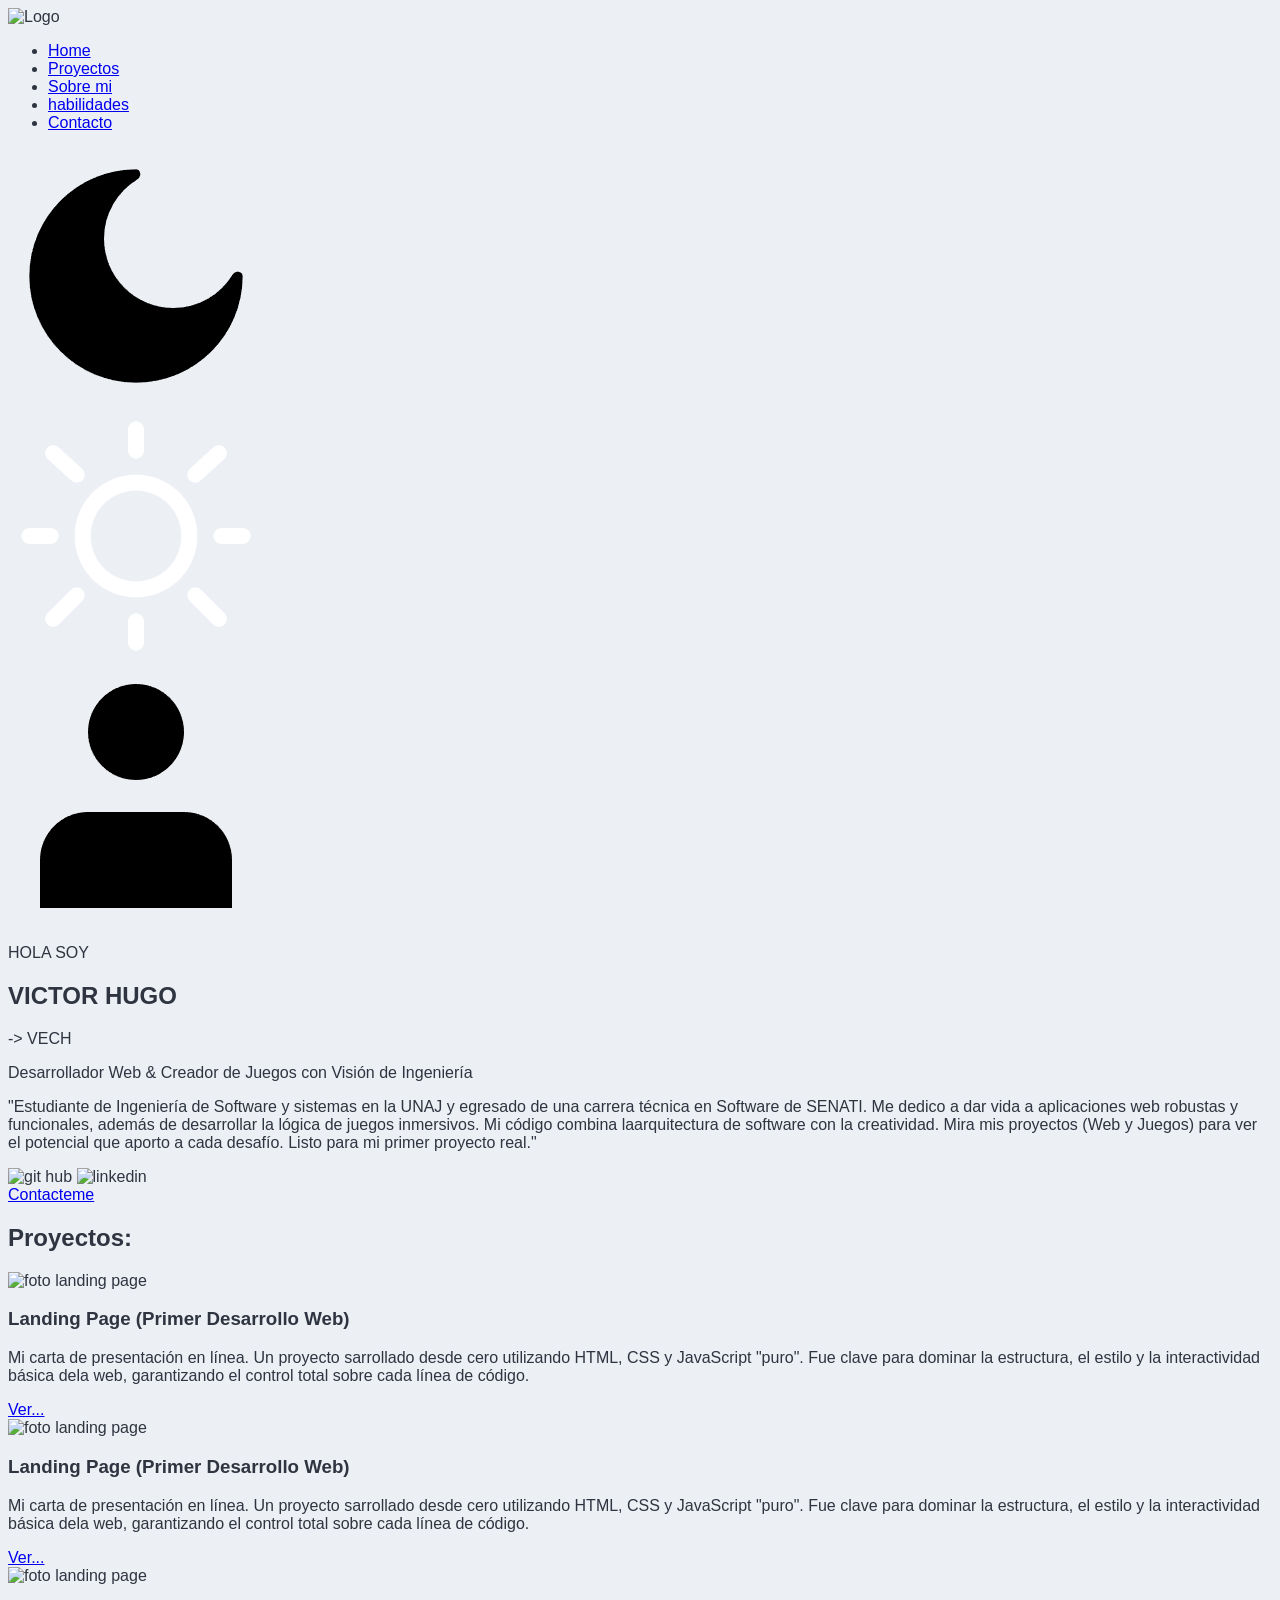
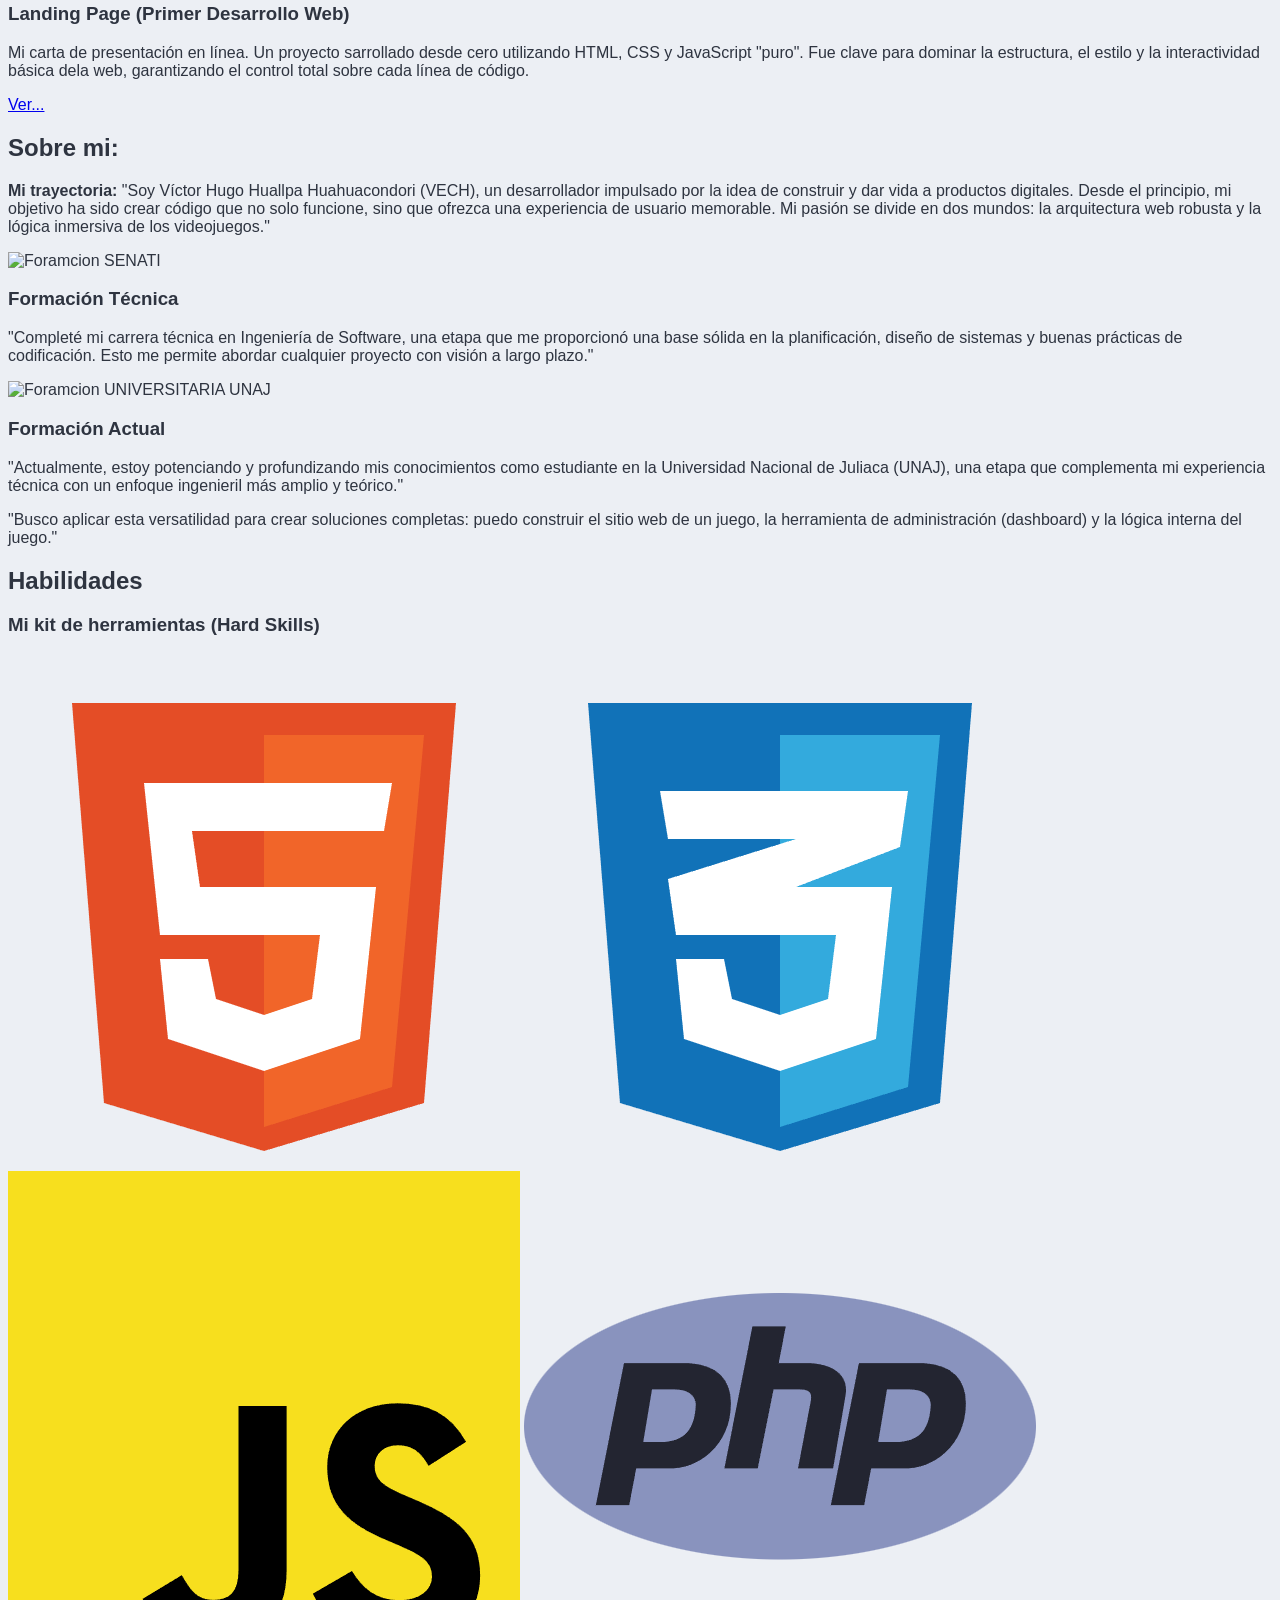
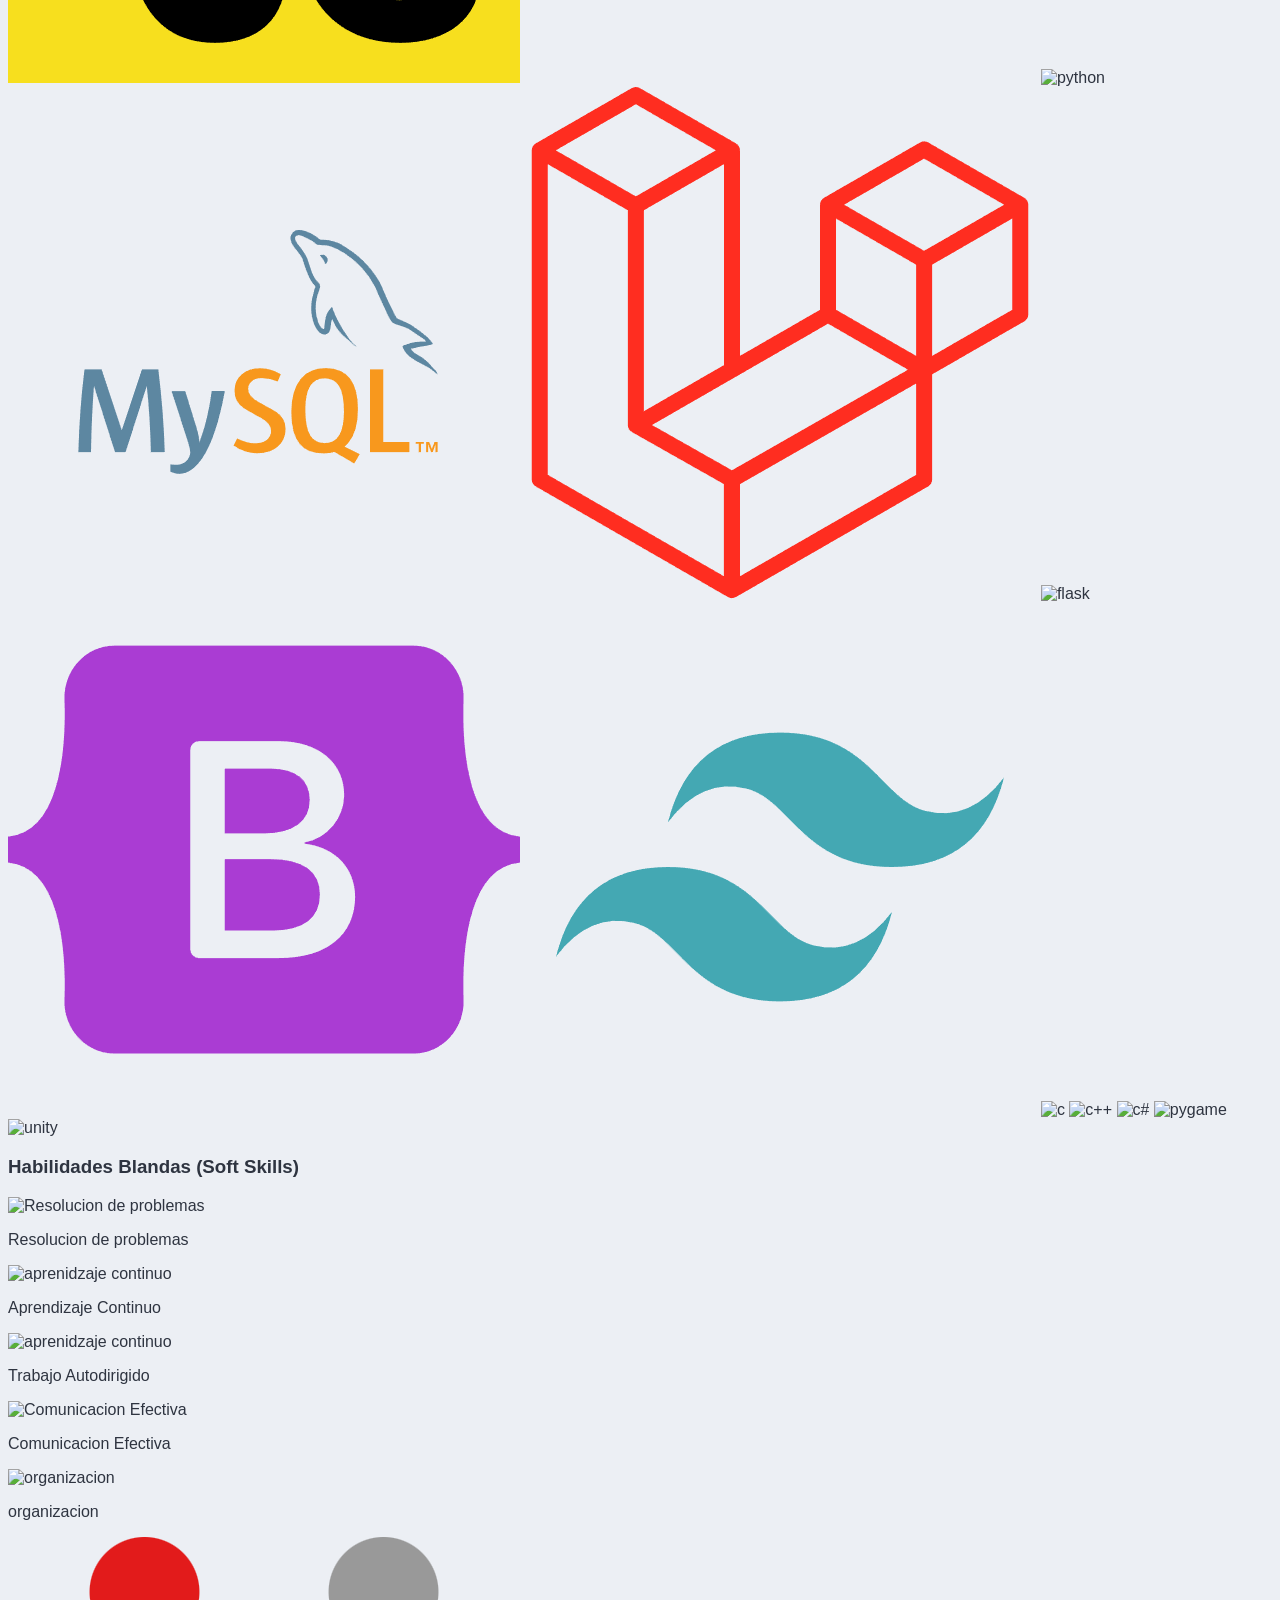
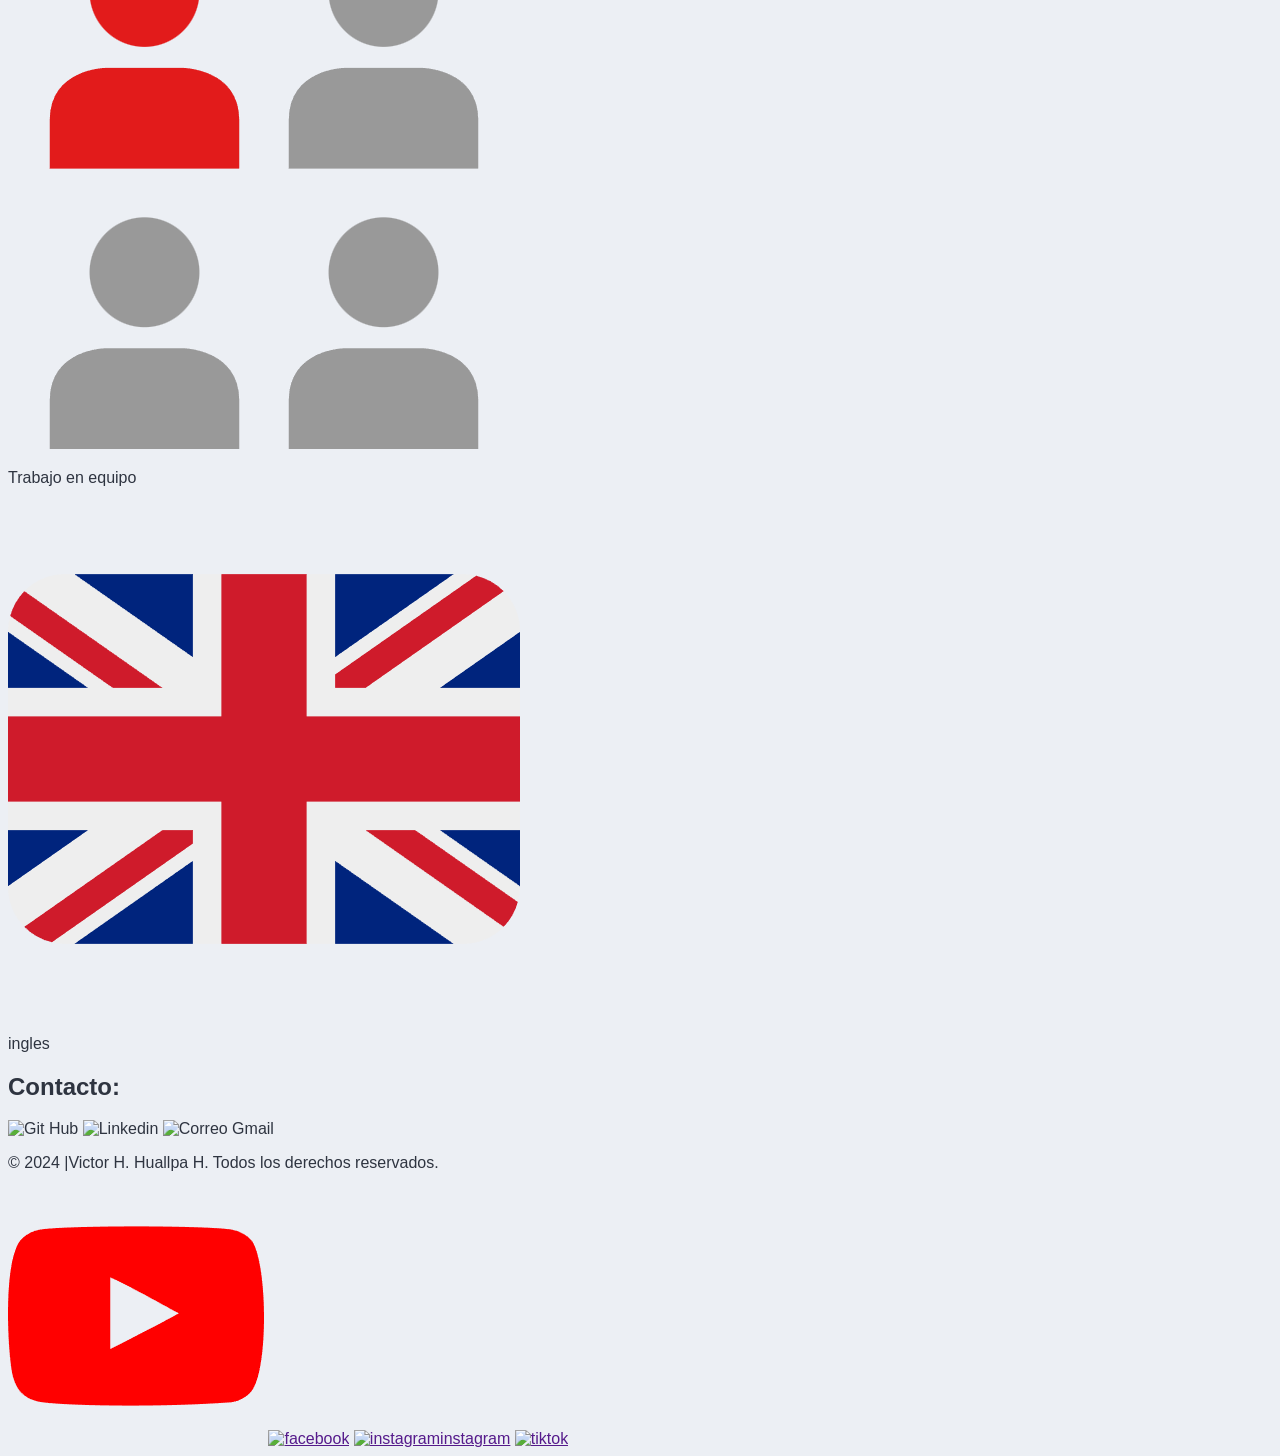
==== index.html @ fc31ac2f "reestructurando html" ====
<!DOCTYPE html>
<html lang="es">
<head>
    <meta charset="UTF-8">
    <meta name="viewport" content="width=device-width, initial-scale=1.0">
    
    <meta name="description" content="Desarrollador Front-end en formación, con enfoque en HTML, CSS y JavaScript. Ver mis proyectos y habilidades en maquetación responsiva.">
    
    <meta name="keywords" content="Desarrollador Web, Front-end, HTML, CSS, JavaScript, Portafolio, Maquetación Responsiva">
    
    <link rel="canonical" href="[TU URL COMPLETA, ej: https://www.victor-dev.com]">
    
    <link rel="icon" type="image/png" href="./public/others/imgs/logo.png">
    
    <title>VICTOR | Desarrollador Front-end | Portafolio Web</title>

    <link rel="stylesheet" href="./public/resources/css/style.css">
    
</head>
<body>
    <header>
        <img src="" alt="Logo">
        <nav class="nav-list">
            <ul class="list-ul">
                <li class="link-li"><a href="#">Home</a></li>
                <li class="link-li"><a href="#">Proyectos</a></li>
                <li class="link-li"><a href="#">Sobre mi</a></li>
                <li class="link-li"><a href="#">habilidades</a></li>
                <!-- <li class="link-li"><a href="./index.html">Blog</a></li> -->
                <li class="link-li"><a href="#">Contacto</a></li>
            </ul>
        </nav>
        <section class="tema">
            <div class="balck">
                <img src="./public/others/imgs/modo/luna-modo-oscuro.png" alt="icono de luna">
            </div>
            <div class="white">
                <img src="./public/others/imgs/modo/sol-modo-claro.png" alt="icono de sol">
            </div>
        </section>
    </header>

    <main>
        <!-- hero -->
        <section class="hero">
            <div class="hero50">
                <img src="./public/others/imgs/user-icon.png" alt="foto perfil de Victor Hugo Huallpa Huahuacondori">
            </div>
            <div class="hero50">
                <div class="text80">
                    <p>HOLA SOY <h1>VICTOR HUGO</h1> ->  VECH</p>
                    <P>Desarrollador Web & Creador de Juegos con Visión de Ingeniería</P>
                    <div class="recta"></div>
                    <p>"Estudiante de Ingeniería de Software y sistemas en la UNAJ y egresado de una carrera técnica en
                        Software de SENATI. Me dedico a dar vida a aplicaciones web robustas y funcionales, además de 
                        desarrollar la lógica de juegos inmersivos. Mi código combina laarquitectura de software con 
                        la creatividad. Mira mis proyectos (Web y Juegos) para ver el potencial que aporto a cada 
                        desafío. Listo para mi primer proyecto real."</p>
                </div>
                <div class="text20">
                    <div class="redes">
                        <img src="" alt="git hub">
                        <img src="" alt="linkedin">
                    </div>
                    <a href="#">Contacteme</a>
                </div>
            </div>
        </section>

        <!-- Proyectos -->
        <section class="proyectos">
            <h2>Proyectos:</h2>
            <div class="carusel proyectos">
                <div class="flecha atras"></div>

                <div class="caja proyecto30">
                    <img src="" alt="foto landing page">
                    <h3>Landing Page (Primer Desarrollo Web)</h3>
                    <p>Mi carta de presentación en línea. Un proyecto sarrollado desde cero utilizando HTML, CSS y JavaScript "puro". Fue clave para dominar la estructura, el estilo y la interactividad básica dela web, garantizando el control total sobre cada línea de código.</p>
                    <a href="#">Ver...</a>
                </div>

                                <div class="caja proyecto30">
                    <img src="" alt="foto landing page">
                    <h3>Landing Page (Primer Desarrollo Web)</h3>
                    <p>Mi carta de presentación en línea. Un proyecto sarrollado desde cero utilizando HTML, CSS y JavaScript "puro". Fue clave para dominar la estructura, el estilo y la interactividad básica dela web, garantizando el control total sobre cada línea de código.</p>
                    <a href="#">Ver...</a>
                </div>

                                <div class="caja proyecto30">
                    <img src="" alt="foto landing page">
                    <h3>Landing Page (Primer Desarrollo Web)</h3>
                    <p>Mi carta de presentación en línea. Un proyecto sarrollado desde cero utilizando HTML, CSS y JavaScript "puro". Fue clave para dominar la estructura, el estilo y la interactividad básica dela web, garantizando el control total sobre cada línea de código.</p>
                    <a href="#">Ver...</a>
                </div>

                <div class="flecha adelante"></div>
            </div>
        </section>

        <!-- SOBRE MI -->
        <section class="sombre-mi">
            <h2>Sobre mi:</h2>
            <p><strong>Mi trayectoria:</strong> "Soy Víctor Hugo Huallpa Huahuacondori (VECH), un desarrollador impulsado por la idea de construir y dar vida a productos digitales. Desde el principio, mi objetivo ha sido crear código que no solo funcione, sino que ofrezca una experiencia de usuario memorable. Mi pasión se divide en dos mundos: la arquitectura web robusta y la lógica inmersiva de los videojuegos."</p>

            <div class="formacion">
                <!-- formacion tecnica -->
                <div class="tecnica">
                    <img src="" alt="Foramcion SENATI">
                    <h3>Formación Técnica</h3>
                    <p>"Completé mi carrera técnica en Ingeniería de Software, una etapa que me proporcionó una base sólida en la planificación, diseño de sistemas y buenas prácticas de codificación. Esto me permite abordar cualquier proyecto con visión a largo plazo."</p>
                </div>
                <!-- foramcion profecional -->
                <div class="universitaria">
                    <img src="" alt="Foramcion UNIVERSITARIA UNAJ">
                    <h3>Formación Actual</h3>
                    <p>"Actualmente, estoy potenciando y profundizando mis conocimientos como estudiante en la Universidad Nacional de Juliaca (UNAJ), una etapa que complementa mi experiencia técnica con un enfoque ingenieril más amplio y teórico."</p>
                </div>
            </div>
            <p>"Busco aplicar esta versatilidad para crear soluciones completas: puedo construir el sitio web de un juego, la herramienta de administración (dashboard) y la lógica interna del juego."</p>
        </section>

        <!-- habilidades -->
        <section class="habilidades">
            <h2>Habilidades</h2>
            <!-- hard skills -->
            <div class="skills hard">
                <h3>Mi kit de herramientas (Hard Skills)</h3>
                <div class="img-hard-skills">
                    <img src="./public/others/imgs/tecnologias/html-5-logo.png" alt="IMAGEN HTML">
                    <img src="./public/others/imgs/tecnologias/css-3-logo.png" alt="IMAGEN CSS">
                    <img src="./public/others/imgs/tecnologias/javascript-logo.png" alt="IMAGEN JAVASCRIPT">
                    <img src="./public/others/imgs/tecnologias/php-logo.png" alt="imagen php">
                    <img src="" alt="python">
                    <img src="./public/others/imgs/tecnologias/mysql-logo.png" alt="IAMGEN MYSQL">
                    <img src="./public/others/imgs/tecnologias/laravel-logo.png" alt="IMAGEN LARAVEL">
                    <img src="" alt="flask">
                    <img src="./public/others/imgs/tecnologias/bootstrap-logo.png" alt="IAMGEN BOOTSTRAP">
                    <img src="./public/others/imgs/tecnologias/tailwind-logo.png" alt="IMAGEN TAILWIN">
                    <img src="" alt="c">
                    <img src="" alt="c++">
                    <img src="" alt="c#">
                    <img src="" alt="pygame">
                    <img src="" alt="unity">
                </div>
            </div>
            <!-- soft skilld -->
            <div class="skills soft">
                <h3>Habilidades Blandas (Soft Skills)</h3>
                <div class="soft-skill">
                    <img src="" alt="Resolucion de problemas">
                    <p>Resolucion de problemas</p>
                </div>
                <div class="soft-skill">
                    <img src="" alt="aprenidzaje continuo">
                    <p>Aprendizaje Continuo</p>
                </div>
                <div class="soft-skill">
                    <img src="" alt="aprenidzaje continuo">
                    <p>Trabajo Autodirigido</p>
                </div>
                <div class="soft-skill">
                    <img src="" alt="Comunicacion Efectiva">
                    <p>Comunicacion Efectiva</p>
                </div>
                <div class="soft-skill">
                    <img src="" alt="organizacion">
                    <p>organizacion</p>
                </div>
                <div class="soft-skill">
                    <img src="./public/others/imgs/habilidades/trabajo-equipo.png" alt="iamgen de un persona ayudando a subir las ecaleras a otra persons">
                    <p>Trabajo en equipo</p>
                </div>
                <div class="soft-skill">
                        <img src="./public/others/imgs/banderas/reino-unido-bandera.png" alt="bandera de Reino Unido">
                        <p>ingles</p>
                </div>
            </div>
        </section>

        <!-- contacto -->
         <section class="contacto">
            <h2>Contacto: </h2>
            <div class="redes-contacto">
                <img src="" alt="Git Hub">
                <img src="" alt="Linkedin">
                <img src="" alt="Correo Gmail">
            </div>
         </section>
    </main>
    <footer>
        <p>© 2024 |Victor H. Huallpa H. Todos los derechos reservados.</p>
        <section>
            <a href=""><img src="./public/others/imgs/redes/youtube-icon.png" alt="youtube"></a>
            <a href=""><img src="" alt="facebook"></a>
            <a href=""><img src="" alt="instagram">instagram</a>
            <a href=""><img src="" alt="tiktok"></a>
        </section>
    </footer>
</body>
</html>
---- public/resources/css/style.css ----
:root {
  /* Fondo */
  --color-bg: #ECEFF4;

  /* Texto */
  --color-text-primary: #2E3440;
  --color-text-secondary: #4C566A;

  /* Acentos */
  --color-primary: #5E81AC;
  --color-primary-hover: #81A1C1;

  /* Extras */
  --color-border: #D8DEE9;
  --color-card-bg: #FFFFFF;
}

body {
  background-color: var(--color-bg);
  color: var(--color-text-primary);
  font-family: 'Roboto', sans-serif;
}
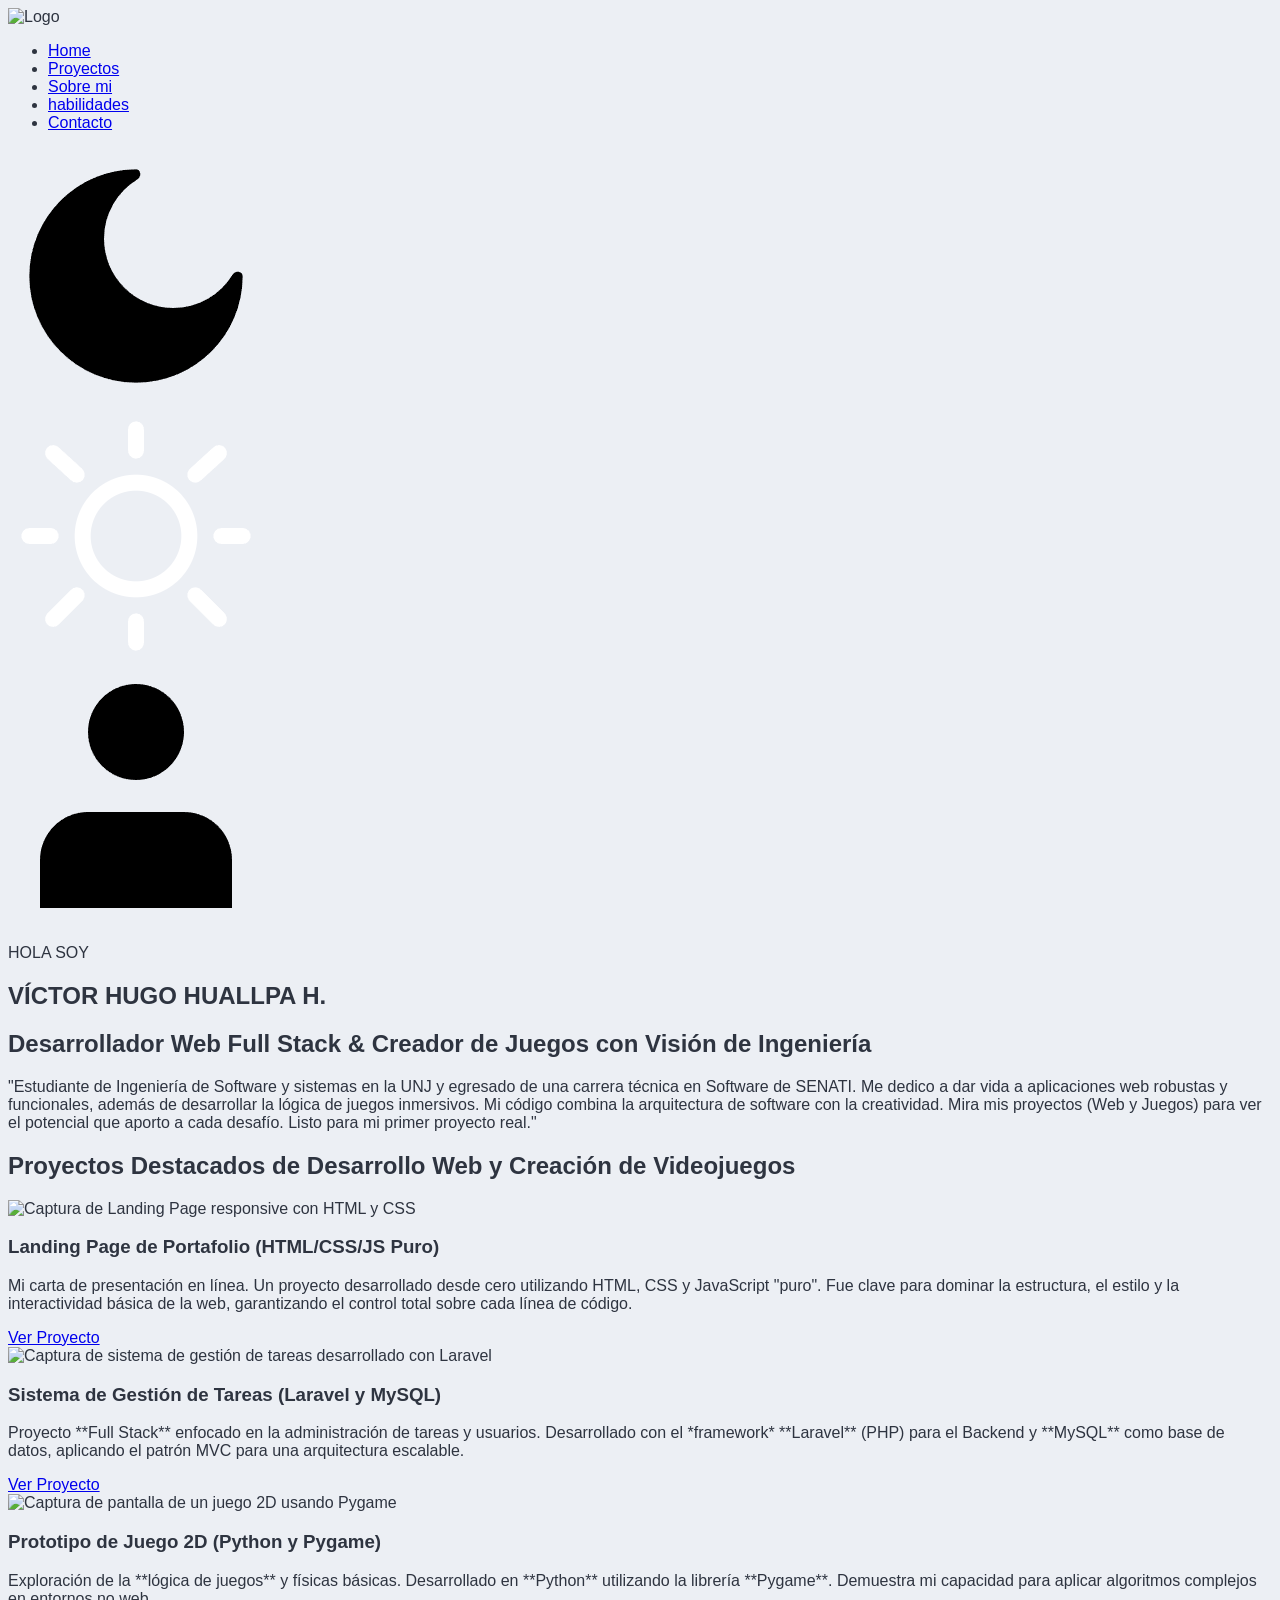
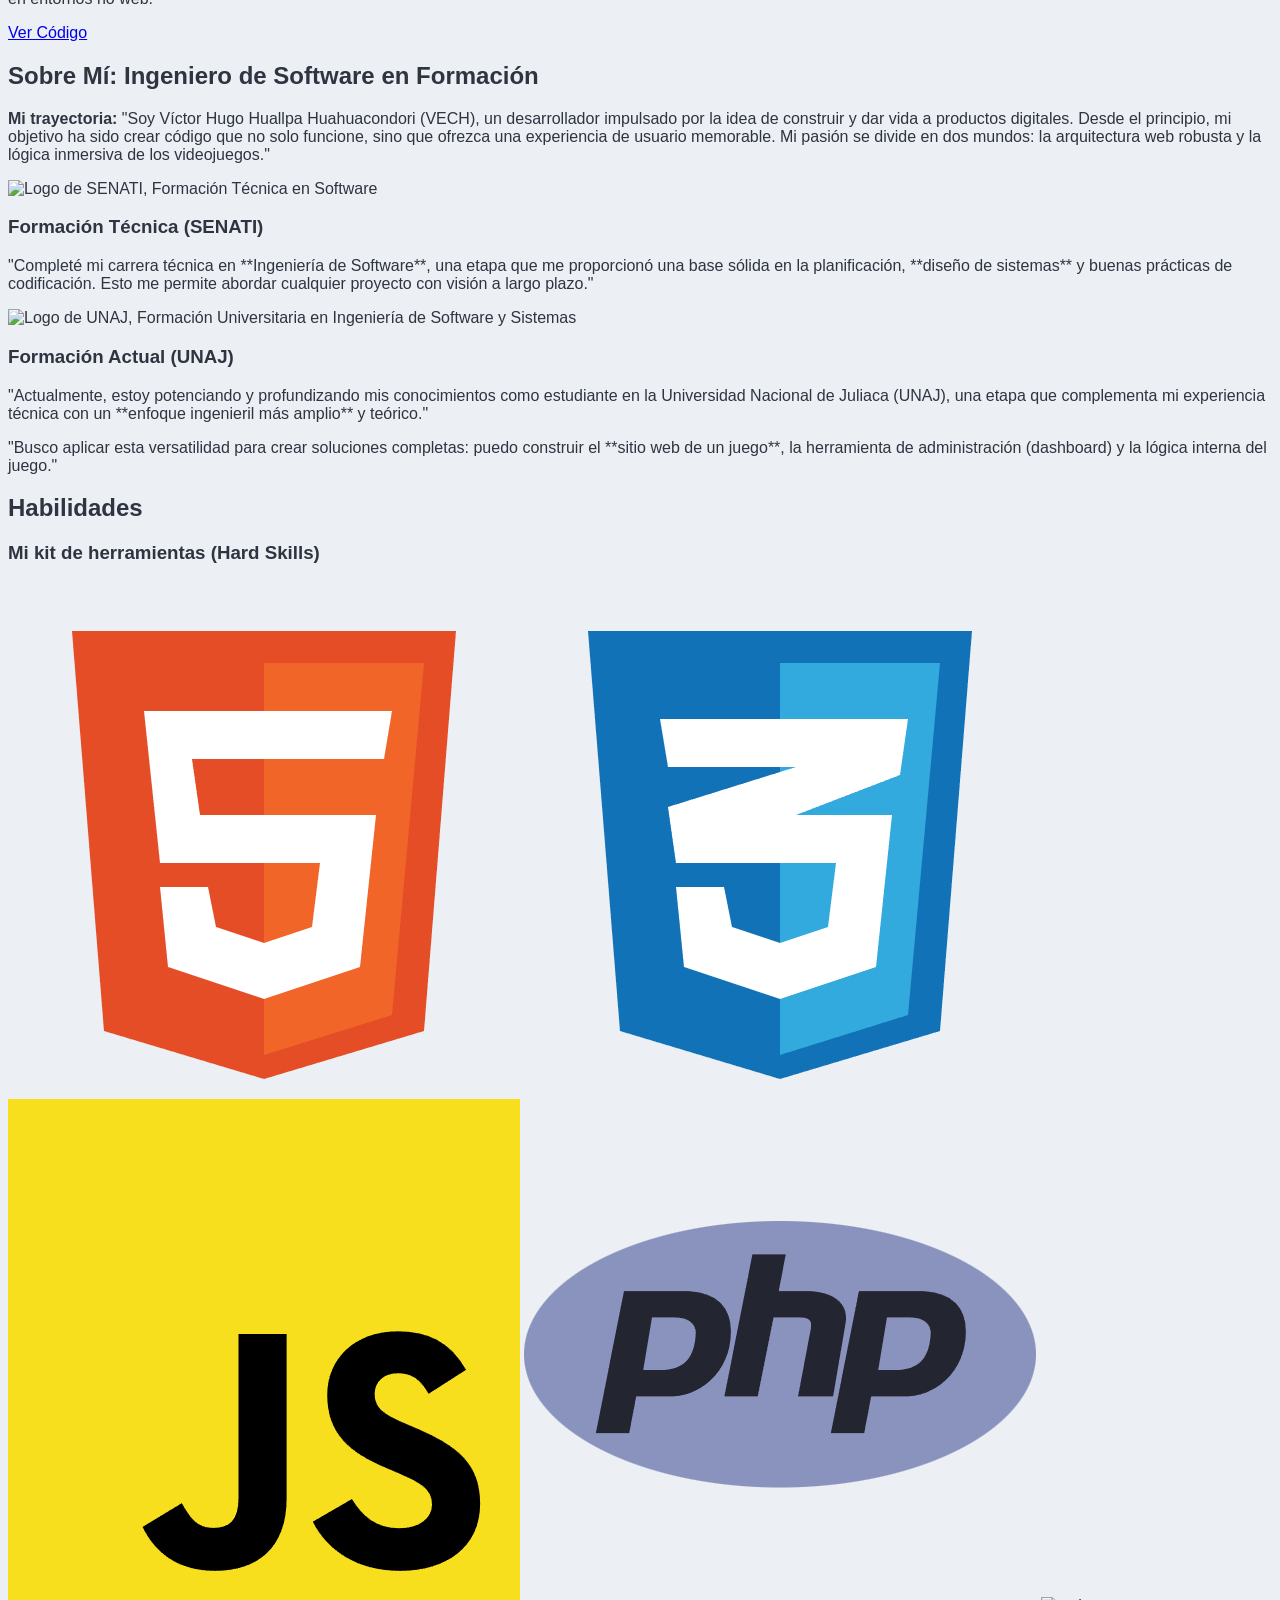
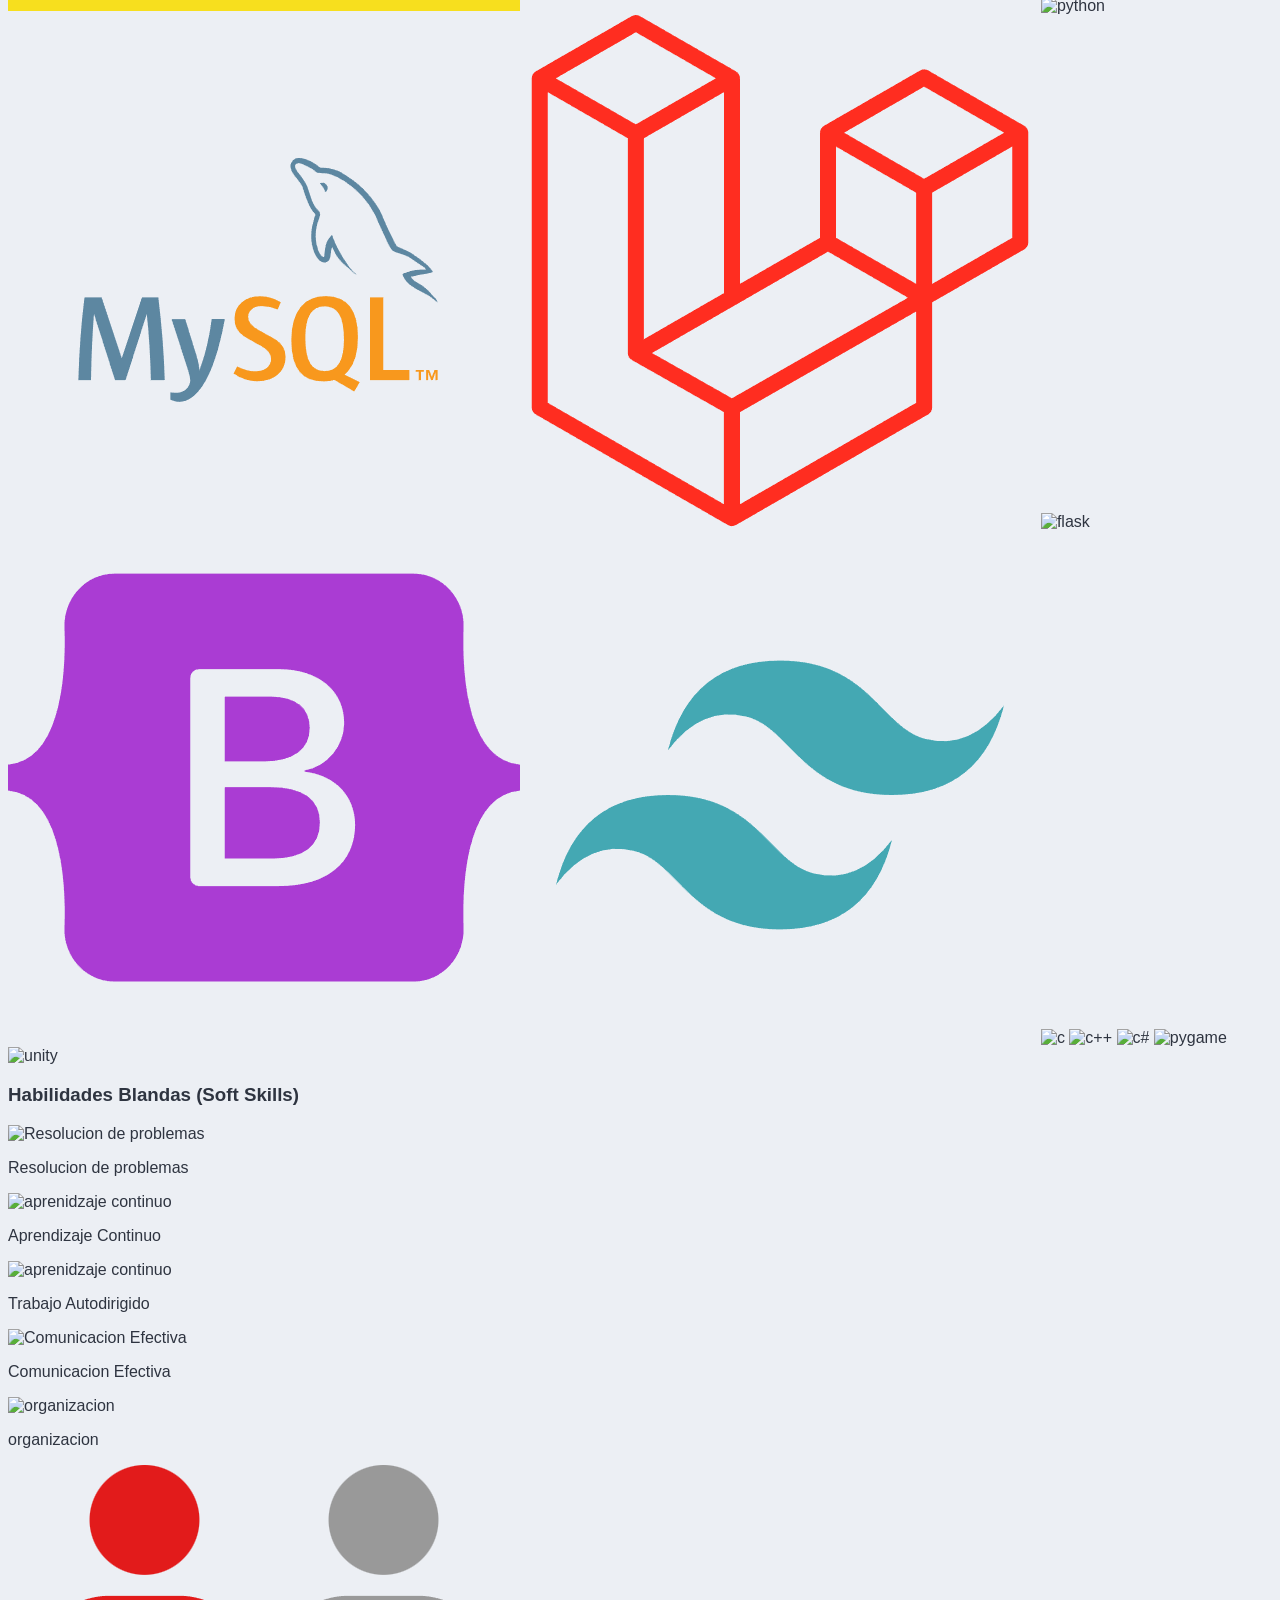
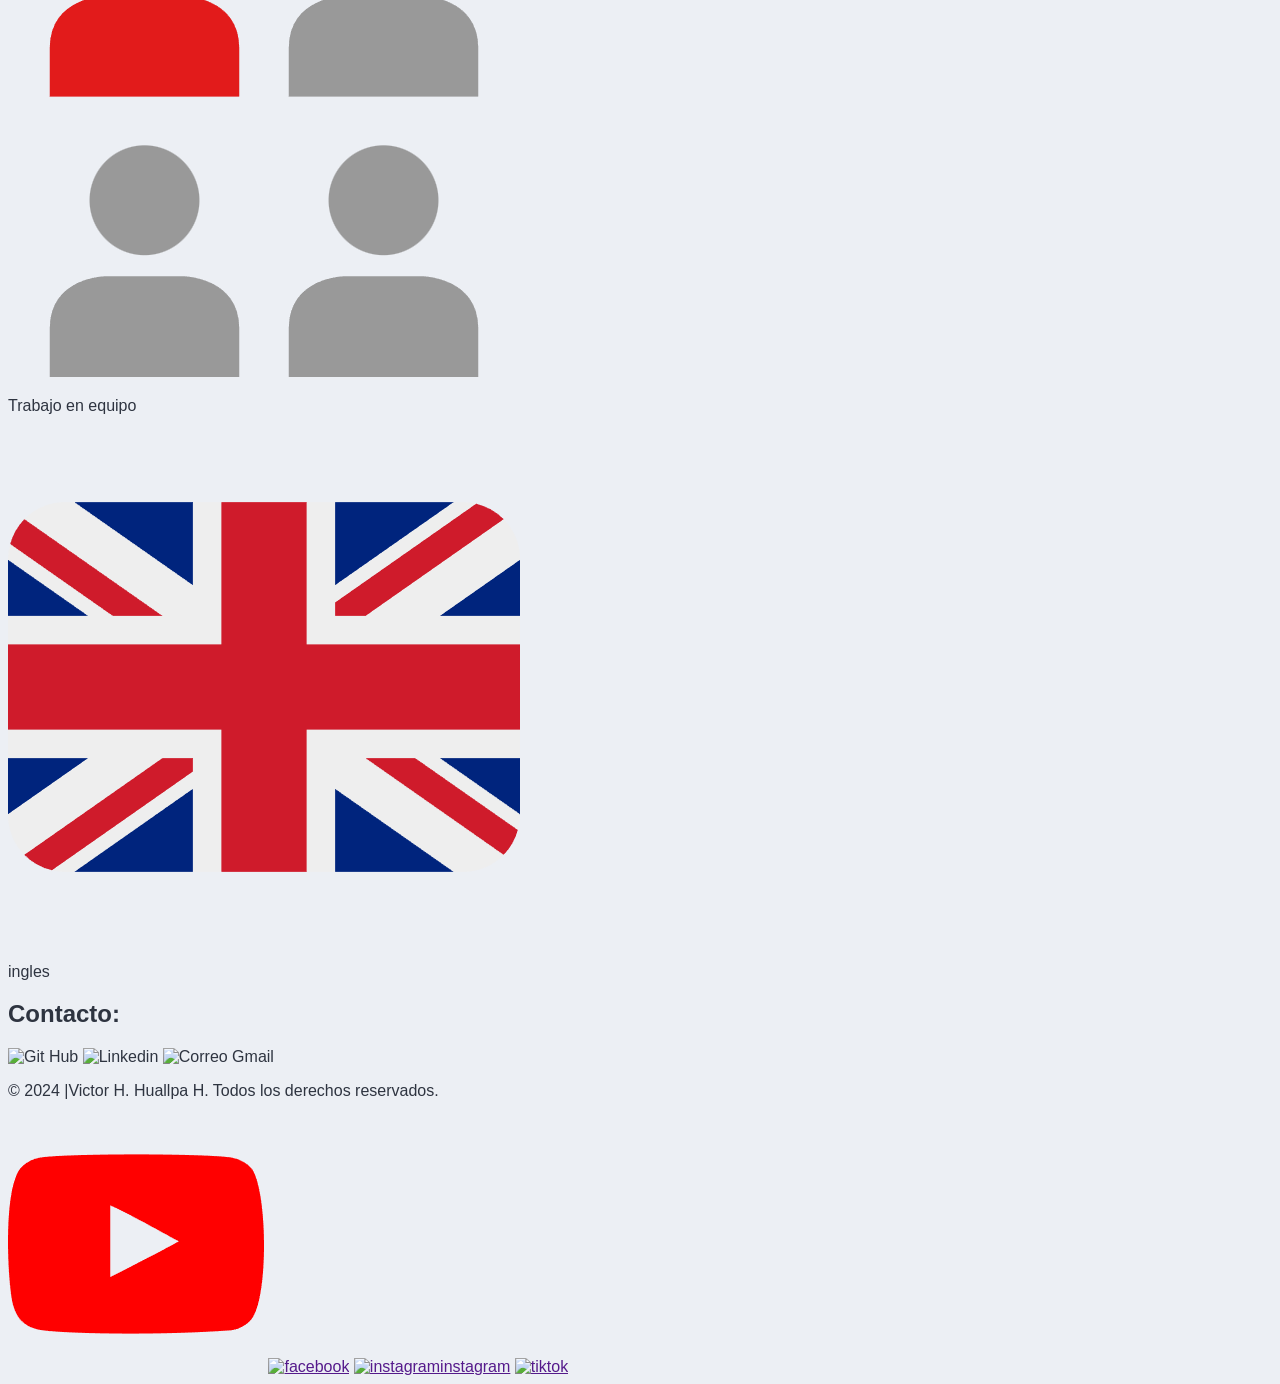
==== commit bb131e8a: "reestructurando html" ====
--- a/index.html
+++ b/index.html
@@ -42,56 +42,46 @@
 
     <main>
         <!-- hero -->
-        <section class="hero">
+        <section class="hero" id="home" itemscope itemtype="http://schema.org/Person">
             <div class="hero50">
-                <img src="./public/others/imgs/user-icon.png" alt="foto perfil de Victor Hugo Huallpa Huahuacondori">
+                <img src="./public/others/imgs/user-icon.png" alt="Foto de perfil de Víctor Hugo Huallpa, Ingeniero de Software">
             </div>
             <div class="hero50">
                 <div class="text80">
-                    <p>HOLA SOY <h1>VICTOR HUGO</h1> ->  VECH</p>
-                    <P>Desarrollador Web & Creador de Juegos con Visión de Ingeniería</P>
+                    <p>HOLA SOY</p>
+                    <h1 itemprop="name">VÍCTOR HUGO HUALLPA H.</h1> 
+                    <h2 itemprop="jobTitle">Desarrollador Web Full Stack & Creador de Juegos con Visión de Ingeniería</h2> 
                     <div class="recta"></div>
-                    <p>"Estudiante de Ingeniería de Software y sistemas en la UNAJ y egresado de una carrera técnica en
-                        Software de SENATI. Me dedico a dar vida a aplicaciones web robustas y funcionales, además de 
-                        desarrollar la lógica de juegos inmersivos. Mi código combina laarquitectura de software con 
-                        la creatividad. Mira mis proyectos (Web y Juegos) para ver el potencial que aporto a cada 
-                        desafío. Listo para mi primer proyecto real."</p>
+                    <p itemprop="description">"Estudiante de Ingeniería de Software y sistemas en la UNJ y egresado de una carrera técnica en Software de SENATI. Me dedico a dar vida a aplicaciones web robustas y funcionales, además de desarrollar la lógica de juegos inmersivos. Mi código combina la arquitectura de software con la creatividad. Mira mis proyectos (Web y Juegos) para ver el potencial que aporto a cada desafío. Listo para mi primer proyecto real."</p>
                 </div>
-                <div class="text20">
-                    <div class="redes">
-                        <img src="" alt="git hub">
-                        <img src="" alt="linkedin">
-                    </div>
-                    <a href="#">Contacteme</a>
                 </div>
-            </div>
         </section>
 
         <!-- Proyectos -->
-        <section class="proyectos">
-            <h2>Proyectos:</h2>
+        <section class="proyectos" id="proyectos">
+            <h2>Proyectos Destacados de Desarrollo Web y Creación de Videojuegos</h2>
             <div class="carusel proyectos">
                 <div class="flecha atras"></div>
 
-                <div class="caja proyecto30">
-                    <img src="" alt="foto landing page">
-                    <h3>Landing Page (Primer Desarrollo Web)</h3>
-                    <p>Mi carta de presentación en línea. Un proyecto sarrollado desde cero utilizando HTML, CSS y JavaScript "puro". Fue clave para dominar la estructura, el estilo y la interactividad básica dela web, garantizando el control total sobre cada línea de código.</p>
-                    <a href="#">Ver...</a>
+                <div class="caja proyecto30" itemscope itemtype="http://schema.org/SoftwareApplication">
+                    <img src="" alt="Captura de Landing Page responsive con HTML y CSS" itemprop="image">
+                    <h3 itemprop="name">Landing Page de Portafolio (HTML/CSS/JS Puro)</h3>
+                    <p itemprop="description">Mi carta de presentación en línea. Un proyecto desarrollado desde cero utilizando HTML, CSS y JavaScript "puro". Fue clave para dominar la estructura, el estilo y la interactividad básica de la web, garantizando el control total sobre cada línea de código.</p>
+                    <a href="#" itemprop="url">Ver Proyecto</a>
                 </div>
 
-                                <div class="caja proyecto30">
-                    <img src="" alt="foto landing page">
-                    <h3>Landing Page (Primer Desarrollo Web)</h3>
-                    <p>Mi carta de presentación en línea. Un proyecto sarrollado desde cero utilizando HTML, CSS y JavaScript "puro". Fue clave para dominar la estructura, el estilo y la interactividad básica dela web, garantizando el control total sobre cada línea de código.</p>
-                    <a href="#">Ver...</a>
+                <div class="caja proyecto30">
+                    <img src="" alt="Captura de sistema de gestión de tareas desarrollado con Laravel">
+                    <h3>Sistema de Gestión de Tareas (Laravel y MySQL)</h3>
+                    <p>Proyecto **Full Stack** enfocado en la administración de tareas y usuarios. Desarrollado con el *framework* **Laravel** (PHP) para el Backend y **MySQL** como base de datos, aplicando el patrón MVC para una arquitectura escalable.</p>
+                    <a href="#">Ver Proyecto</a>
                 </div>
 
-                                <div class="caja proyecto30">
-                    <img src="" alt="foto landing page">
-                    <h3>Landing Page (Primer Desarrollo Web)</h3>
-                    <p>Mi carta de presentación en línea. Un proyecto sarrollado desde cero utilizando HTML, CSS y JavaScript "puro". Fue clave para dominar la estructura, el estilo y la interactividad básica dela web, garantizando el control total sobre cada línea de código.</p>
-                    <a href="#">Ver...</a>
+                <div class="caja proyecto30">
+                    <img src="" alt="Captura de pantalla de un juego 2D usando Pygame">
+                    <h3>Prototipo de Juego 2D (Python y Pygame)</h3>
+                    <p>Exploración de la **lógica de juegos** y físicas básicas. Desarrollado en **Python** utilizando la librería **Pygame**. Demuestra mi capacidad para aplicar algoritmos complejos en entornos no web.</p>
+                    <a href="#">Ver Código</a>
                 </div>
 
                 <div class="flecha adelante"></div>
@@ -99,25 +89,23 @@
         </section>
 
         <!-- SOBRE MI -->
-        <section class="sombre-mi">
-            <h2>Sobre mi:</h2>
+        <section class="sobre-mi" id="sobre-mi">
+            <h2>Sobre Mí: Ingeniero de Software en Formación</h2>
             <p><strong>Mi trayectoria:</strong> "Soy Víctor Hugo Huallpa Huahuacondori (VECH), un desarrollador impulsado por la idea de construir y dar vida a productos digitales. Desde el principio, mi objetivo ha sido crear código que no solo funcione, sino que ofrezca una experiencia de usuario memorable. Mi pasión se divide en dos mundos: la arquitectura web robusta y la lógica inmersiva de los videojuegos."</p>
 
             <div class="formacion">
-                <!-- formacion tecnica -->
                 <div class="tecnica">
-                    <img src="" alt="Foramcion SENATI">
-                    <h3>Formación Técnica</h3>
-                    <p>"Completé mi carrera técnica en Ingeniería de Software, una etapa que me proporcionó una base sólida en la planificación, diseño de sistemas y buenas prácticas de codificación. Esto me permite abordar cualquier proyecto con visión a largo plazo."</p>
+                    <img src="" alt="Logo de SENATI, Formación Técnica en Software">
+                    <h3>Formación Técnica (SENATI)</h3>
+                    <p>"Completé mi carrera técnica en **Ingeniería de Software**, una etapa que me proporcionó una base sólida en la planificación, **diseño de sistemas** y buenas prácticas de codificación. Esto me permite abordar cualquier proyecto con visión a largo plazo."</p>
                 </div>
-                <!-- foramcion profecional -->
                 <div class="universitaria">
-                    <img src="" alt="Foramcion UNIVERSITARIA UNAJ">
-                    <h3>Formación Actual</h3>
-                    <p>"Actualmente, estoy potenciando y profundizando mis conocimientos como estudiante en la Universidad Nacional de Juliaca (UNAJ), una etapa que complementa mi experiencia técnica con un enfoque ingenieril más amplio y teórico."</p>
+                    <img src="" alt="Logo de UNAJ, Formación Universitaria en Ingeniería de Software y Sistemas">
+                    <h3>Formación Actual (UNAJ)</h3>
+                    <p>"Actualmente, estoy potenciando y profundizando mis conocimientos como estudiante en la Universidad Nacional de Juliaca (UNAJ), una etapa que complementa mi experiencia técnica con un **enfoque ingenieril más amplio** y teórico."</p>
                 </div>
             </div>
-            <p>"Busco aplicar esta versatilidad para crear soluciones completas: puedo construir el sitio web de un juego, la herramienta de administración (dashboard) y la lógica interna del juego."</p>
+            <p>"Busco aplicar esta versatilidad para crear soluciones completas: puedo construir el **sitio web de un juego**, la herramienta de administración (dashboard) y la lógica interna del juego."</p>
         </section>
 
         <!-- habilidades -->
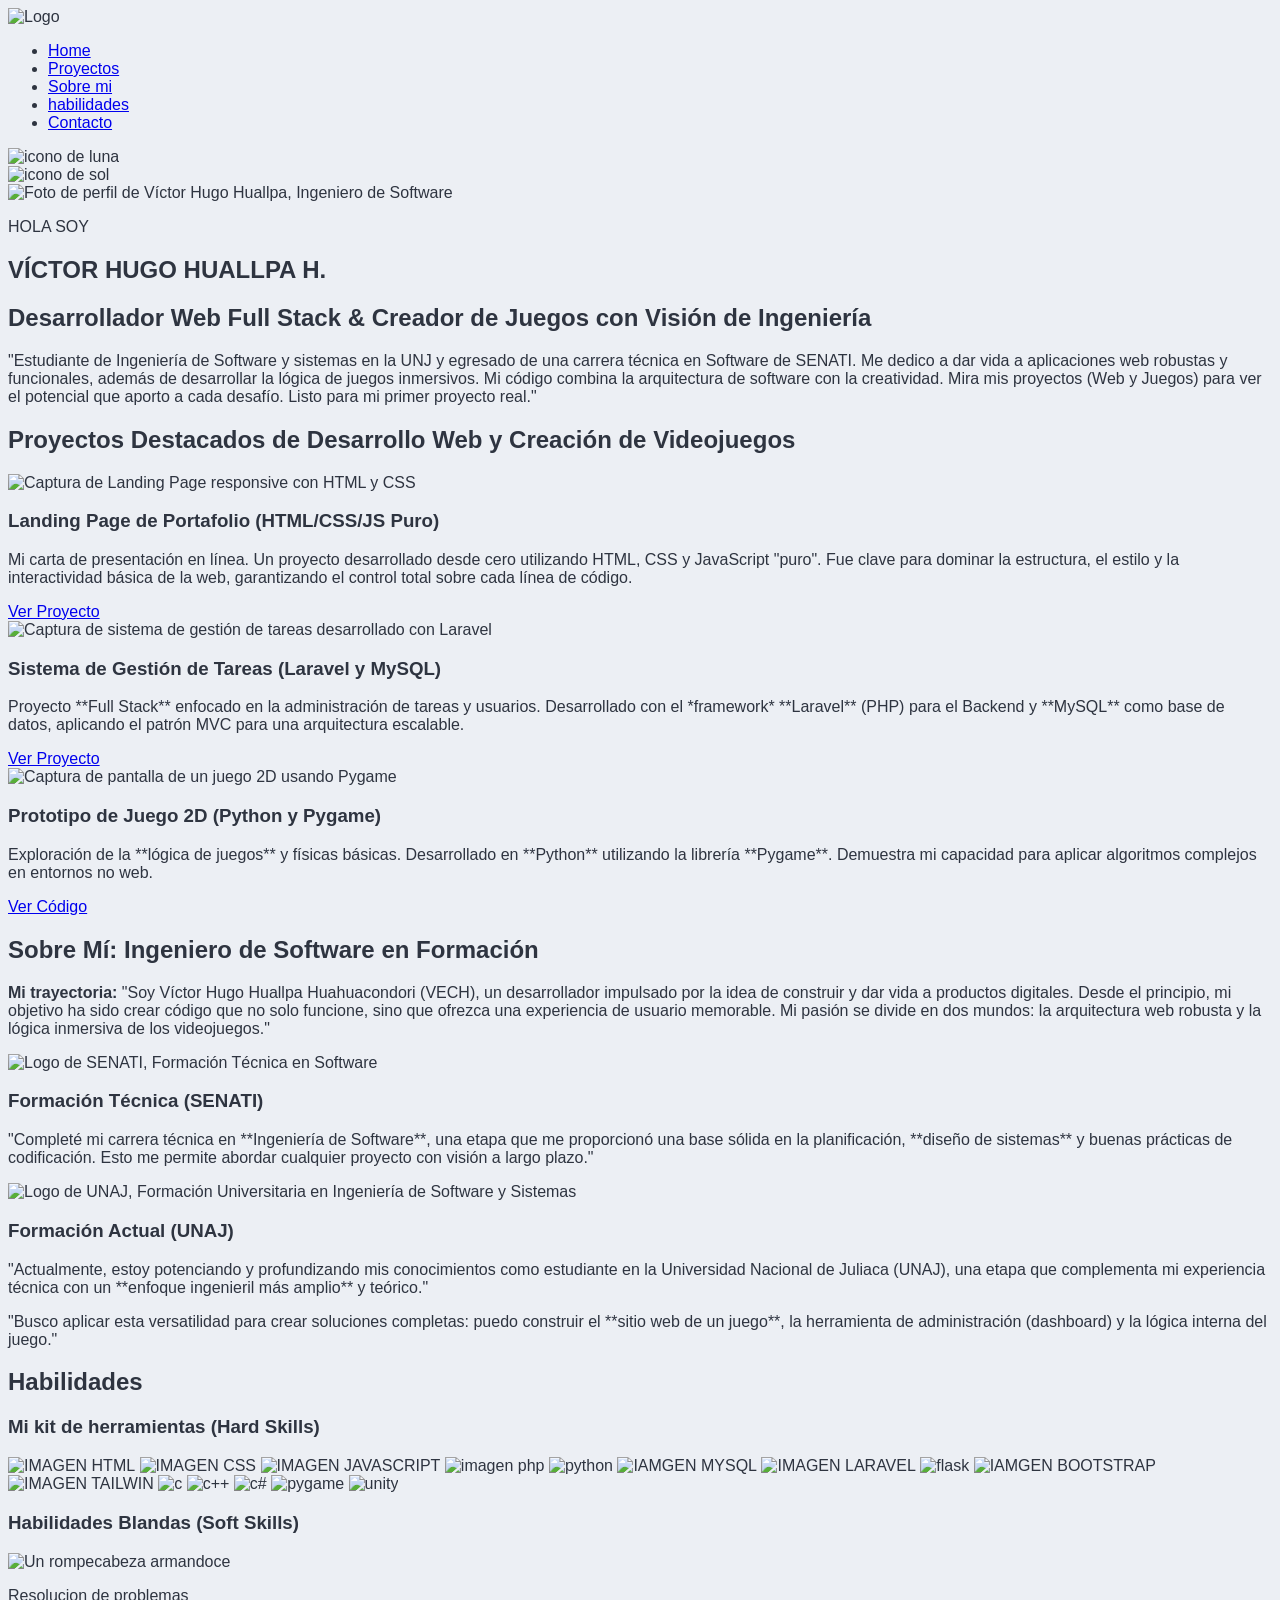
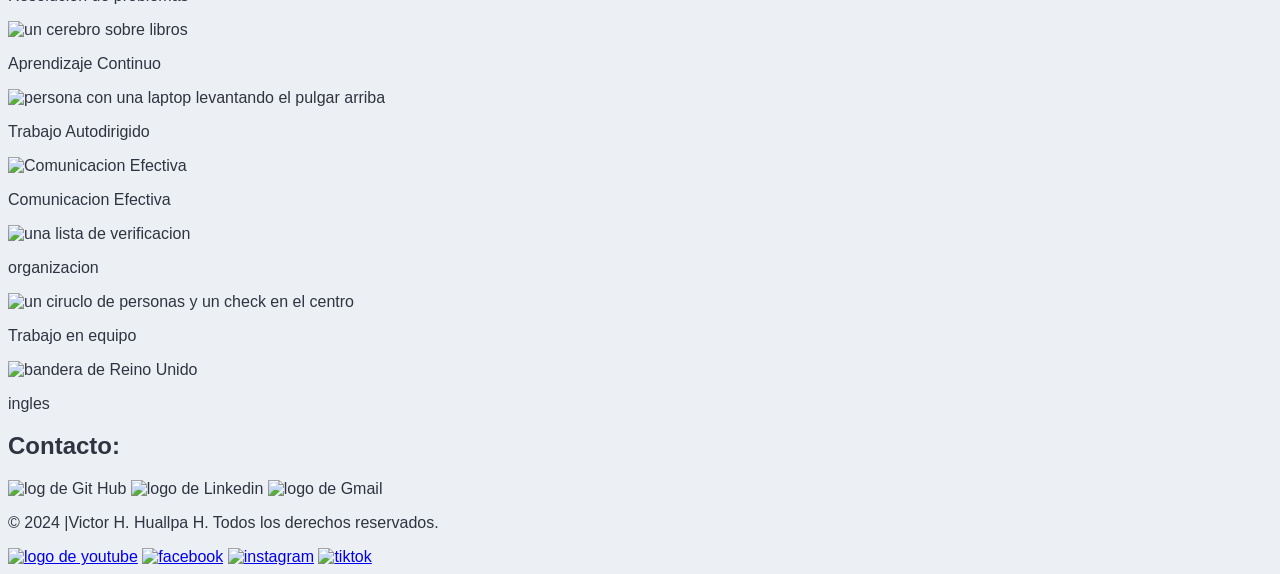
==== commit c4f18501: "agregando imagenes eh iconos" ====
--- a/index.html
+++ b/index.html
@@ -10,7 +10,7 @@
     
     <link rel="canonical" href="[TU URL COMPLETA, ej: https://www.victor-dev.com]">
     
-    <link rel="icon" type="image/png" href="./public/others/imgs/logo.png">
+    <link rel="icon" type="image/png" href="./public/resources/imgs/logo.png">
     
     <title>VICTOR | Desarrollador Front-end | Portafolio Web</title>
 
@@ -19,7 +19,7 @@
 </head>
 <body>
     <header>
-        <img src="" alt="Logo">
+        <img src="./public/resources/imgs/logo.png" alt="Logo">
         <nav class="nav-list">
             <ul class="list-ul">
                 <li class="link-li"><a href="#">Home</a></li>
@@ -32,10 +32,10 @@
         </nav>
         <section class="tema">
             <div class="balck">
-                <img src="./public/others/imgs/modo/luna-modo-oscuro.png" alt="icono de luna">
+                <img src="./public/resources/imgs/modo/luna-modo-oscuro.png" alt="icono de luna">
             </div>
             <div class="white">
-                <img src="./public/others/imgs/modo/sol-modo-claro.png" alt="icono de sol">
+                <img src="./public/resources/imgs/modo/sol-modo-claro.png" alt="icono de sol">
             </div>
         </section>
     </header>
@@ -44,7 +44,7 @@
         <!-- hero -->
         <section class="hero" id="home" itemscope itemtype="http://schema.org/Person">
             <div class="hero50">
-                <img src="./public/others/imgs/user-icon.png" alt="Foto de perfil de Víctor Hugo Huallpa, Ingeniero de Software">
+                <img src="./public/resources/photos/perfil.png" alt="Foto de perfil de Víctor Hugo Huallpa, Ingeniero de Software">
             </div>
             <div class="hero50">
                 <div class="text80">
@@ -64,21 +64,21 @@
                 <div class="flecha atras"></div>
 
                 <div class="caja proyecto30" itemscope itemtype="http://schema.org/SoftwareApplication">
-                    <img src="" alt="Captura de Landing Page responsive con HTML y CSS" itemprop="image">
+                    <img src="./public/resources/photos/landing.webp" alt="Captura de Landing Page responsive con HTML y CSS" itemprop="image">
                     <h3 itemprop="name">Landing Page de Portafolio (HTML/CSS/JS Puro)</h3>
                     <p itemprop="description">Mi carta de presentación en línea. Un proyecto desarrollado desde cero utilizando HTML, CSS y JavaScript "puro". Fue clave para dominar la estructura, el estilo y la interactividad básica de la web, garantizando el control total sobre cada línea de código.</p>
                     <a href="#" itemprop="url">Ver Proyecto</a>
                 </div>
 
                 <div class="caja proyecto30">
-                    <img src="" alt="Captura de sistema de gestión de tareas desarrollado con Laravel">
+                    <img src="./public/resources/photos/juegos2.jpg" alt="Captura de sistema de gestión de tareas desarrollado con Laravel">
                     <h3>Sistema de Gestión de Tareas (Laravel y MySQL)</h3>
                     <p>Proyecto **Full Stack** enfocado en la administración de tareas y usuarios. Desarrollado con el *framework* **Laravel** (PHP) para el Backend y **MySQL** como base de datos, aplicando el patrón MVC para una arquitectura escalable.</p>
                     <a href="#">Ver Proyecto</a>
                 </div>
 
                 <div class="caja proyecto30">
-                    <img src="" alt="Captura de pantalla de un juego 2D usando Pygame">
+                    <img src="./public/resources/photos/juegos.jpg" alt="Captura de pantalla de un juego 2D usando Pygame">
                     <h3>Prototipo de Juego 2D (Python y Pygame)</h3>
                     <p>Exploración de la **lógica de juegos** y físicas básicas. Desarrollado en **Python** utilizando la librería **Pygame**. Demuestra mi capacidad para aplicar algoritmos complejos en entornos no web.</p>
                     <a href="#">Ver Código</a>
@@ -95,12 +95,12 @@
 
             <div class="formacion">
                 <div class="tecnica">
-                    <img src="" alt="Logo de SENATI, Formación Técnica en Software">
+                    <img src="./public/resources/photos/senati.jpg" alt="Logo de SENATI, Formación Técnica en Software">
                     <h3>Formación Técnica (SENATI)</h3>
                     <p>"Completé mi carrera técnica en **Ingeniería de Software**, una etapa que me proporcionó una base sólida en la planificación, **diseño de sistemas** y buenas prácticas de codificación. Esto me permite abordar cualquier proyecto con visión a largo plazo."</p>
                 </div>
                 <div class="universitaria">
-                    <img src="" alt="Logo de UNAJ, Formación Universitaria en Ingeniería de Software y Sistemas">
+                    <img src="./public/resources/photos/unaj.jpeg" alt="Logo de UNAJ, Formación Universitaria en Ingeniería de Software y Sistemas">
                     <h3>Formación Actual (UNAJ)</h3>
                     <p>"Actualmente, estoy potenciando y profundizando mis conocimientos como estudiante en la Universidad Nacional de Juliaca (UNAJ), una etapa que complementa mi experiencia técnica con un **enfoque ingenieril más amplio** y teórico."</p>
                 </div>
@@ -115,52 +115,52 @@
             <div class="skills hard">
                 <h3>Mi kit de herramientas (Hard Skills)</h3>
                 <div class="img-hard-skills">
-                    <img src="./public/others/imgs/tecnologias/html-5-logo.png" alt="IMAGEN HTML">
-                    <img src="./public/others/imgs/tecnologias/css-3-logo.png" alt="IMAGEN CSS">
-                    <img src="./public/others/imgs/tecnologias/javascript-logo.png" alt="IMAGEN JAVASCRIPT">
-                    <img src="./public/others/imgs/tecnologias/php-logo.png" alt="imagen php">
-                    <img src="" alt="python">
-                    <img src="./public/others/imgs/tecnologias/mysql-logo.png" alt="IAMGEN MYSQL">
-                    <img src="./public/others/imgs/tecnologias/laravel-logo.png" alt="IMAGEN LARAVEL">
-                    <img src="" alt="flask">
-                    <img src="./public/others/imgs/tecnologias/bootstrap-logo.png" alt="IAMGEN BOOTSTRAP">
-                    <img src="./public/others/imgs/tecnologias/tailwind-logo.png" alt="IMAGEN TAILWIN">
-                    <img src="" alt="c">
-                    <img src="" alt="c++">
-                    <img src="" alt="c#">
-                    <img src="" alt="pygame">
-                    <img src="" alt="unity">
+                    <img src="./public/resources/imgs/tecnologias/html-5-logo.png" alt="IMAGEN HTML">
+                    <img src="./public/resources/imgs/tecnologias/css-3-logo.png" alt="IMAGEN CSS">
+                    <img src="./public/resources/imgs/tecnologias/javascript-logo.png" alt="IMAGEN JAVASCRIPT">
+                    <img src="./public/resources/imgs/tecnologias/php-logo.png" alt="imagen php">
+                    <img src="./public/resources/imgs/tecnologias/python.png" alt="python">
+                    <img src="./public/resources/imgs/tecnologias/mysql-logo.png" alt="IAMGEN MYSQL">
+                    <img src="./public/resources/imgs/tecnologias/laravel-logo.png" alt="IMAGEN LARAVEL">
+                    <img src="./public/resources/imgs/tecnologias/flask.png" alt="flask">
+                    <img src="./public/resources/imgs/tecnologias/bootstrap-logo.png" alt="IAMGEN BOOTSTRAP">
+                    <img src="./public/resources/imgs/tecnologias/tailwind-logo.png" alt="IMAGEN TAILWIN">
+                    <img src="./public/resources/imgs/tecnologias/c.png" alt="c">
+                    <img src="./public/resources/imgs/tecnologias/cpp.png" alt="c++">
+                    <img src="./public/resources/imgs/tecnologias/Csharp.png" alt="c#">
+                    <img src="./public/resources/imgs/tecnologias/pygame.png" alt="pygame">
+                    <img src="./public/resources/imgs/tecnologias/unity.png" alt="unity">
                 </div>
             </div>
             <!-- soft skilld -->
             <div class="skills soft">
                 <h3>Habilidades Blandas (Soft Skills)</h3>
                 <div class="soft-skill">
-                    <img src="" alt="Resolucion de problemas">
+                    <img src="./public/resources/imgs/habilidades/rompezabeza.png" alt="Un rompecabeza armandoce">
                     <p>Resolucion de problemas</p>
                 </div>
                 <div class="soft-skill">
-                    <img src="" alt="aprenidzaje continuo">
+                    <img src="./public/resources/imgs/habilidades/conocimiento.png" alt="un cerebro sobre libros">
                     <p>Aprendizaje Continuo</p>
                 </div>
                 <div class="soft-skill">
-                    <img src="" alt="aprenidzaje continuo">
+                    <img src="./public/resources/imgs/habilidades/servicio-al-cliente.png" alt="persona con una laptop levantando el pulgar arriba">
                     <p>Trabajo Autodirigido</p>
                 </div>
                 <div class="soft-skill">
-                    <img src="" alt="Comunicacion Efectiva">
+                    <img src="./public/resources/imgs/habilidades/megafono.png" alt="Comunicacion Efectiva">
                     <p>Comunicacion Efectiva</p>
                 </div>
                 <div class="soft-skill">
-                    <img src="" alt="organizacion">
+                    <img src="./public/resources/imgs/habilidades/lista-de-verificacion.png" alt="una lista de verificacion">
                     <p>organizacion</p>
                 </div>
                 <div class="soft-skill">
-                    <img src="./public/others/imgs/habilidades/trabajo-equipo.png" alt="iamgen de un persona ayudando a subir las ecaleras a otra persons">
+                    <img src="./public/resources/imgs/habilidades/grupo.png" alt="un ciruclo de personas y un check en el centro">
                     <p>Trabajo en equipo</p>
                 </div>
                 <div class="soft-skill">
-                        <img src="./public/others/imgs/banderas/reino-unido-bandera.png" alt="bandera de Reino Unido">
+                        <img src="./public/resources/imgs/banderas/reino-unido-bandera.png" alt="bandera de Reino Unido">
                         <p>ingles</p>
                 </div>
             </div>
@@ -170,19 +170,19 @@
          <section class="contacto">
             <h2>Contacto: </h2>
             <div class="redes-contacto">
-                <img src="" alt="Git Hub">
-                <img src="" alt="Linkedin">
-                <img src="" alt="Correo Gmail">
+                <img src="./public/resources/imgs/redes/github-icon.png" alt="log de Git Hub">
+                <img src="./public/resources/imgs/redes/linkedin-icon.png" alt="logo de Linkedin">
+                <img src="./public/resources/imgs/redes/gmail-icon.png" alt="logo de Gmail">
             </div>
          </section>
     </main>
     <footer>
         <p>© 2024 |Victor H. Huallpa H. Todos los derechos reservados.</p>
         <section>
-            <a href=""><img src="./public/others/imgs/redes/youtube-icon.png" alt="youtube"></a>
-            <a href=""><img src="" alt="facebook"></a>
-            <a href=""><img src="" alt="instagram">instagram</a>
-            <a href=""><img src="" alt="tiktok"></a>
+            <a href="#"><img src="./public/resources/imgs/redes/youtube-icon.png" alt="logo de youtube"></a>
+            <a href="#"><img src="./public/resources/imgs/redes/facebook.png" alt="facebook"></a>
+            <a href="#"><img src="./public/resources/imgs/redes/instagram.png" alt="instagram"></a>
+            <a href="#"><img src="./public/resources/imgs/redes/tiktok.png" alt="tiktok"></a>
         </section>
     </footer>
 </body>
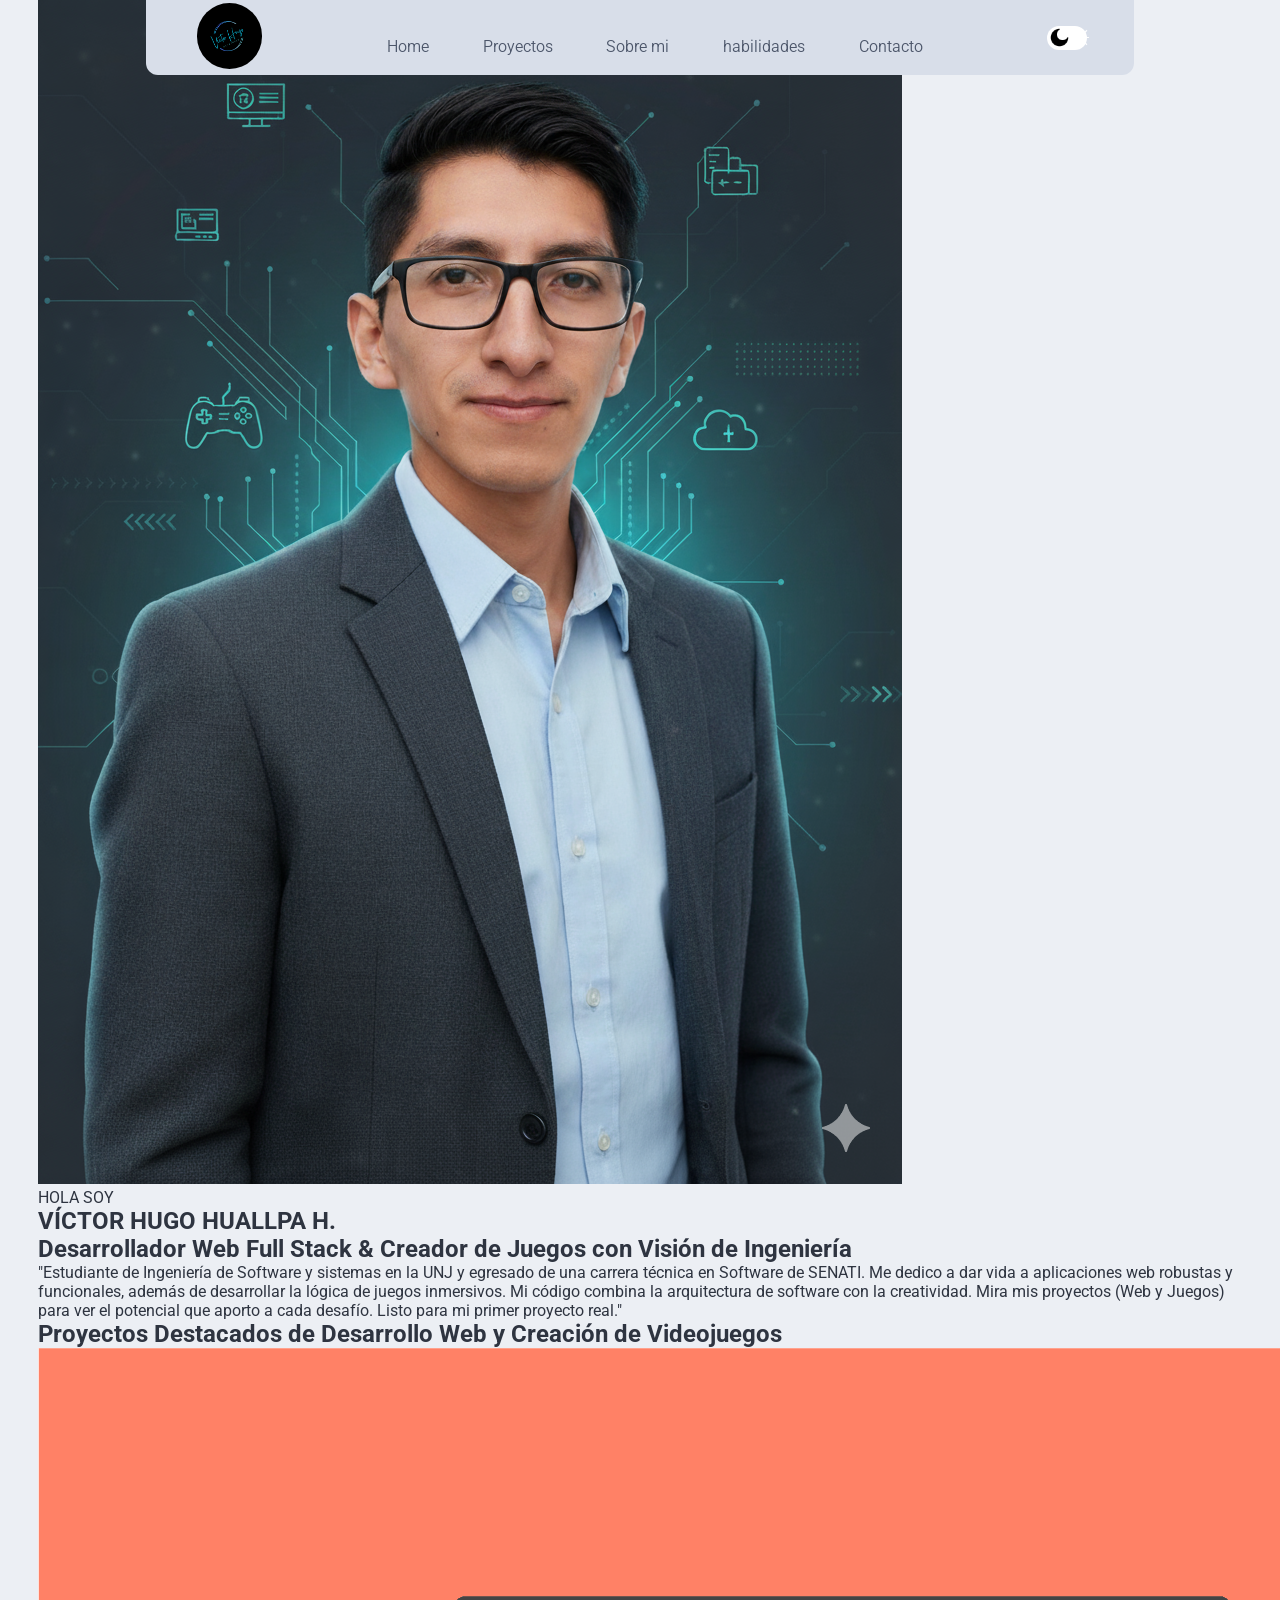
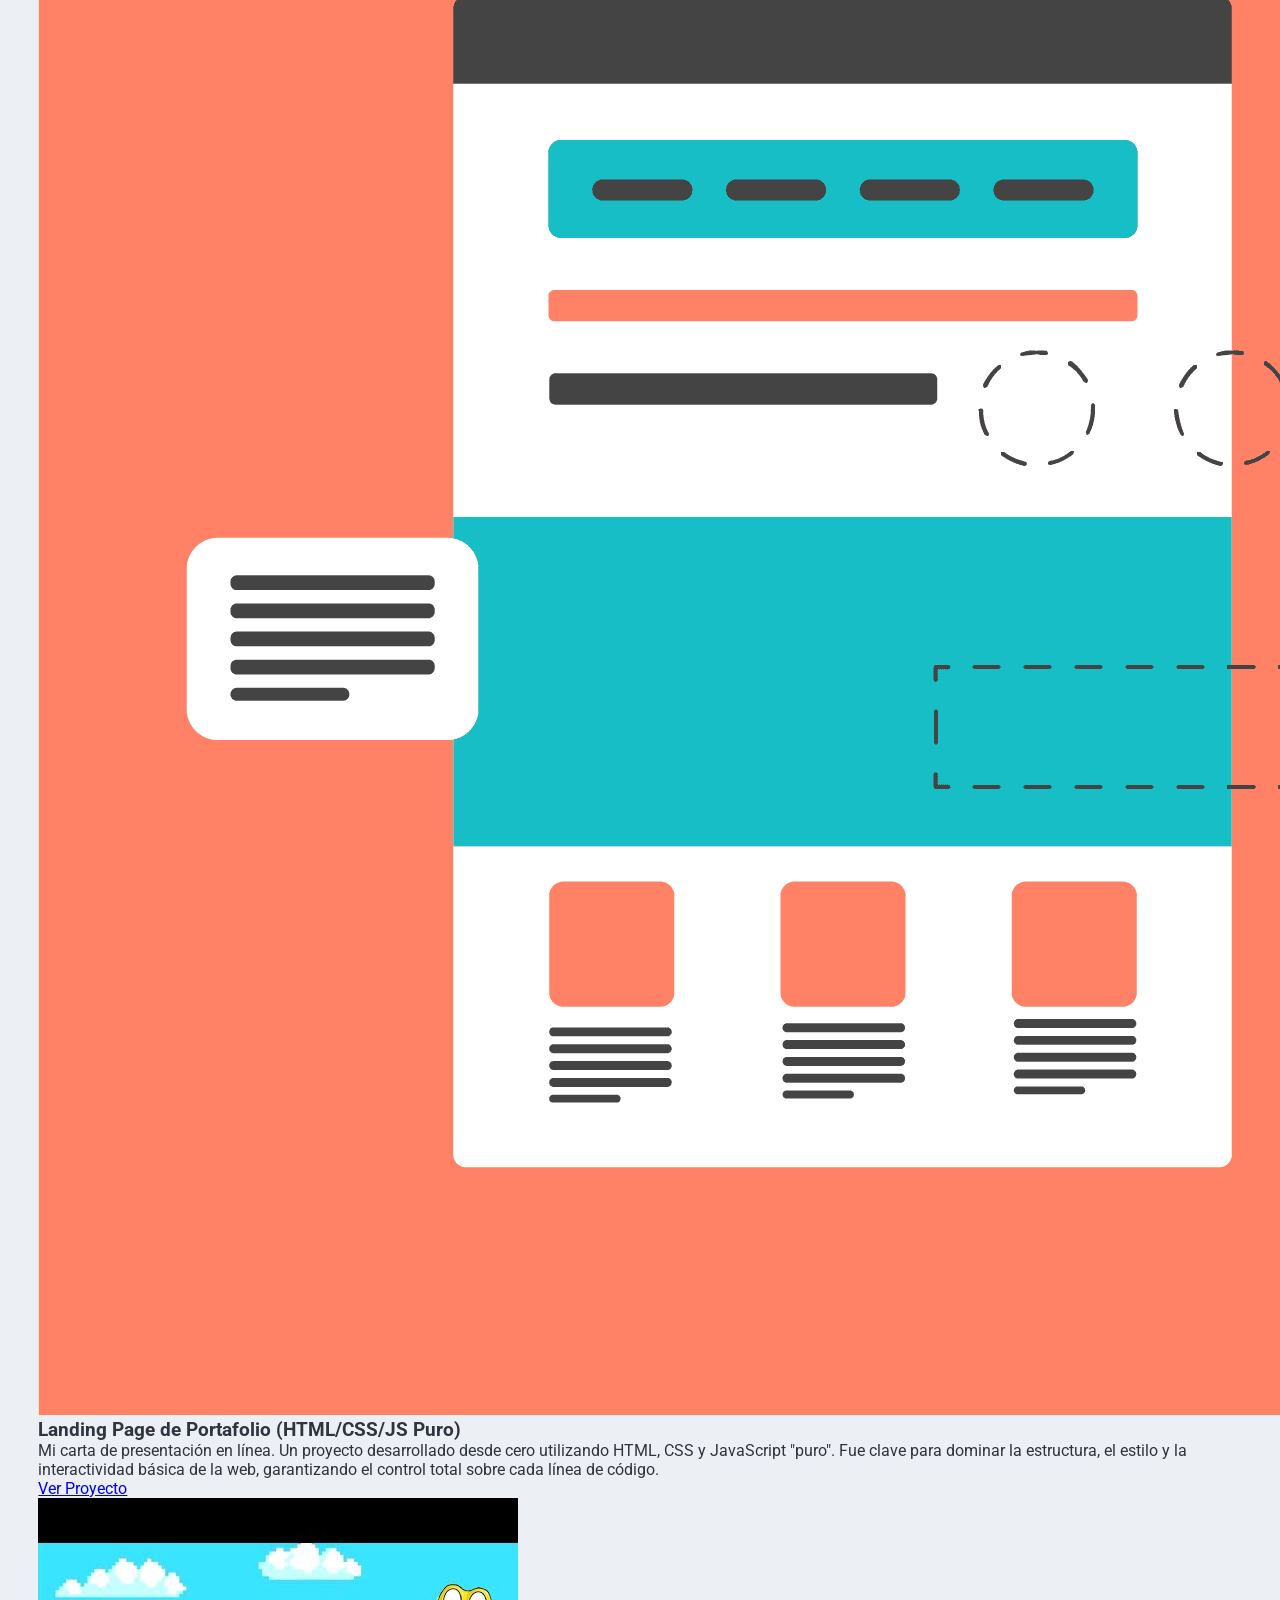
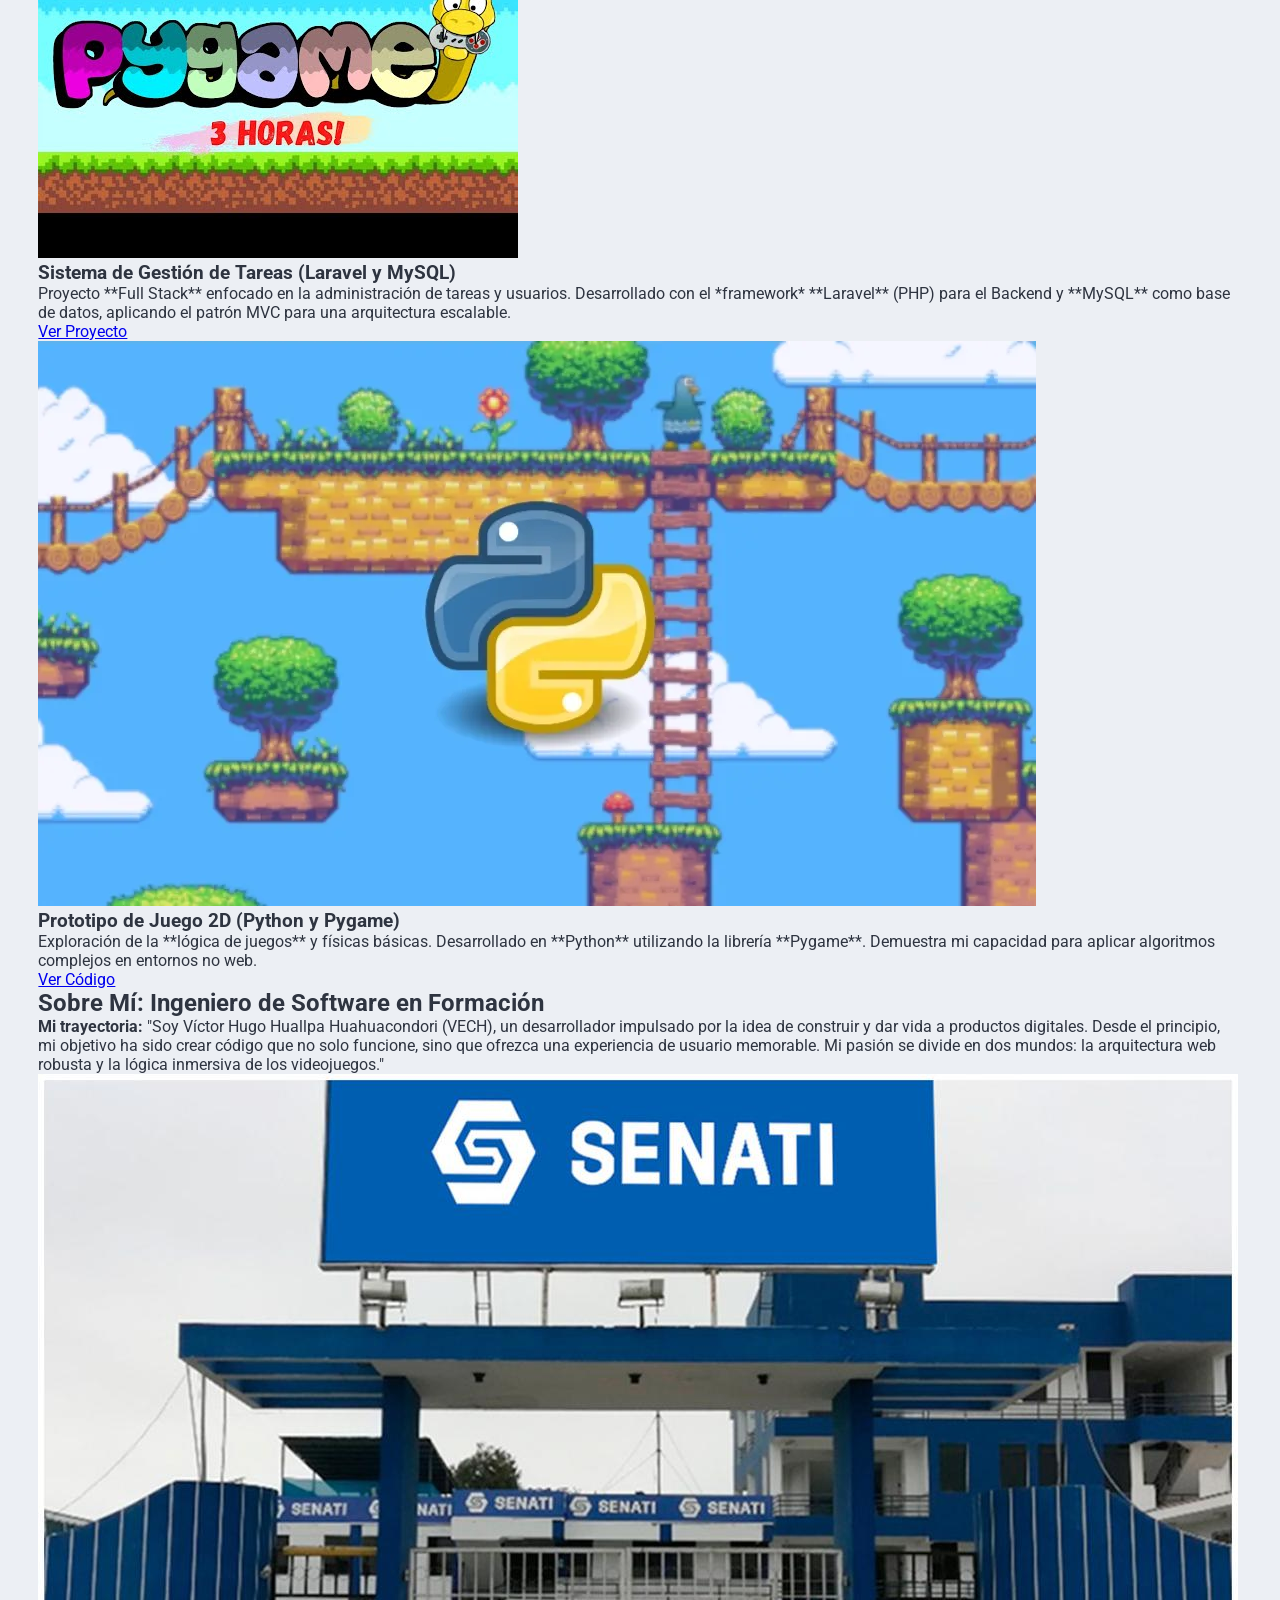
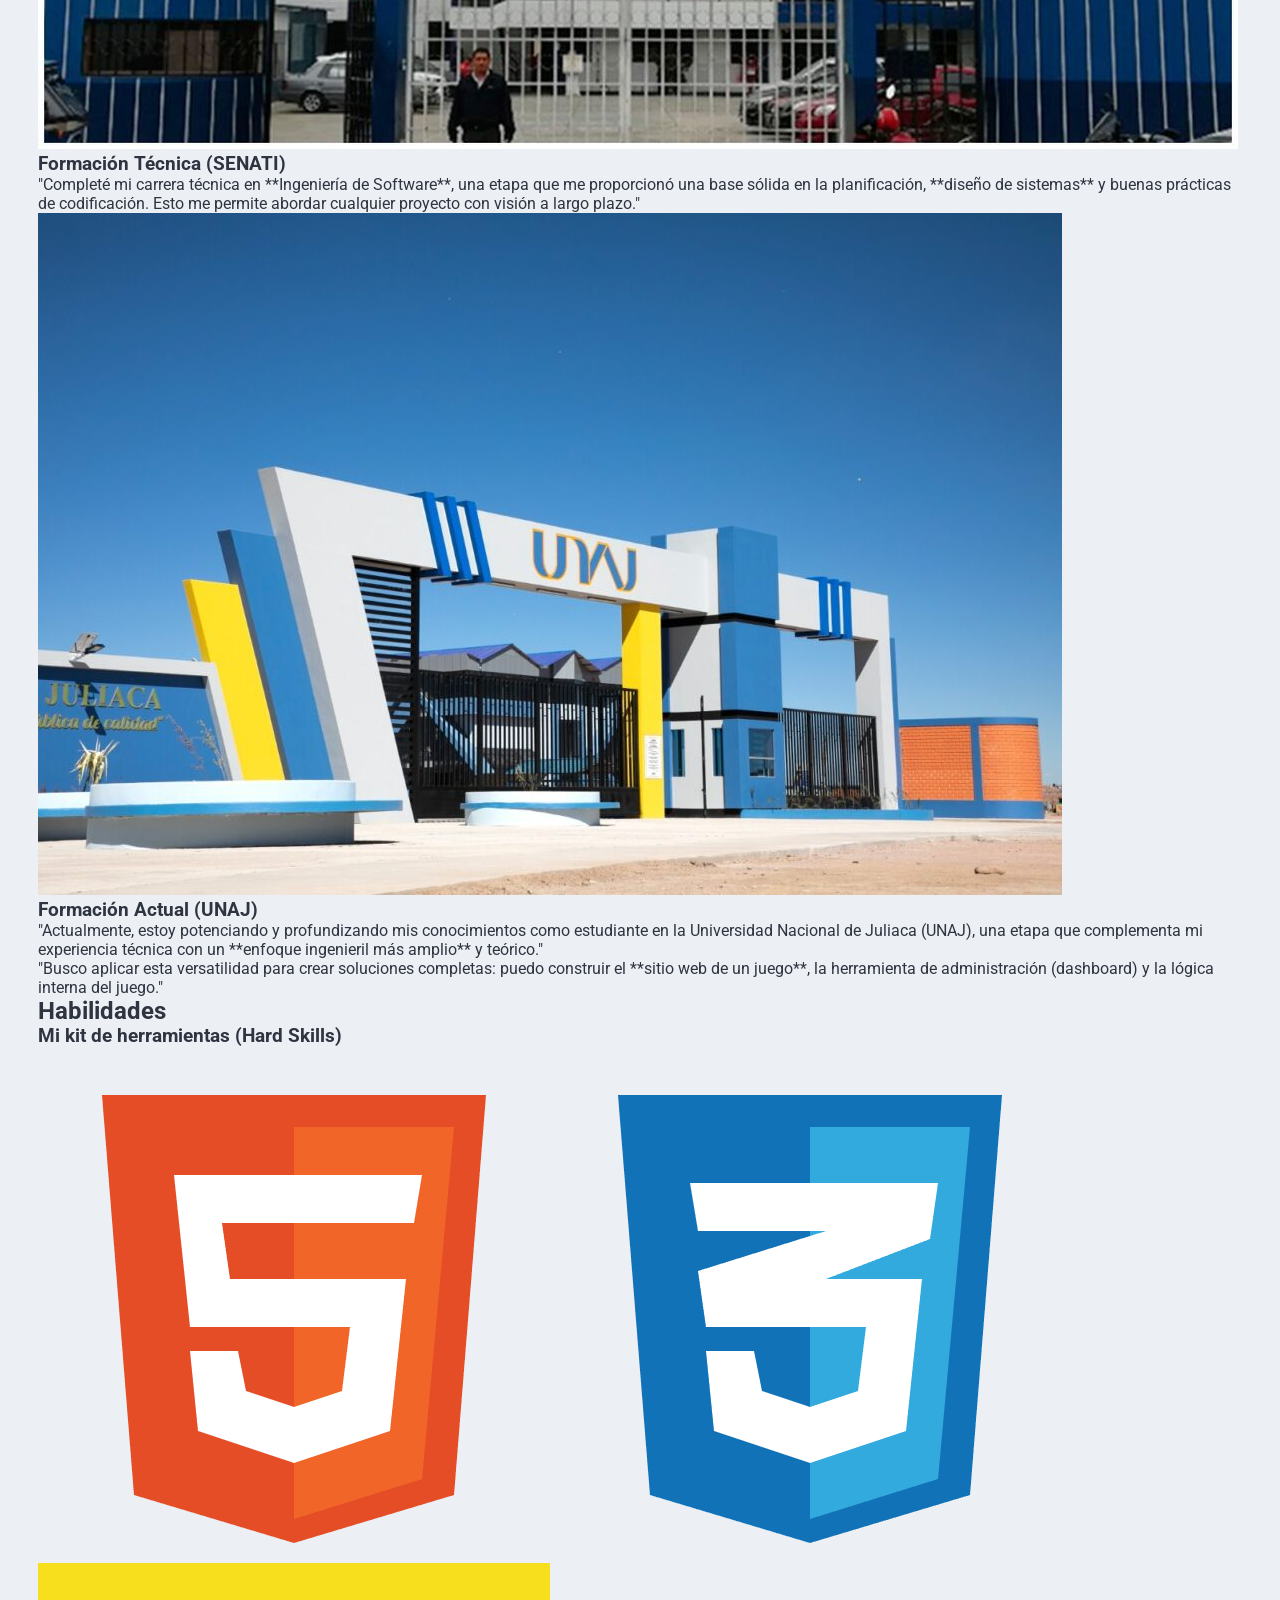
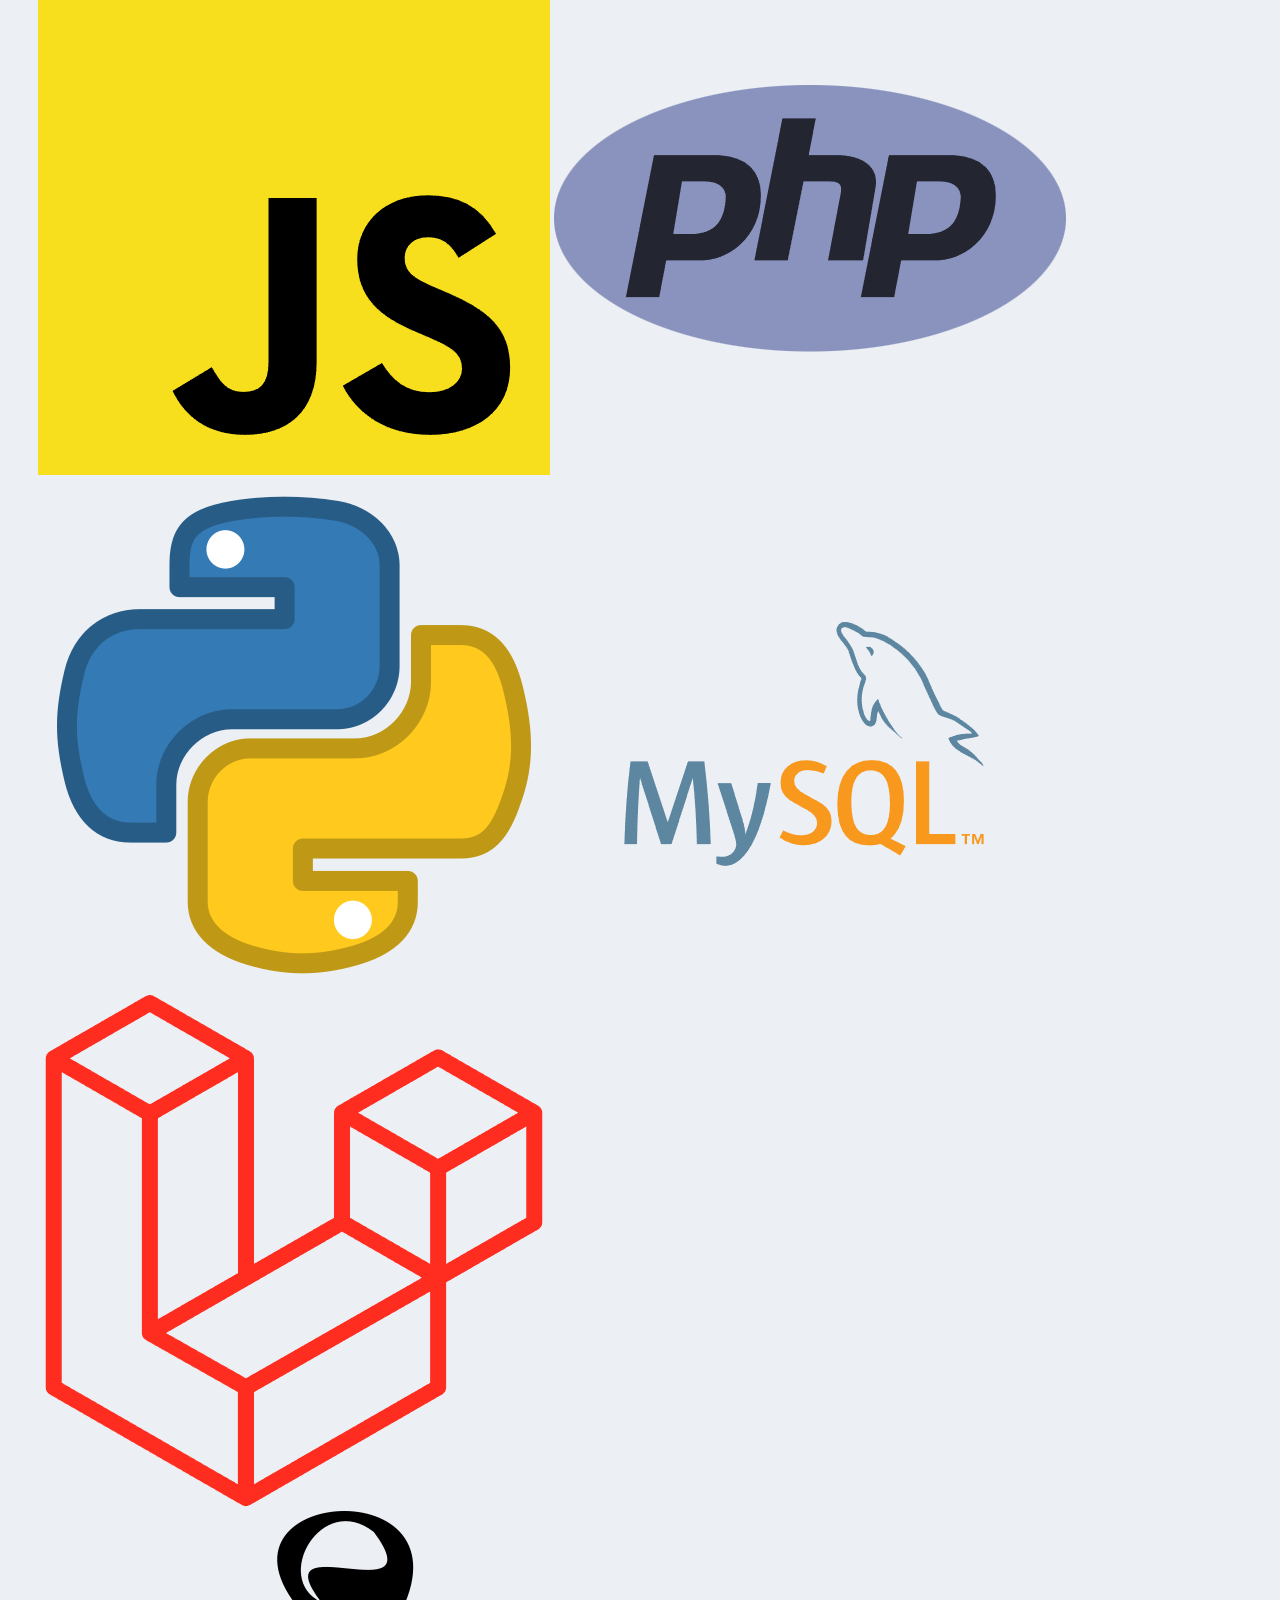
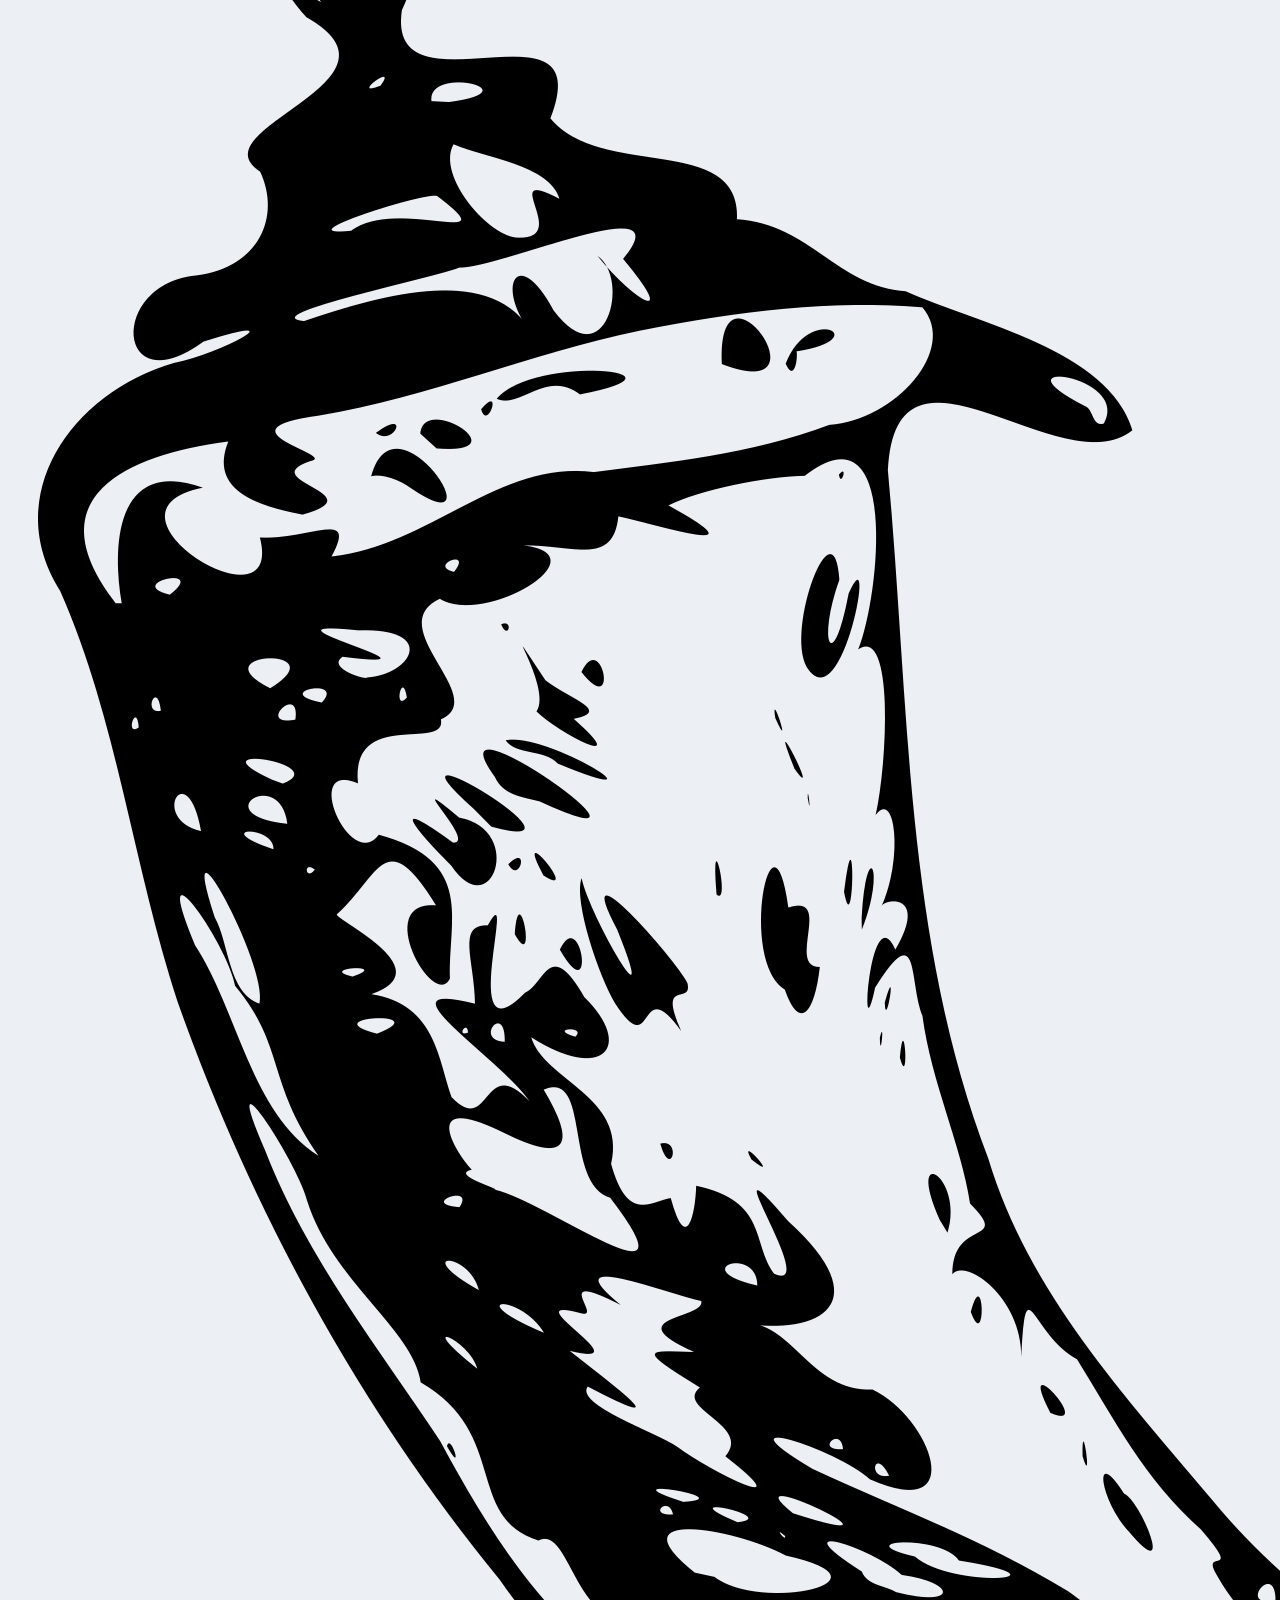
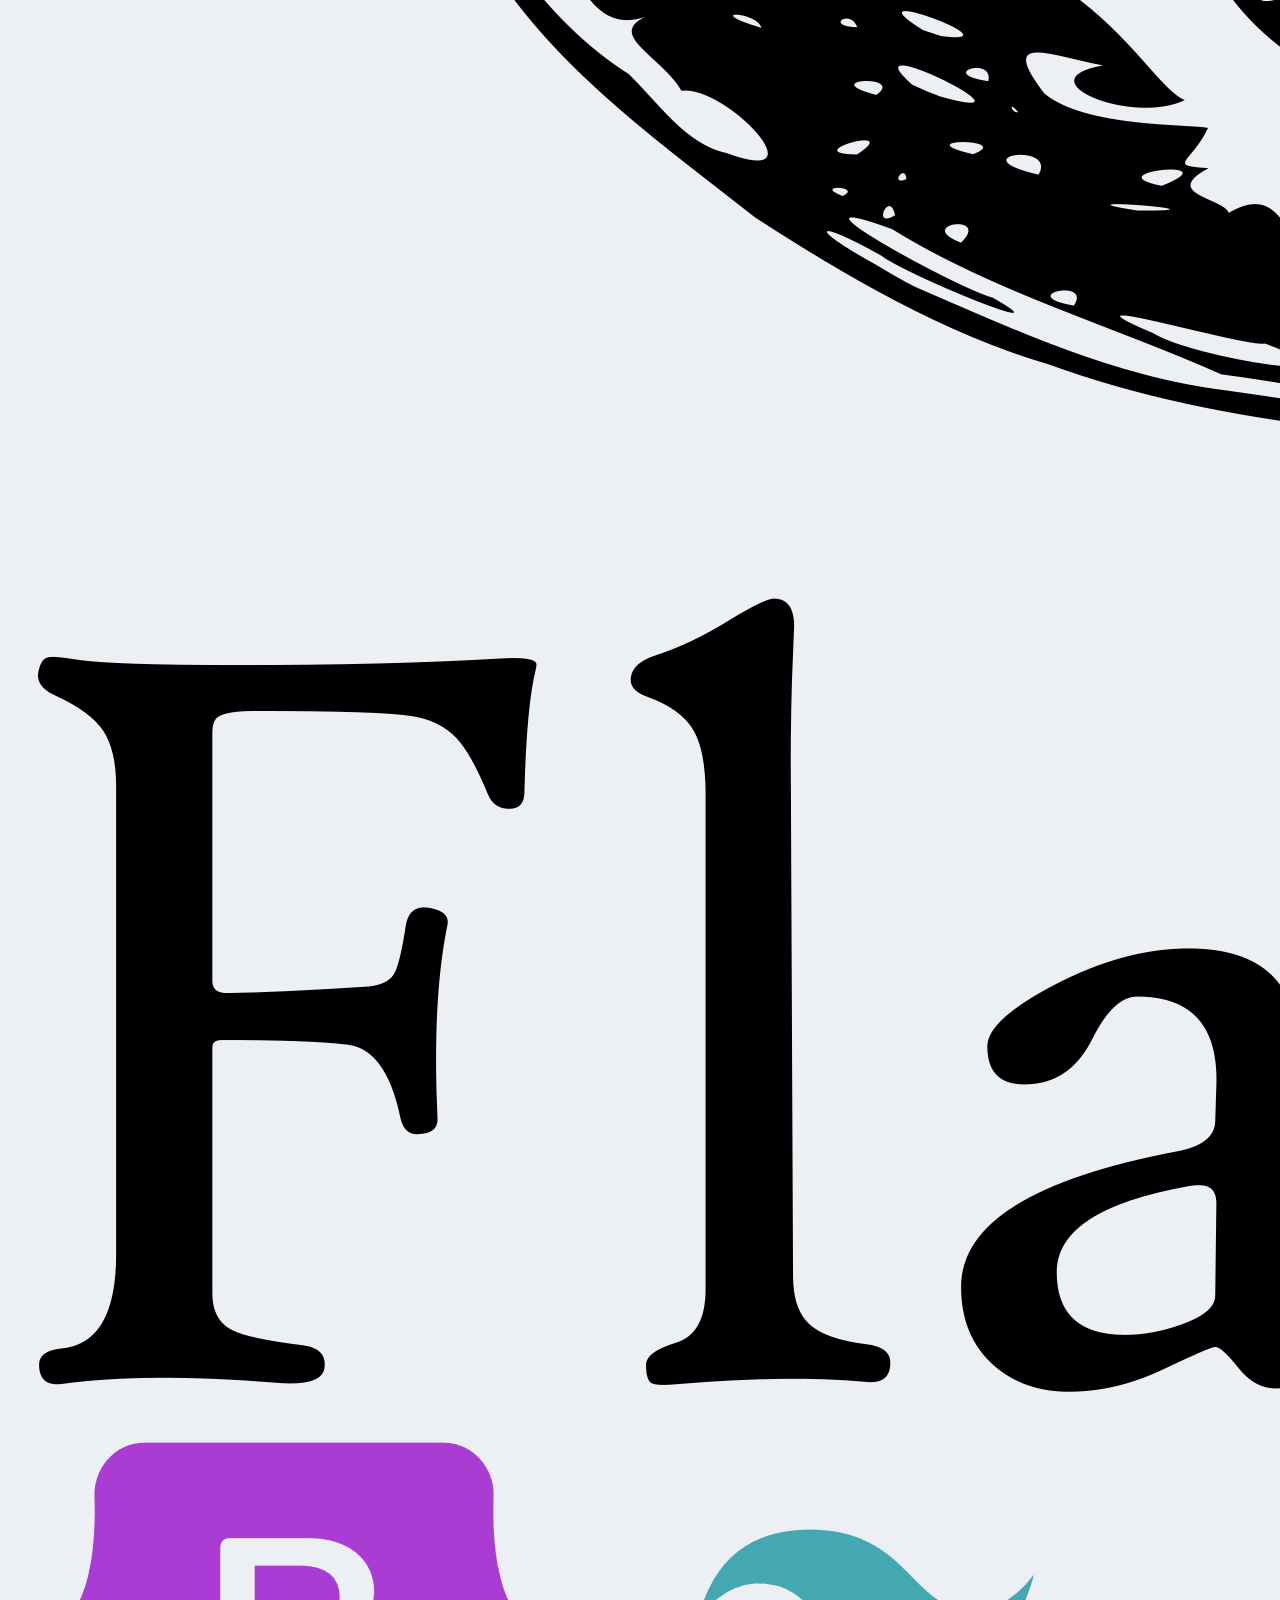
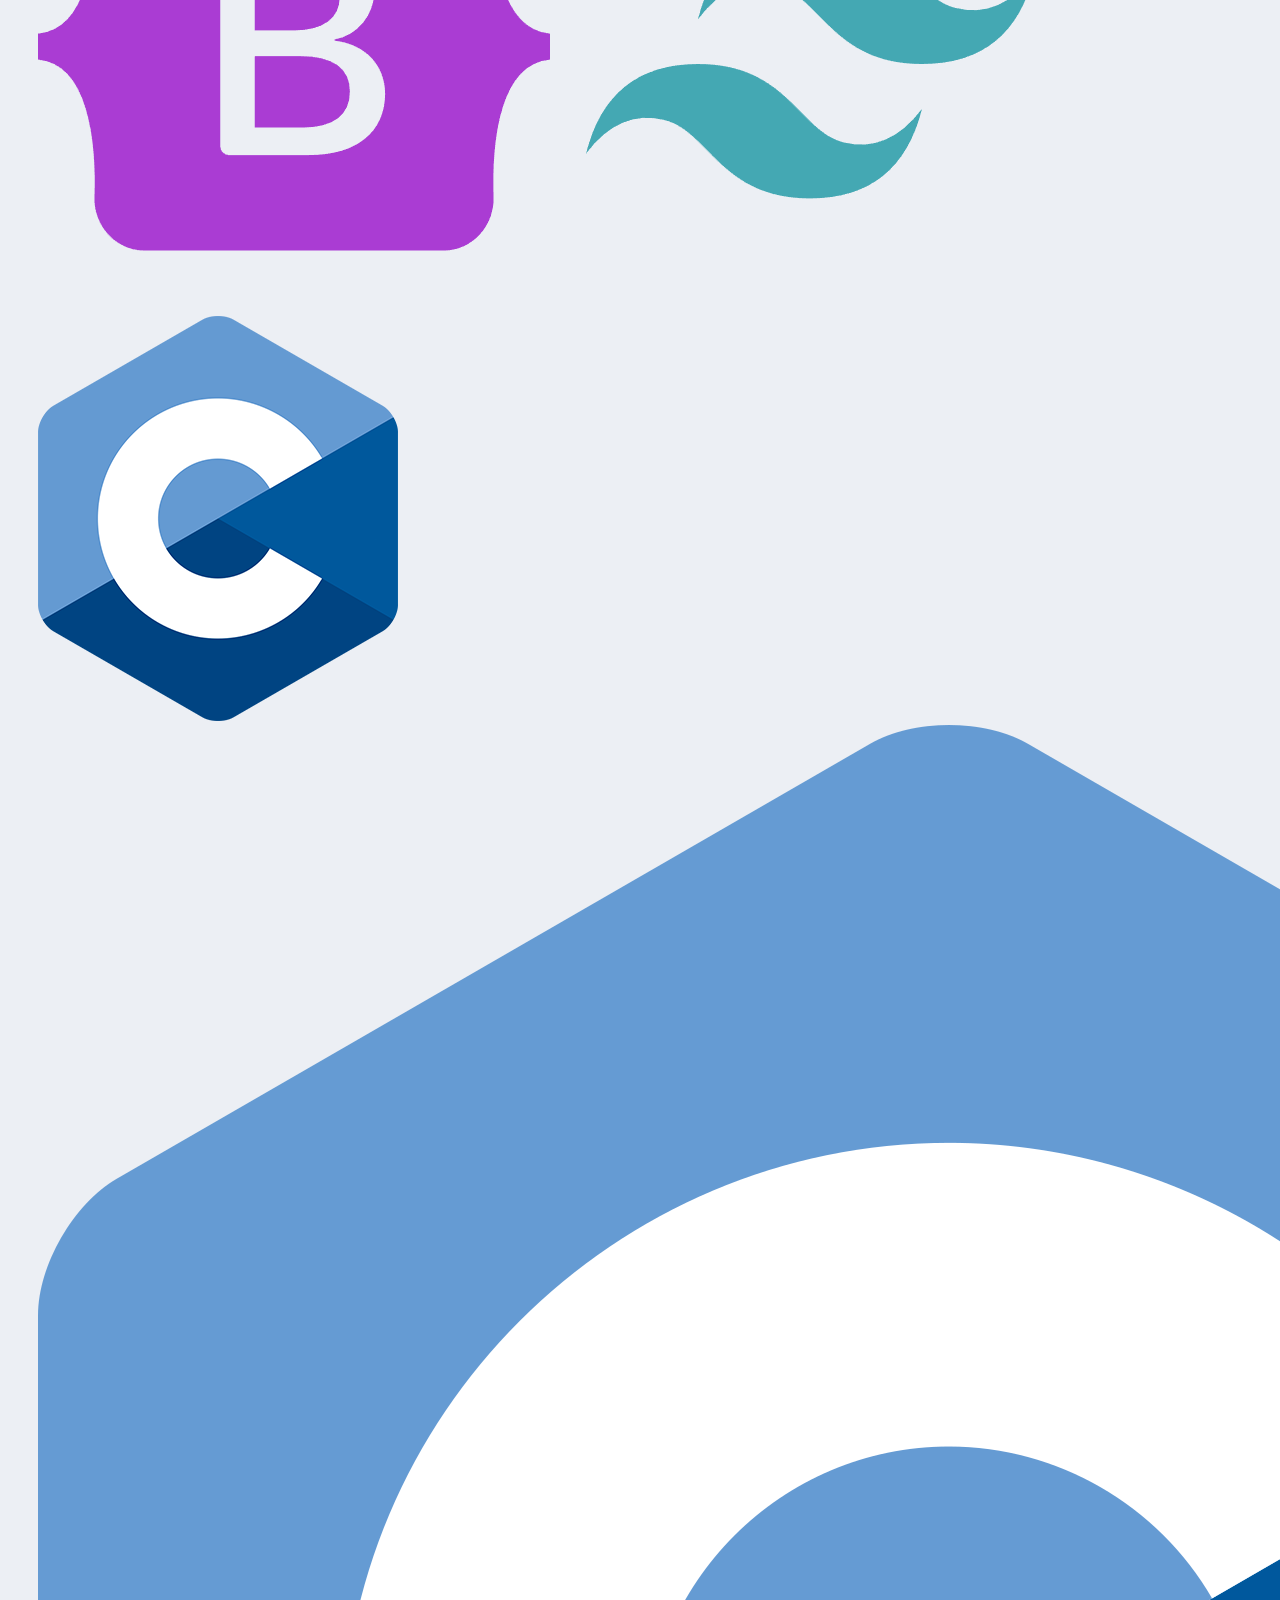
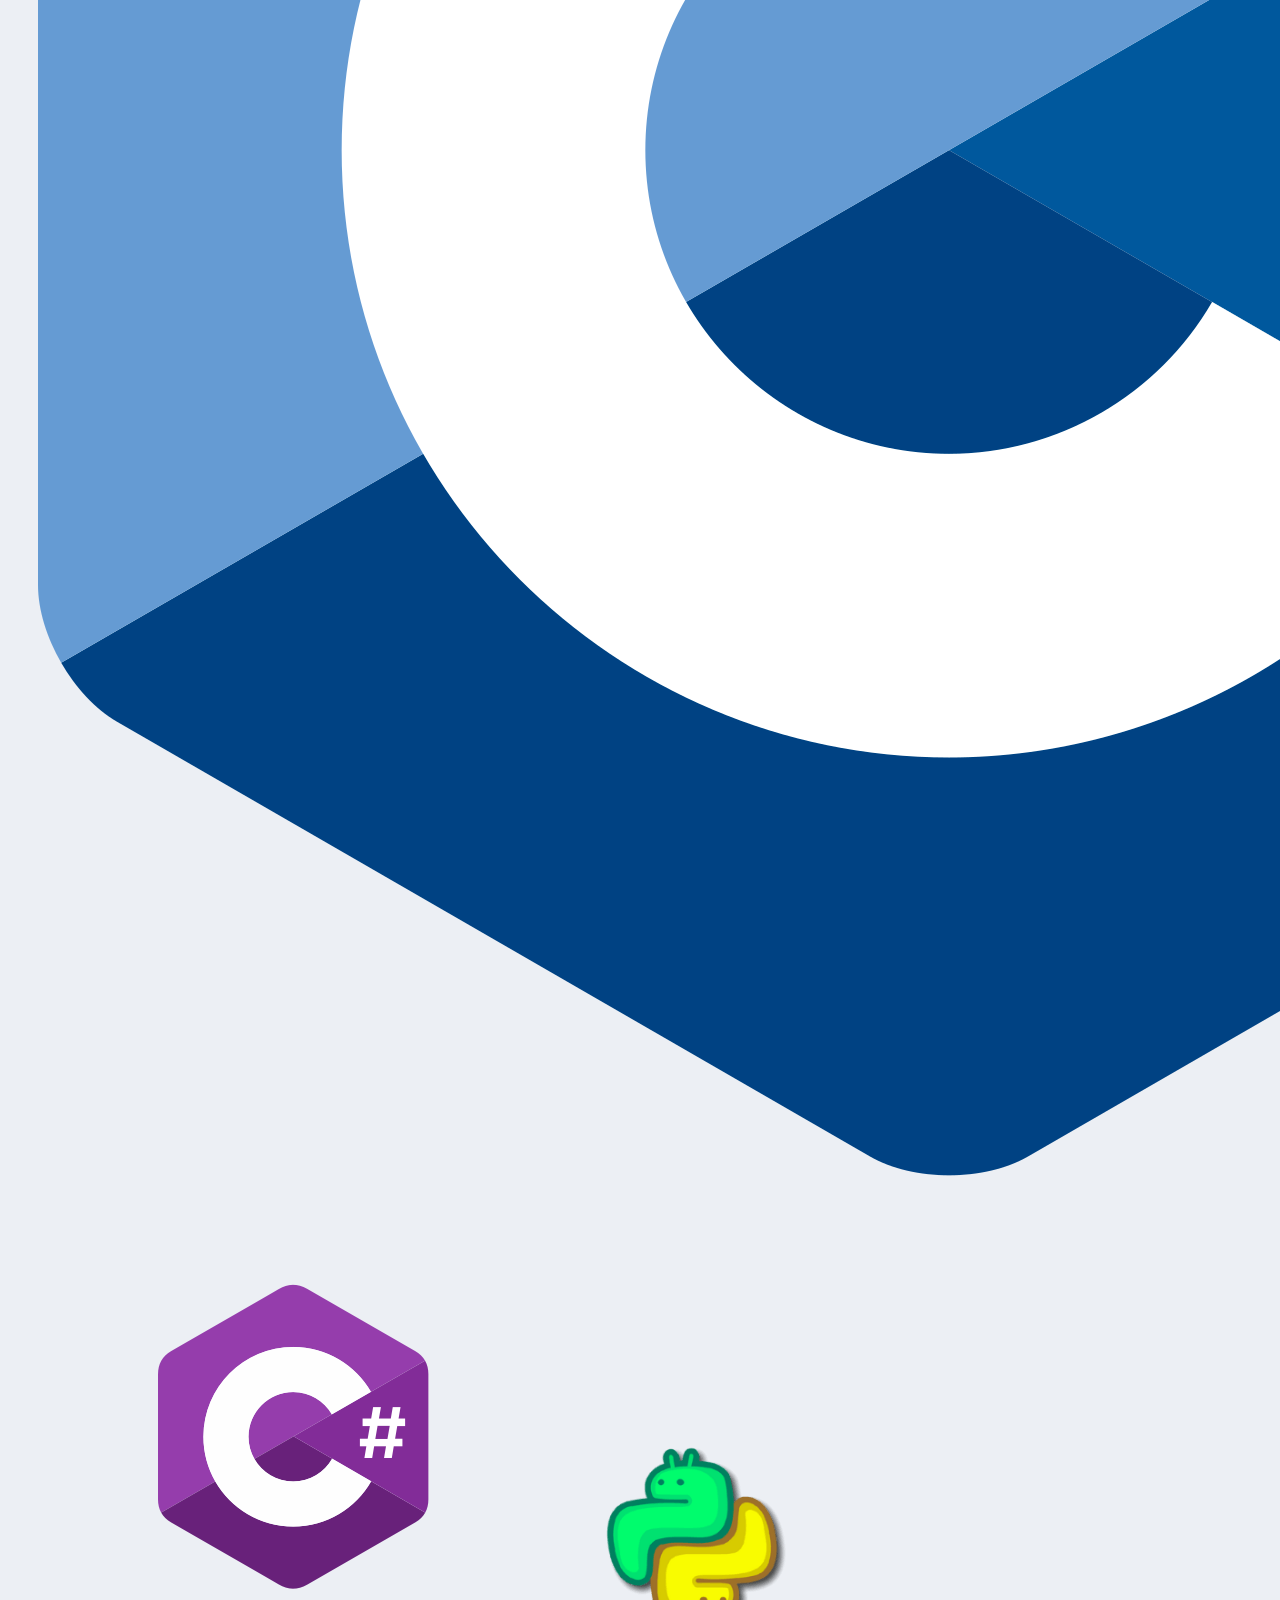
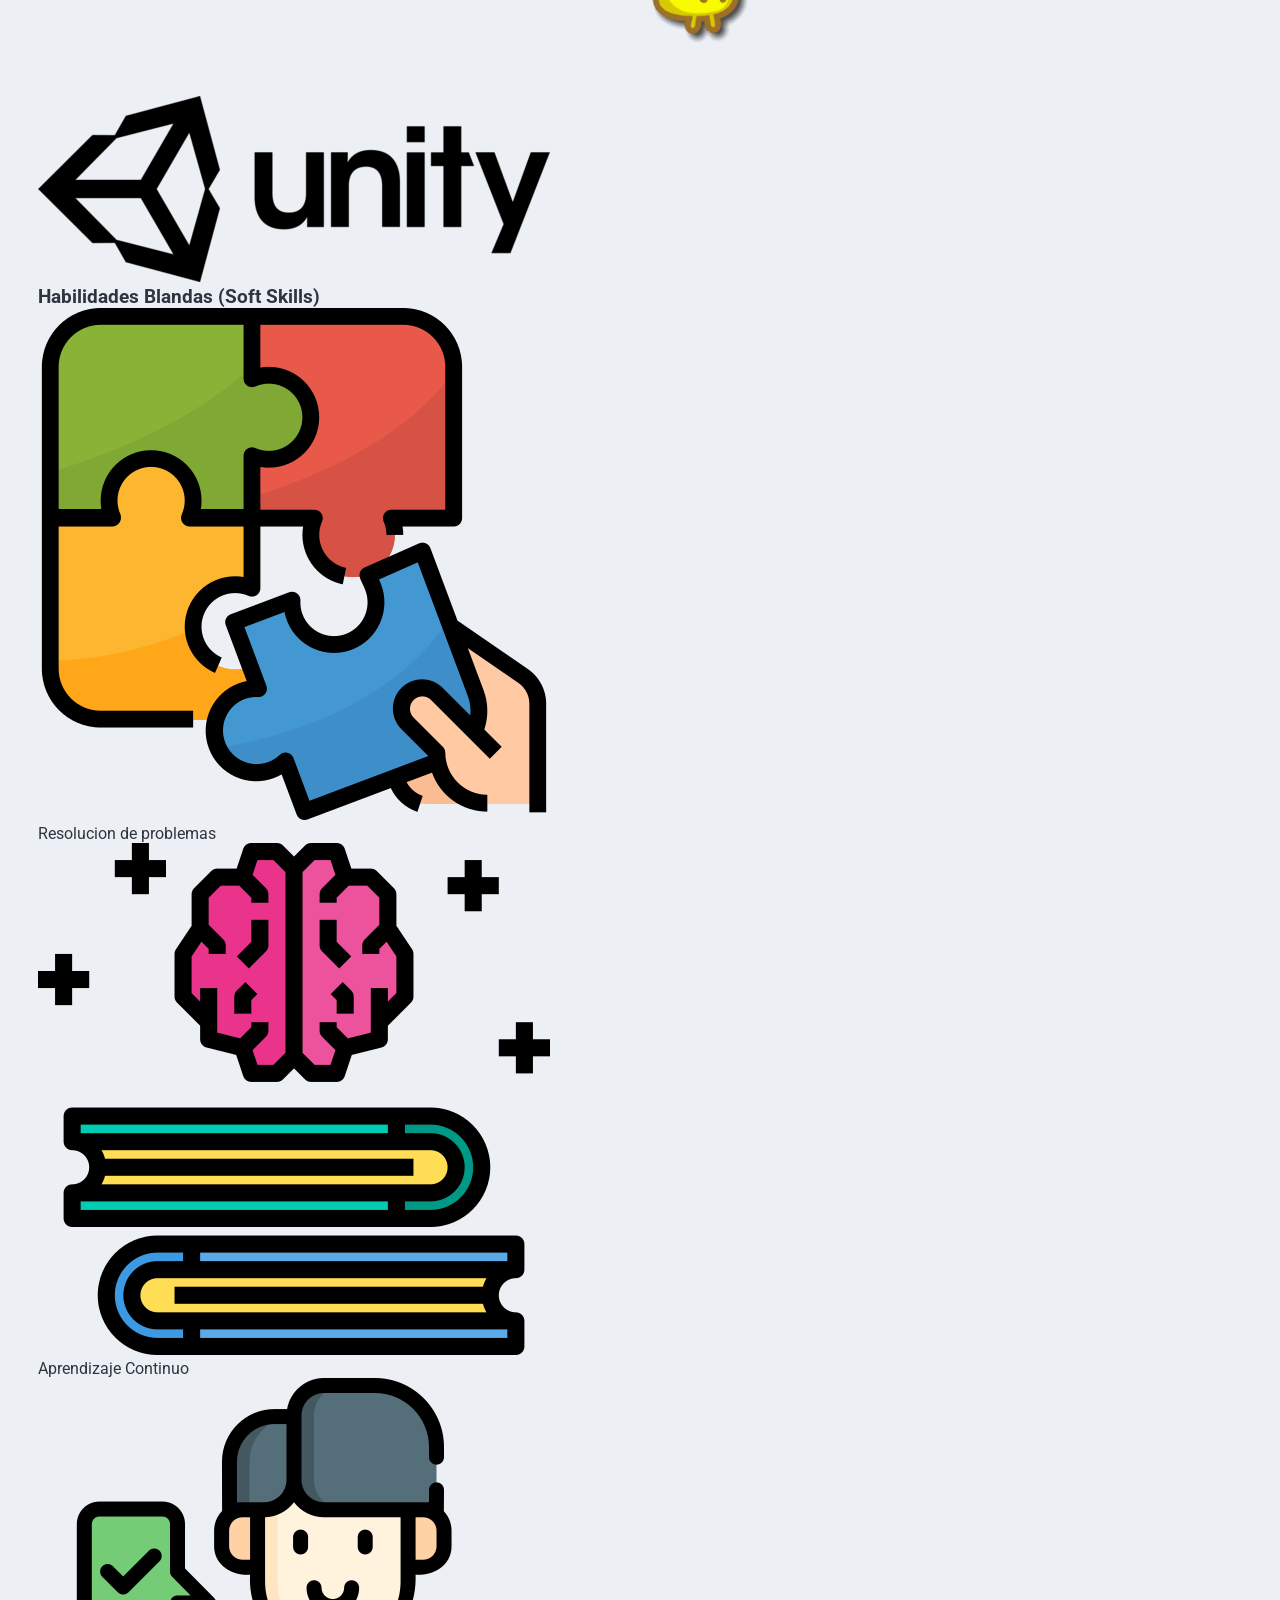
==== commit 874bd9ea: "header estylos" ====
--- a/index.html
+++ b/index.html
@@ -19,25 +19,32 @@
 </head>
 <body>
     <header>
-        <img src="./public/resources/imgs/logo.png" alt="Logo">
-        <nav class="nav-list">
-            <ul class="list-ul">
-                <li class="link-li"><a href="#">Home</a></li>
-                <li class="link-li"><a href="#">Proyectos</a></li>
-                <li class="link-li"><a href="#">Sobre mi</a></li>
-                <li class="link-li"><a href="#">habilidades</a></li>
-                <!-- <li class="link-li"><a href="./index.html">Blog</a></li> -->
-                <li class="link-li"><a href="#">Contacto</a></li>
-            </ul>
-        </nav>
-        <section class="tema">
-            <div class="balck">
-                <img src="./public/resources/imgs/modo/luna-modo-oscuro.png" alt="icono de luna">
-            </div>
-            <div class="white">
-                <img src="./public/resources/imgs/modo/sol-modo-claro.png" alt="icono de sol">
-            </div>
-        </section>
+        <div class="header">
+            <a href="#">
+                <img src="./public/resources/imgs/logo.png" alt="Logo">
+
+            </a>
+            <nav class="nav-list">
+                <ul class="list-ul">
+                    <li class="link-li"><a href="#">Home</a></li>
+                    <li class="link-li"><a href="#">Proyectos</a></li>
+                    <li class="link-li"><a href="#">Sobre mi</a></li>
+                    <li class="link-li"><a href="#">habilidades</a></li>
+                    <!-- <li class="link-li"><a href="./index.html">Blog</a></li> -->
+                    <li class="link-li"><a href="#">Contacto</a></li>
+                </ul>
+            </nav>
+            <section class="tema">
+                <div class="content-tema">
+                    <div class="balck">
+                        <img src="./public/resources/imgs/modo/luna-modo-oscuro.png" alt="icono de luna">
+                    </div>
+                    <div class="white">
+                        <img src="./public/resources/imgs/modo/sol-modo-claro.png" alt="icono de sol">
+                    </div>
+                </div>
+            </section>
+        </div>
     </header>
 
     <main>
--- a/public/resources/css/style.css
+++ b/public/resources/css/style.css
@@ -1,22 +1,136 @@
+@import url('https://fonts.googleapis.com/css2?family=Roboto:ital,wght@0,100..900;1,100..900&display=swap');
+
 :root {
-  /* Fondo */
+  /* FONDO */
   --color-bg: #ECEFF4;
 
-  /* Texto */
+  /* TEXTO */
   --color-text-primary: #2E3440;
   --color-text-secondary: #4C566A;
 
-  /* Acentos */
+  /* ACENTOS */
   --color-primary: #5E81AC;
   --color-primary-hover: #81A1C1;
 
-  /* Extras */
+  /* FUENTES */
+  --font-family-primary: 'Roboto', sans-serif;
+  --font-weight-regular: 400; /* Peso normal para párrafos */
+  --font-weight-bold: 700;    /* Peso para títulos o texto destacado */
+  
+  /* TAMAÑOS DE FUENTE (Opcional, pero útil para escalabilidad) */
+  --font-size-base: 1rem;       /* Tamaño base del párrafo (16px) */
+  --font-size-h1: 2.5rem;       /* Tamaño para el H1 */
+  --font-size-h2: 2rem;         /* Tamaño para el H2 */
+  --font-size-small: 0.875rem;  /* Tamaño para texto pequeño (ej: footer) */
+
+  /* EXTRAS */
   --color-border: #D8DEE9;
   --color-card-bg: #FFFFFF;
 }
+*{
+  margin: 0;
+  padding: 0;
+}
+
+body, html{
+  max-width: 100vw;
+  min-height: 100vh;
+}
 
 body {
+  margin:0 3%;
   background-color: var(--color-bg);
   color: var(--color-text-primary);
-  font-family: 'Roboto', sans-serif;
+  font-family: var(--font-family-primary); 
+  font-size: var(--font-size-base);
+  font-weight: var(--font-weight-regular);
 }
+
+/* ------------ HEADRE ------------ */
+header{
+  position: fixed;
+  height: 4.8rem;
+  width: 94%;
+  display: flex;
+  justify-content: center;
+}
+
+header > .header{
+  height: 90%;
+  width: 75%;
+  padding: .2rem 2.7em;
+  display: flex;
+  justify-content: space-between;
+  background: var(--color-border);
+  border-radius: 0 0 12px 12px;
+}
+
+/* logo  */
+header > .header > a{
+  height: 95%;
+  margin: 0 .5rem;
+
+}
+header > .header > a > img{
+  height: 100%;
+  border-radius: 50%;
+}
+
+/* navegacion */
+header > .header nav{
+  width: 70%;
+  margin: 0.5rem;
+}
+header > .header nav > ul{
+  height: 85%;
+  margin: 0 2.5rem;
+  display: flex;
+  align-items: flex-end;
+  justify-content: space-between;
+  list-style: none;
+}
+header > .header nav > ul > li{
+  margin: 0 .5rem;
+}
+
+header > .header nav > ul > li > a{
+  text-decoration: none;
+  font-family: var(--font-family-primary);
+  color: var(--color-text-secondary);
+  font-weight: 350;
+}
+
+header > .header nav > ul > li > a:hover{
+  color: var(--color-primary-hover);
+  text-decoration: underline;
+}
+
+/* tema o modo (oscuro claro) */
+header > .header > .tema{
+  height: 100%;
+  width: 4%;
+  margin: 0 .5rem;
+  display: flex;
+  align-items: center;
+
+}
+
+header > .header > .tema > .content-tema{
+  height: 30%;
+  width: 100%;
+  padding: 4% 5%;
+  display: flex;
+  justify-content: space-between;
+  background-color: var(--color-card-bg);
+  border-radius: 50px;
+  cursor: pointer;
+
+}
+header > .header > .tema > .content-tema > div {
+  height: 100%;
+}
+
+header > .header > .tema > .content-tema > div > img{
+  height: 100%;
+}
+
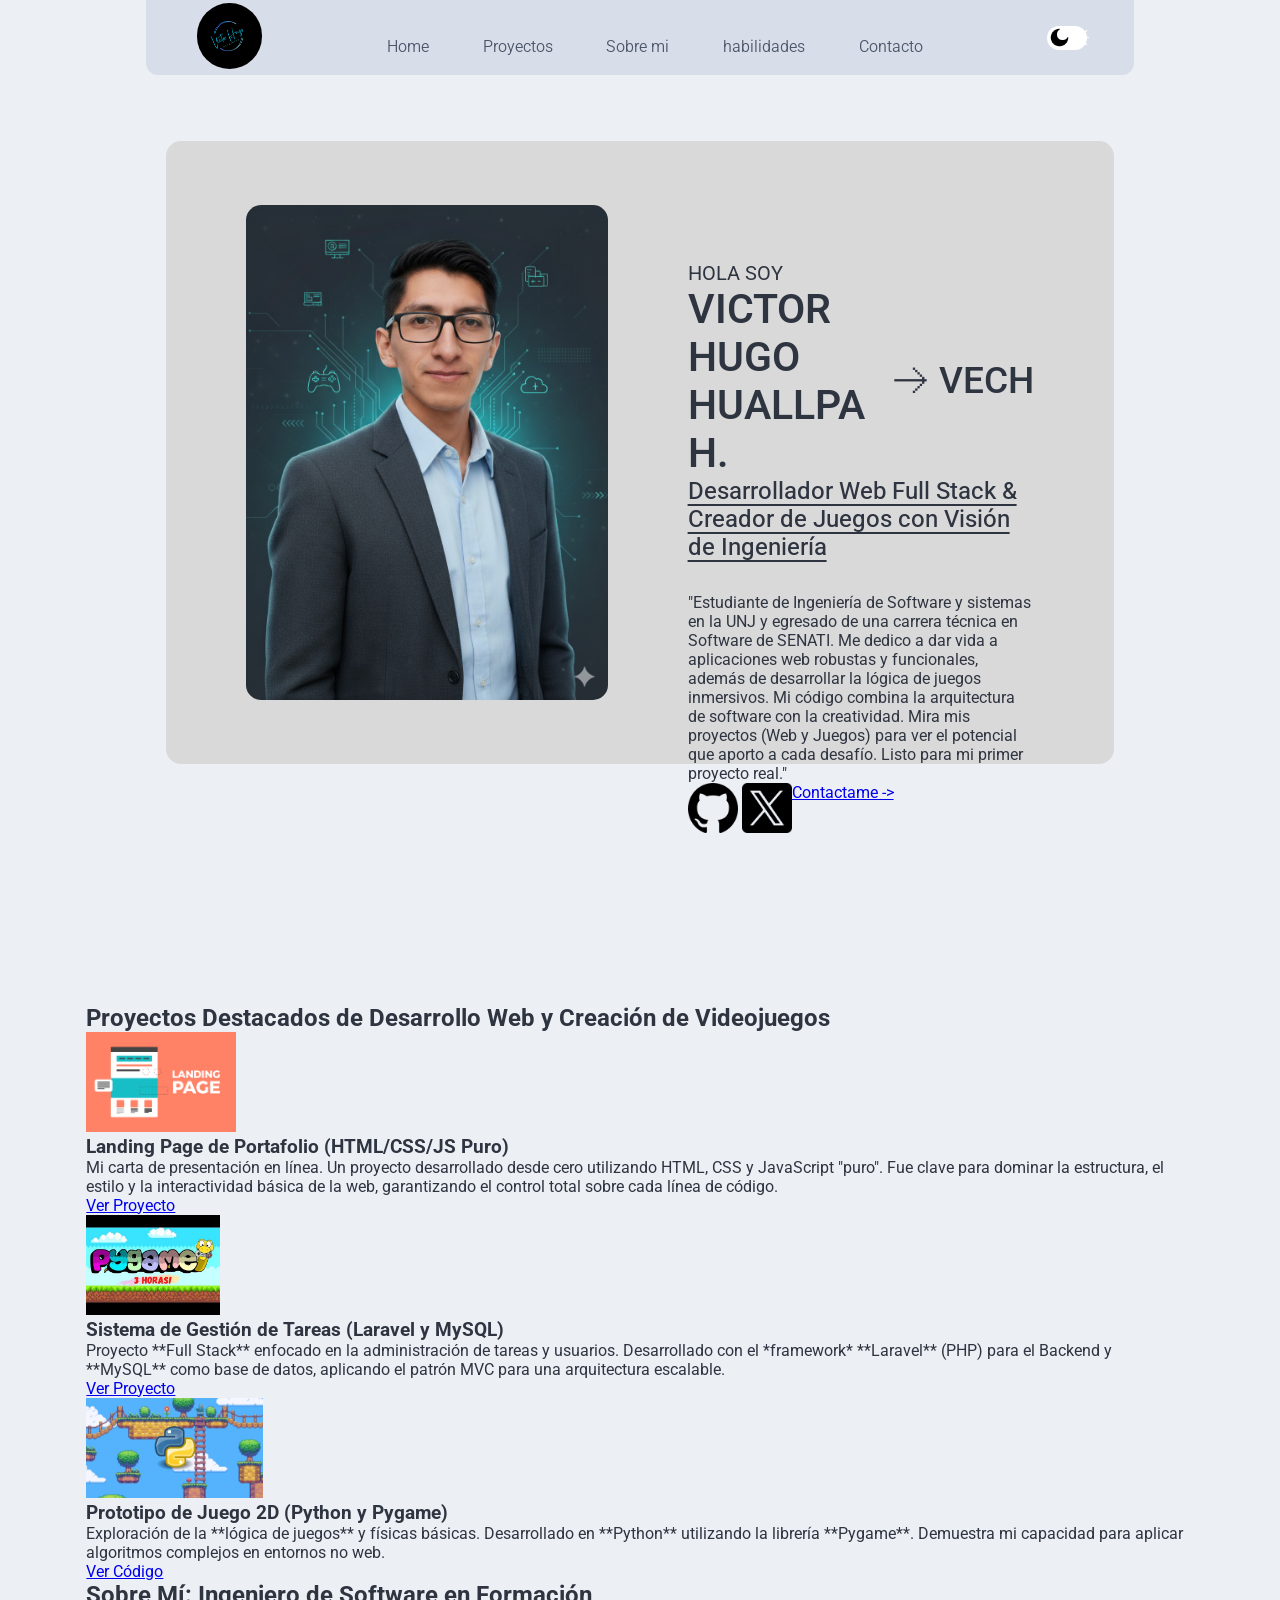
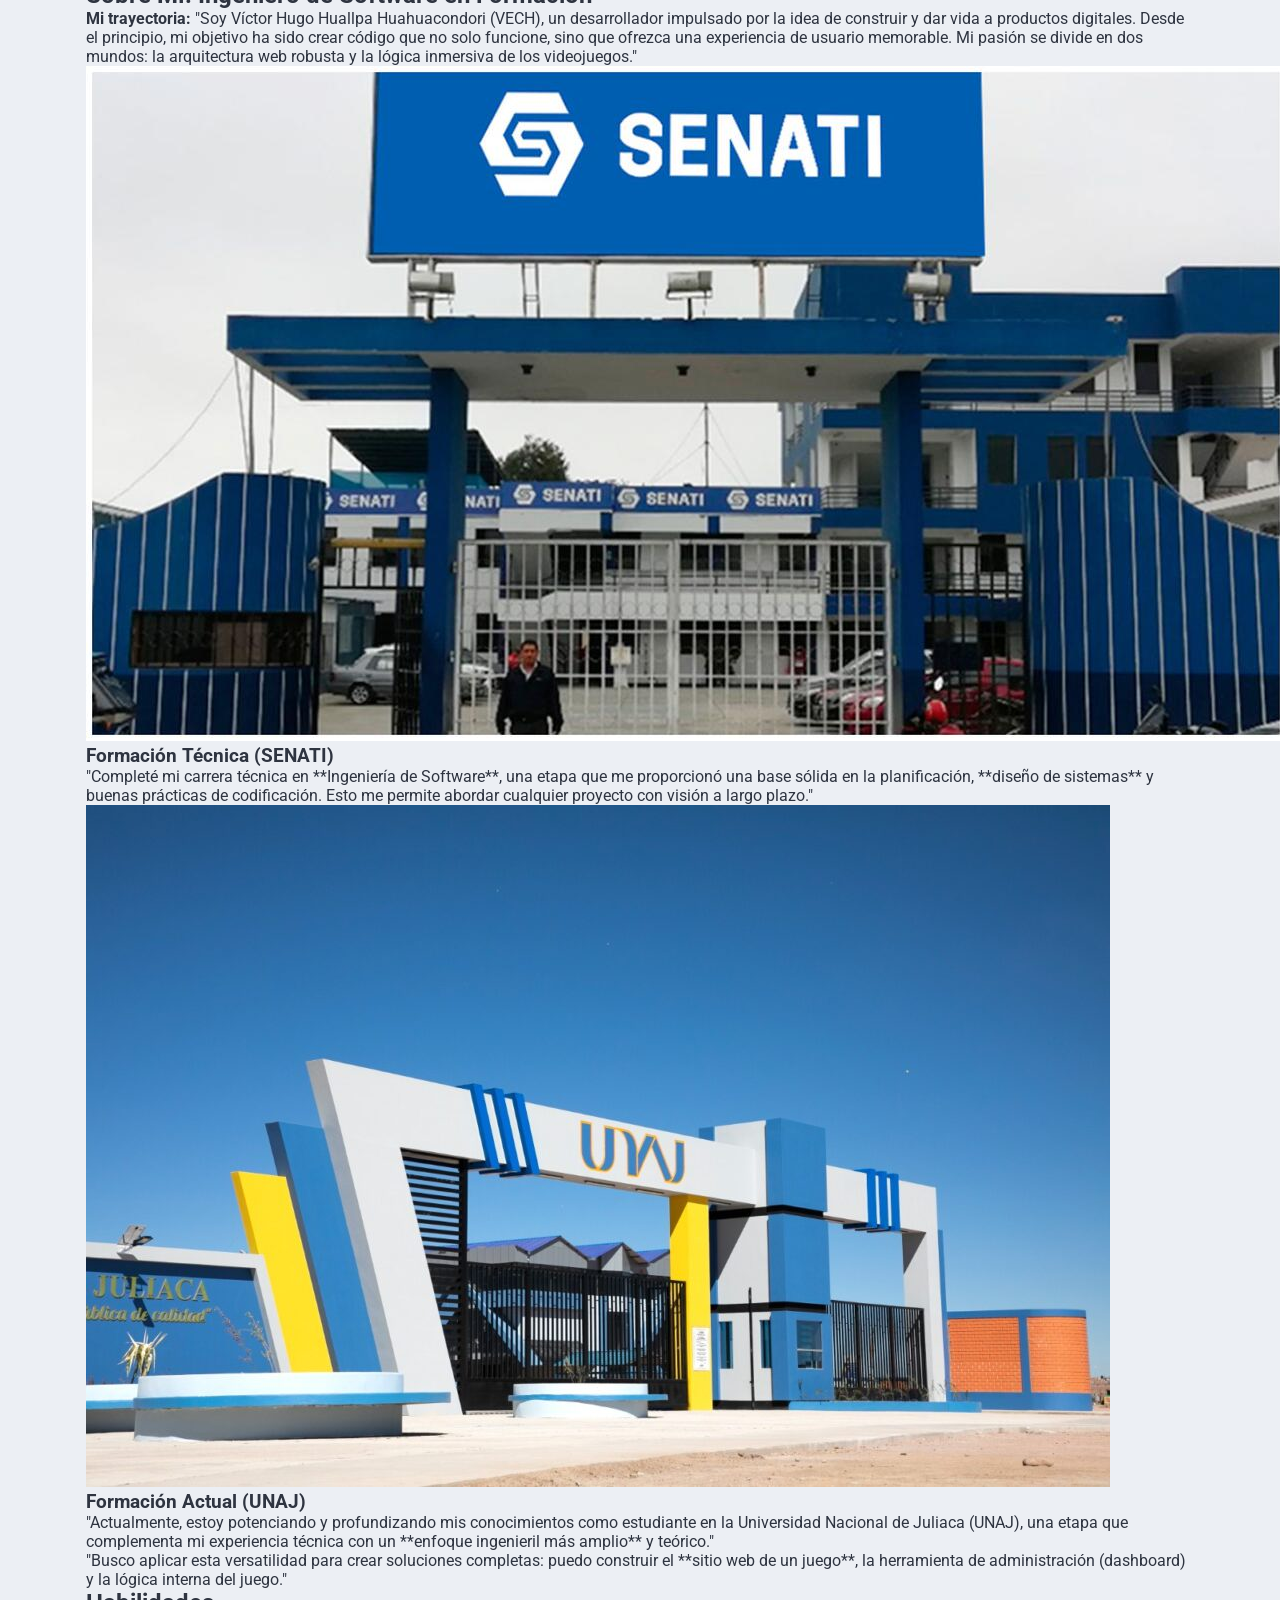
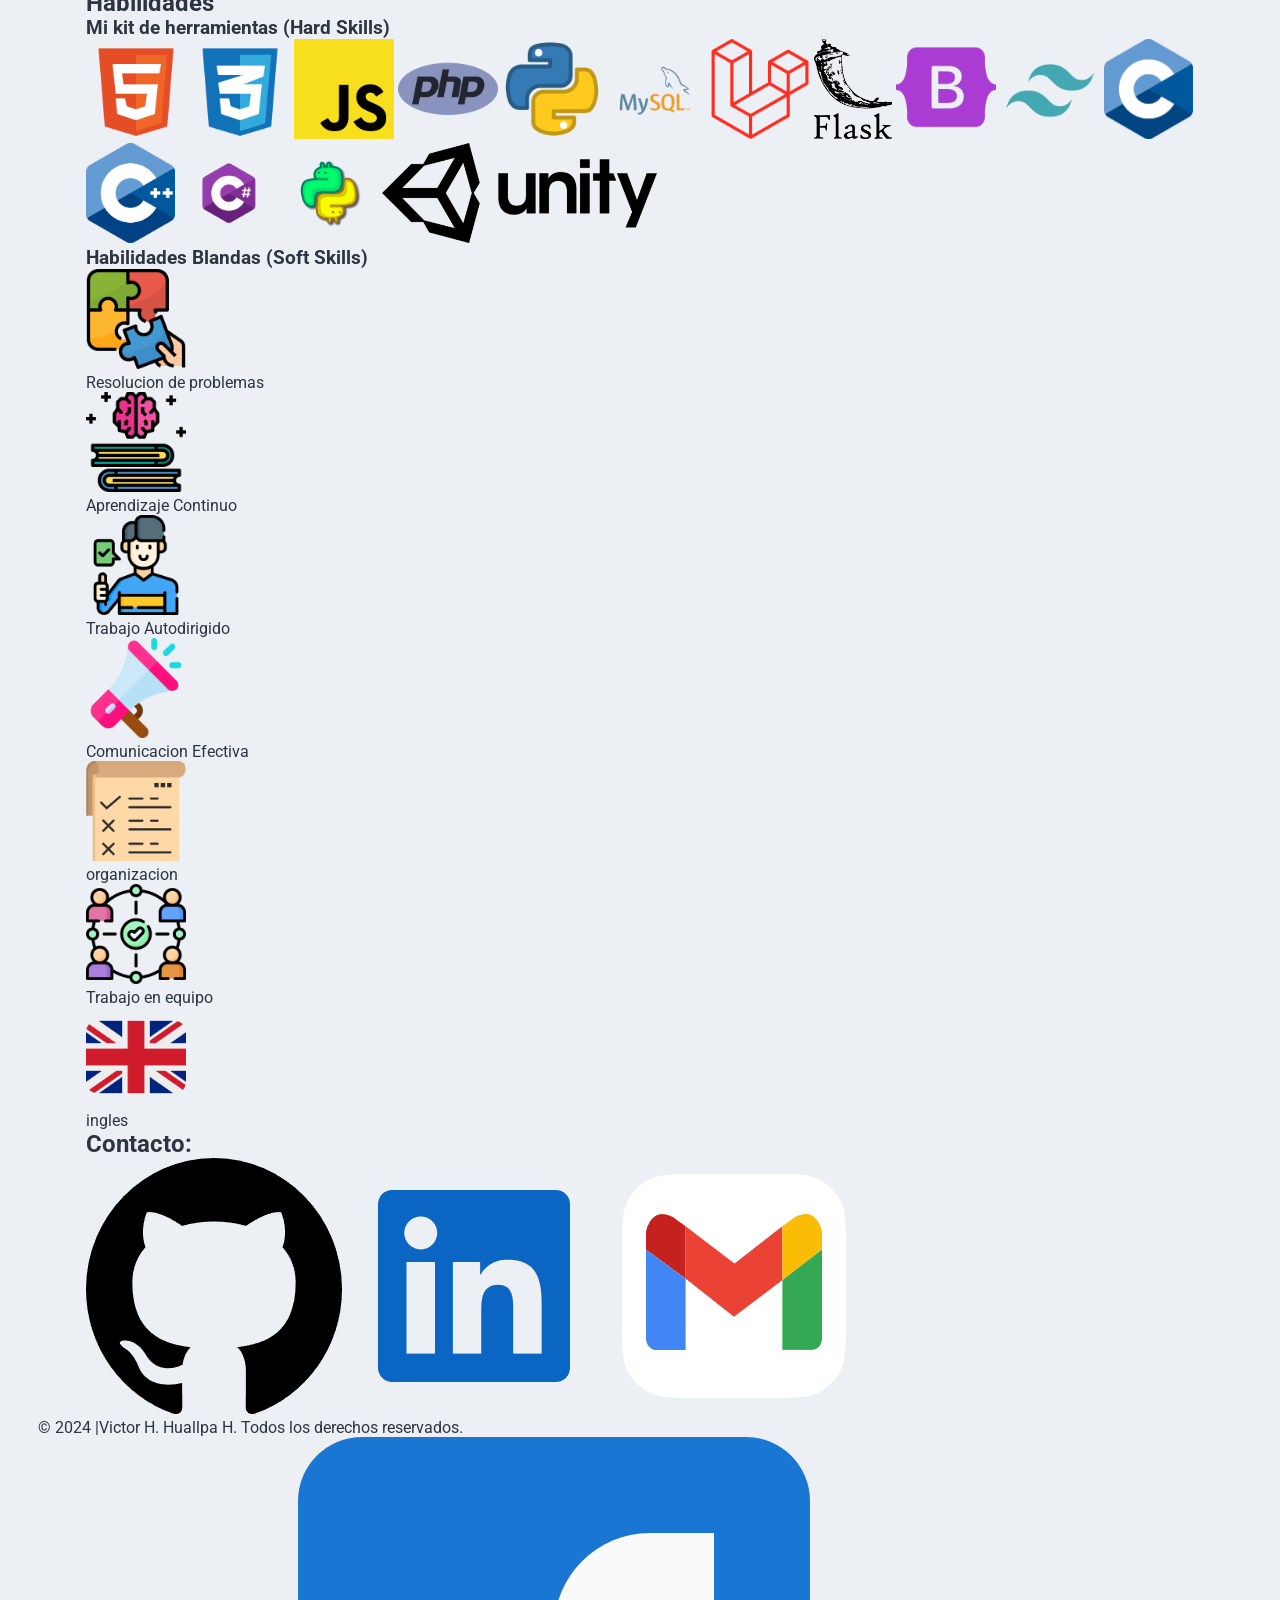
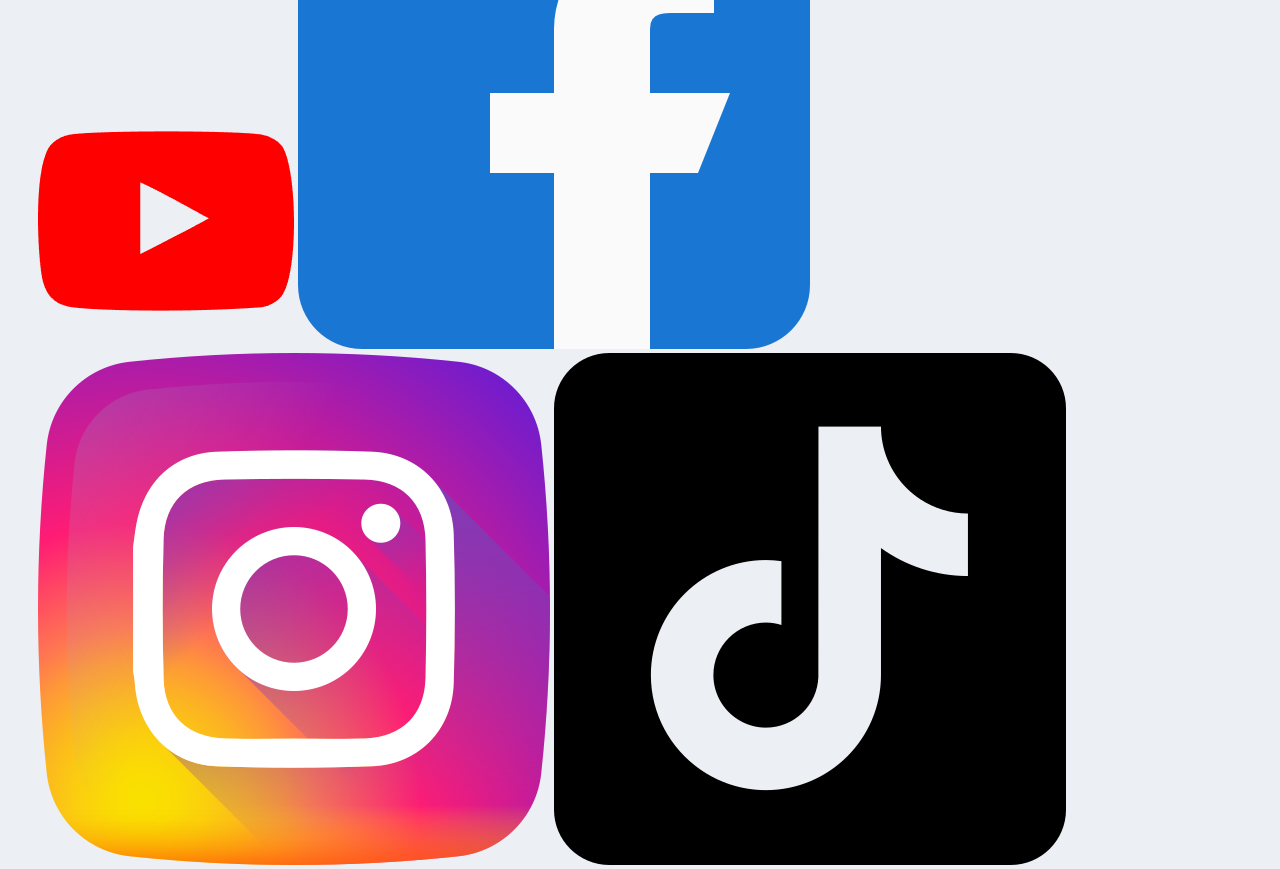
==== commit 8bb6ad51: "estilos de hero" ====
--- a/index.html
+++ b/index.html
@@ -50,18 +50,29 @@
     <main>
         <!-- hero -->
         <section class="hero" id="home" itemscope itemtype="http://schema.org/Person">
-            <div class="hero50">
+            <div class="hero50 foto">
                 <img src="./public/resources/photos/perfil.png" alt="Foto de perfil de Víctor Hugo Huallpa, Ingeniero de Software">
             </div>
-            <div class="hero50">
+            <div class="hero50 descripcion">
                 <div class="text80">
-                    <p>HOLA SOY</p>
-                    <h1 itemprop="name">VÍCTOR HUGO HUALLPA H.</h1> 
+                    <p class="uno">HOLA SOY</p>
+                    <div class="name">
+                         <h1 itemprop="name">VICTOR HUGO HUALLPA H. </h1> 
+                        <p> 🡢 <strong>VECH</strong></p>
+                    </div>
+                   
                     <h2 itemprop="jobTitle">Desarrollador Web Full Stack & Creador de Juegos con Visión de Ingeniería</h2> 
                     <div class="recta"></div>
                     <p itemprop="description">"Estudiante de Ingeniería de Software y sistemas en la UNJ y egresado de una carrera técnica en Software de SENATI. Me dedico a dar vida a aplicaciones web robustas y funcionales, además de desarrollar la lógica de juegos inmersivos. Mi código combina la arquitectura de software con la creatividad. Mira mis proyectos (Web y Juegos) para ver el potencial que aporto a cada desafío. Listo para mi primer proyecto real."</p>
                 </div>
-                </div>
+                <div class="enlaces">
+                    <div class="logos">
+                        <a href="#"><img src="./public/resources/imgs/redes/github-icon.png" alt="git hub"></a>
+                        <a href="#"><img src="./public/resources/imgs/redes/x.png" alt="x"></a>
+                    </div>
+                    <a href="#">Contactame -></a>
+                </div>
+            </div>
         </section>
 
         <!-- Proyectos -->
--- a/public/resources/css/style.css
+++ b/public/resources/css/style.css
@@ -26,6 +26,7 @@
   /* EXTRAS */
   --color-border: #D8DEE9;
   --color-card-bg: #FFFFFF;
+  --color-figma: #D9D9D9;
 }
 *{
   margin: 0;
@@ -71,6 +72,7 @@
   margin: 0 .5rem;
 
 }
+
 header > .header > a > img{
   height: 100%;
   border-radius: 50%;
@@ -81,6 +83,7 @@
   width: 70%;
   margin: 0.5rem;
 }
+
 header > .header nav > ul{
   height: 85%;
   margin: 0 2.5rem;
@@ -89,6 +92,7 @@
   justify-content: space-between;
   list-style: none;
 }
+
 header > .header nav > ul > li{
   margin: 0 .5rem;
 }
@@ -134,3 +138,96 @@
   height: 100%;
 }
 
+/* ------------ MAIN ------------ */
+
+main{
+  /* height: 4.8rem; */
+  padding: 4.8rem 3rem 0 3rem ;
+}
+
+main > .hero {
+  height: 55vh;
+  display: flex;
+  margin: 4rem 5rem 15rem 5rem;
+  padding: 4rem 5rem;
+  background-color: var(--color-figma);
+  border-radius: 15px;
+}
+
+main > .hero > .foto {
+  height: 100%;
+  margin-right: 3rem;
+  /* border-radius: 15px; */
+}
+
+main > .hero > .foto > img {
+  height: 100%;
+  border-radius: 15px;
+}
+
+main > .hero > .descripcion{
+  display: flex;
+  flex-direction: column;
+  justify-content: space-between;
+  margin-top: 3.5rem;
+  margin-left: 2rem;
+  margin-bottom: 2rem;
+}
+
+main > .hero > .descripcion > .text80 > .uno{
+  font-size: 20px;
+  color: var(--color-text-primary);
+}
+
+main > .hero > .descripcion > .text80 > .name{ 
+  display: flex;
+  align-items: center;
+  font-size: 27px;
+}
+main > .hero > .descripcion > .text80 > .name > h1{
+  font-weight: 550; 
+  /* font-size: 2.5em; */
+}
+
+main > .hero > .descripcion > .text80 > .name > p{ 
+  font-size: 37px;
+  margin-left: 5px;
+  display: flex;
+  align-items: center;
+}
+
+main > .hero > .descripcion > .text80 > .name > p > strong{
+  margin-left: 10px;
+  font-weight: 500;
+}
+
+main > .hero > .descripcion > .text80 > h2{
+  font-weight: 450;
+  text-decoration: underline;
+  text-underline-offset: 5px;
+  margin-bottom: 2rem;
+}
+
+main > .hero > .descripcion > .enlaces{
+  display: flex;
+
+}
+
+main > .hero > .descripcion > .enlaces > .logos{
+  
+}
+
+main > .hero > .descripcion > .enlaces > .logos a img{
+  height: 50px;
+}
+
+
+
+
+main > .proyectos img{
+  height: 100px;
+}
+
+main > .habilidades img{
+  height: 100px;
+}
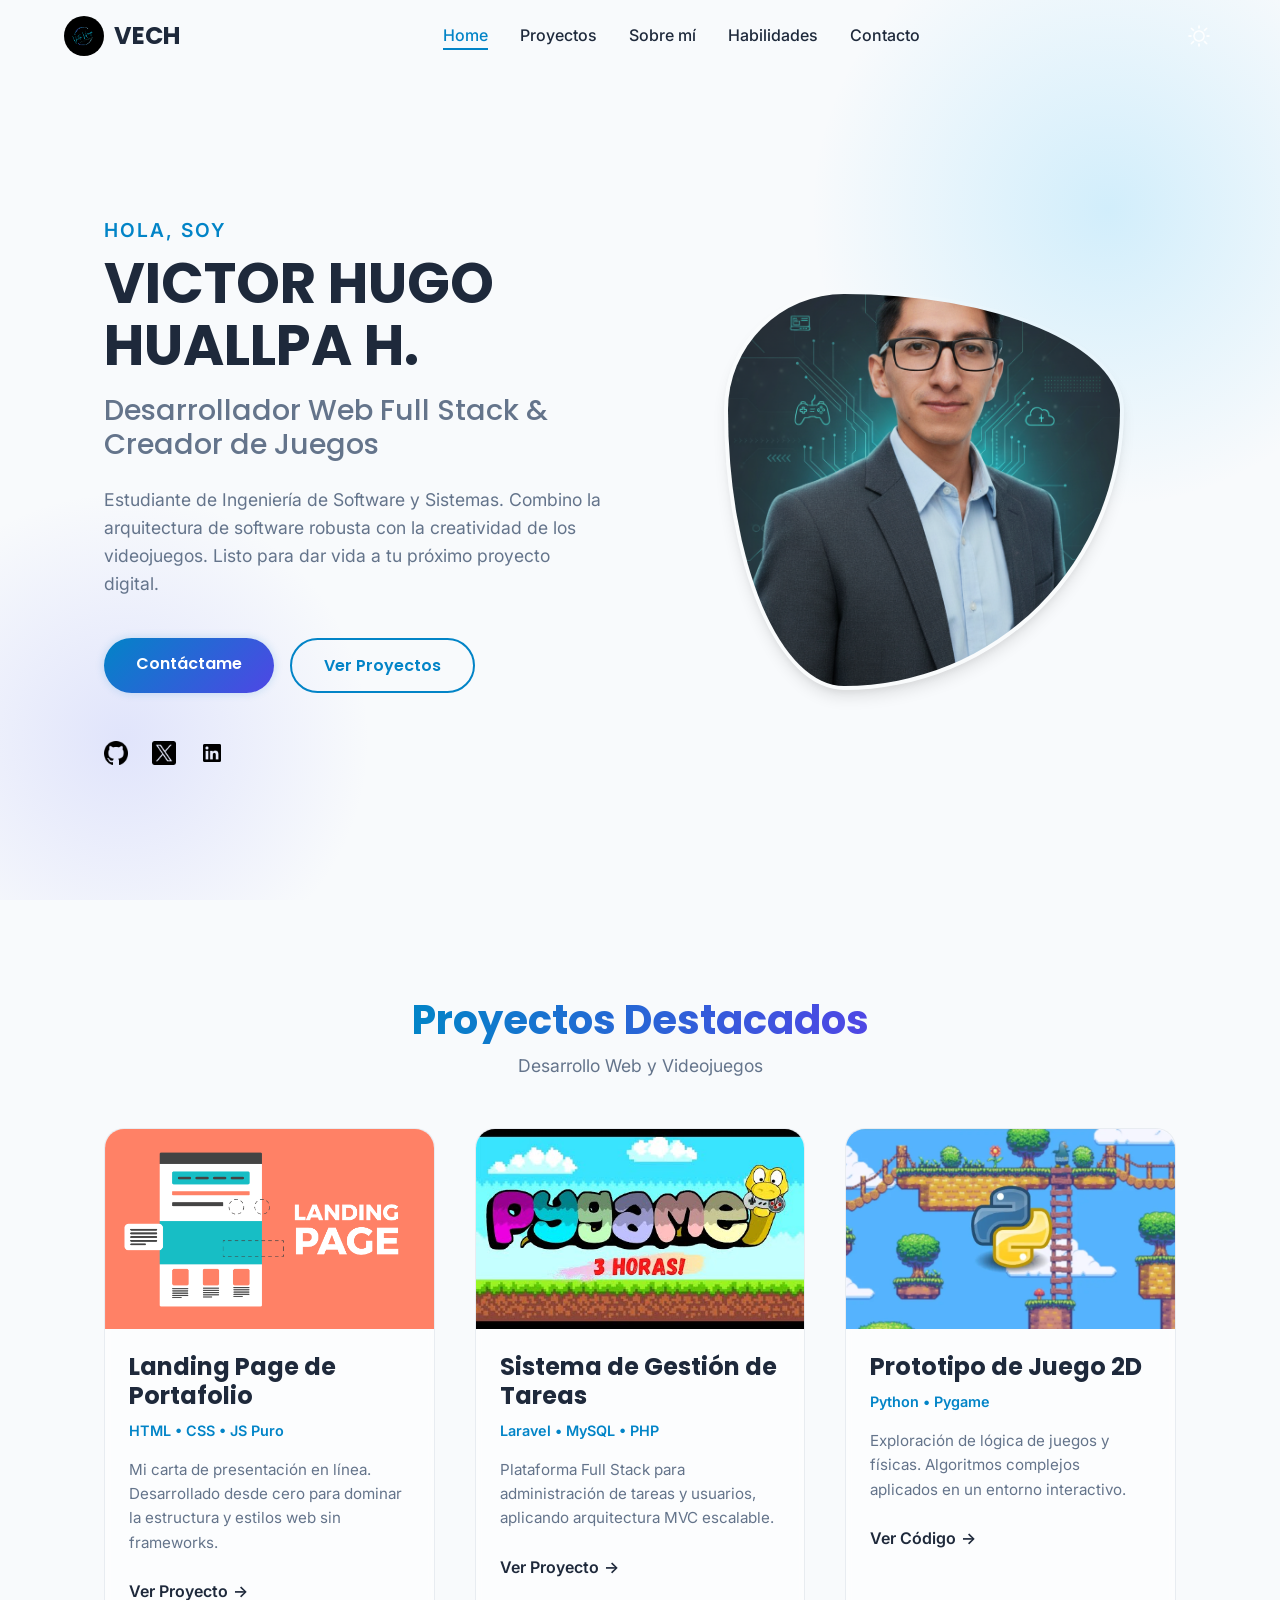
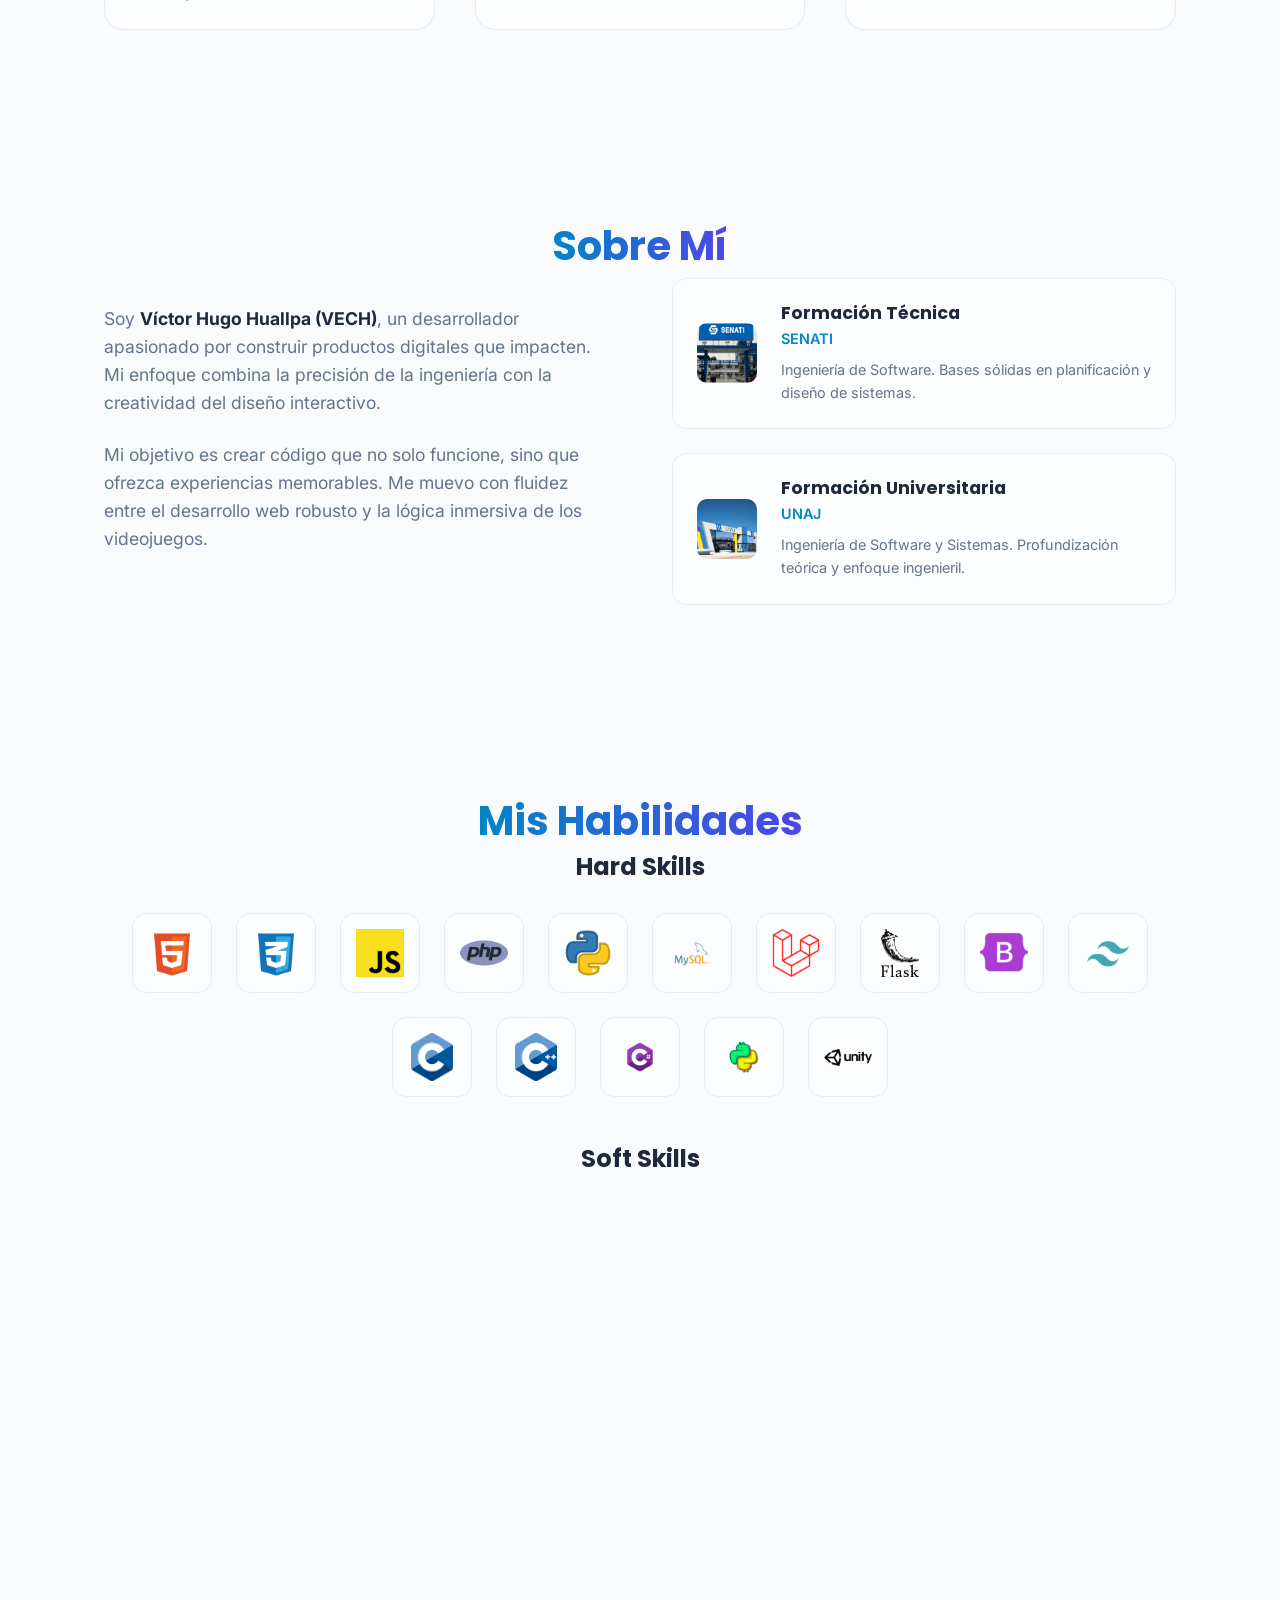
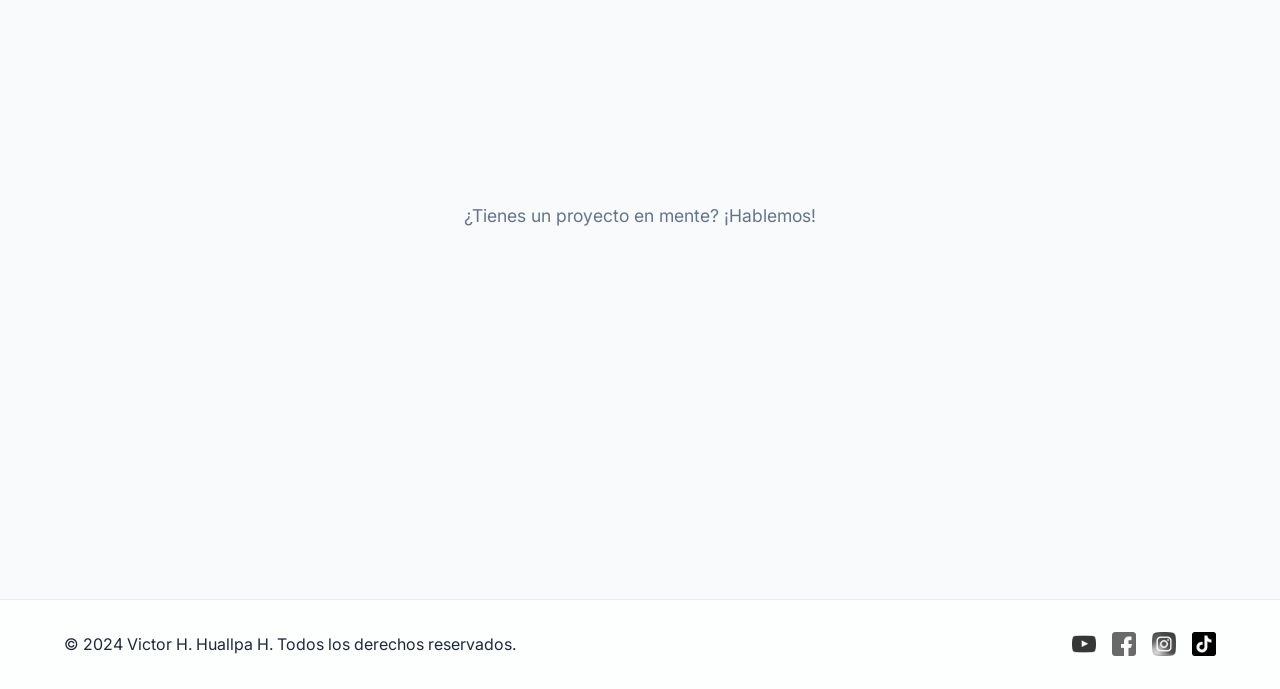
==== commit b7f9f27e: "feat(page) pagian terminada a l90%" ====
--- a/index.html
+++ b/index.html
@@ -1,207 +1,307 @@
 <!DOCTYPE html>
 <html lang="es">
+
 <head>
     <meta charset="UTF-8">
     <meta name="viewport" content="width=device-width, initial-scale=1.0">
-    
-    <meta name="description" content="Desarrollador Front-end en formación, con enfoque en HTML, CSS y JavaScript. Ver mis proyectos y habilidades en maquetación responsiva.">
-    
-    <meta name="keywords" content="Desarrollador Web, Front-end, HTML, CSS, JavaScript, Portafolio, Maquetación Responsiva">
-    
-    <link rel="canonical" href="[TU URL COMPLETA, ej: https://www.victor-dev.com]">
-    
+    <meta name="description"
+        content="Desarrollador Front-end en formación, con enfoque en HTML, CSS y JavaScript. Ver mis proyectos y habilidades en maquetación responsiva.">
+    <meta name="keywords"
+        content="Desarrollador Web, Front-end, HTML, CSS, JavaScript, Portafolio, Maquetación Responsiva">
+    <!-- <link rel="canonical" href="[TU URL COMPLETA]"> -->
+
     <link rel="icon" type="image/png" href="./public/resources/imgs/logo.png">
-    
+
     <title>VICTOR | Desarrollador Front-end | Portafolio Web</title>
 
+    <!-- Google Fonts -->
+    <link rel="preconnect" href="https://fonts.googleapis.com">
+    <link rel="preconnect" href="https://fonts.gstatic.com" crossorigin>
+    <link
+        href="https://fonts.googleapis.com/css2?family=Inter:wght@300;400;600&family=Poppins:wght@500;700&display=swap"
+        rel="stylesheet">
+
     <link rel="stylesheet" href="./public/resources/css/style.css">
-    
+    <script src="./public/resources/js/script.js" defer></script>
 </head>
+
 <body>
-    <header>
-        <div class="header">
-            <a href="#">
-                <img src="./public/resources/imgs/logo.png" alt="Logo">
-
+    <header id="main-header">
+        <div class="header-container">
+            <a href="#" class="logo">
+                <img src="./public/resources/imgs/logo.png" alt="Logo Victor">
+                <span>VECH</span>
             </a>
-            <nav class="nav-list">
-                <ul class="list-ul">
-                    <li class="link-li"><a href="#">Home</a></li>
-                    <li class="link-li"><a href="#">Proyectos</a></li>
-                    <li class="link-li"><a href="#">Sobre mi</a></li>
-                    <li class="link-li"><a href="#">habilidades</a></li>
-                    <!-- <li class="link-li"><a href="./index.html">Blog</a></li> -->
-                    <li class="link-li"><a href="#">Contacto</a></li>
+
+            <nav class="nav-menu" id="nav-menu">
+                <ul class="nav-list">
+                    <li class="nav-item"><a href="#home" class="nav-link active">Home</a></li>
+                    <li class="nav-item"><a href="#proyectos" class="nav-link">Proyectos</a></li>
+                    <li class="nav-item"><a href="#sobre-mi" class="nav-link">Sobre mí</a></li>
+                    <li class="nav-item"><a href="#habilidades" class="nav-link">Habilidades</a></li>
+                    <li class="nav-item"><a href="#contacto" class="nav-link">Contacto</a></li>
                 </ul>
+                <div class="nav-close" id="nav-close">
+                    <i class="bx bx-x"></i> <!-- Placeholder for icon -->
+                </div>
             </nav>
-            <section class="tema">
-                <div class="content-tema">
-                    <div class="balck">
-                        <img src="./public/resources/imgs/modo/luna-modo-oscuro.png" alt="icono de luna">
-                    </div>
-                    <div class="white">
-                        <img src="./public/resources/imgs/modo/sol-modo-claro.png" alt="icono de sol">
-                    </div>
-                </div>
-            </section>
+
+            <div class="header-actions">
+                <button class="theme-toggle" id="theme-toggle" aria-label="Cambiar tema">
+                    <img src="./public/resources/imgs/modo/luna-modo-oscuro.png" alt="Modo Oscuro"
+                        class="theme-icon dark-icon">
+                    <img src="./public/resources/imgs/modo/sol-modo-claro.png" alt="Modo Claro"
+                        class="theme-icon light-icon" style="display: none;">
+                </button>
+                <div class="nav-toggle" id="nav-toggle">
+                    <span></span>
+                    <span></span>
+                    <span></span>
+                </div>
+            </div>
         </div>
     </header>
 
     <main>
-        <!-- hero -->
-        <section class="hero" id="home" itemscope itemtype="http://schema.org/Person">
-            <div class="hero50 foto">
-                <img src="./public/resources/photos/perfil.png" alt="Foto de perfil de Víctor Hugo Huallpa, Ingeniero de Software">
-            </div>
-            <div class="hero50 descripcion">
-                <div class="text80">
-                    <p class="uno">HOLA SOY</p>
-                    <div class="name">
-                         <h1 itemprop="name">VICTOR HUGO HUALLPA H. </h1> 
-                        <p> 🡢 <strong>VECH</strong></p>
-                    </div>
-                   
-                    <h2 itemprop="jobTitle">Desarrollador Web Full Stack & Creador de Juegos con Visión de Ingeniería</h2> 
-                    <div class="recta"></div>
-                    <p itemprop="description">"Estudiante de Ingeniería de Software y sistemas en la UNJ y egresado de una carrera técnica en Software de SENATI. Me dedico a dar vida a aplicaciones web robustas y funcionales, además de desarrollar la lógica de juegos inmersivos. Mi código combina la arquitectura de software con la creatividad. Mira mis proyectos (Web y Juegos) para ver el potencial que aporto a cada desafío. Listo para mi primer proyecto real."</p>
-                </div>
-                <div class="enlaces">
-                    <div class="logos">
-                        <a href="#"><img src="./public/resources/imgs/redes/github-icon.png" alt="git hub"></a>
-                        <a href="#"><img src="./public/resources/imgs/redes/x.png" alt="x"></a>
-                    </div>
-                    <a href="#">Contactame -></a>
-                </div>
-            </div>
-        </section>
-
-        <!-- Proyectos -->
-        <section class="proyectos" id="proyectos">
-            <h2>Proyectos Destacados de Desarrollo Web y Creación de Videojuegos</h2>
-            <div class="carusel proyectos">
-                <div class="flecha atras"></div>
-
-                <div class="caja proyecto30" itemscope itemtype="http://schema.org/SoftwareApplication">
-                    <img src="./public/resources/photos/landing.webp" alt="Captura de Landing Page responsive con HTML y CSS" itemprop="image">
-                    <h3 itemprop="name">Landing Page de Portafolio (HTML/CSS/JS Puro)</h3>
-                    <p itemprop="description">Mi carta de presentación en línea. Un proyecto desarrollado desde cero utilizando HTML, CSS y JavaScript "puro". Fue clave para dominar la estructura, el estilo y la interactividad básica de la web, garantizando el control total sobre cada línea de código.</p>
-                    <a href="#" itemprop="url">Ver Proyecto</a>
-                </div>
-
-                <div class="caja proyecto30">
-                    <img src="./public/resources/photos/juegos2.jpg" alt="Captura de sistema de gestión de tareas desarrollado con Laravel">
-                    <h3>Sistema de Gestión de Tareas (Laravel y MySQL)</h3>
-                    <p>Proyecto **Full Stack** enfocado en la administración de tareas y usuarios. Desarrollado con el *framework* **Laravel** (PHP) para el Backend y **MySQL** como base de datos, aplicando el patrón MVC para una arquitectura escalable.</p>
-                    <a href="#">Ver Proyecto</a>
-                </div>
-
-                <div class="caja proyecto30">
-                    <img src="./public/resources/photos/juegos.jpg" alt="Captura de pantalla de un juego 2D usando Pygame">
-                    <h3>Prototipo de Juego 2D (Python y Pygame)</h3>
-                    <p>Exploración de la **lógica de juegos** y físicas básicas. Desarrollado en **Python** utilizando la librería **Pygame**. Demuestra mi capacidad para aplicar algoritmos complejos en entornos no web.</p>
-                    <a href="#">Ver Código</a>
-                </div>
-
-                <div class="flecha adelante"></div>
-            </div>
-        </section>
-
-        <!-- SOBRE MI -->
-        <section class="sobre-mi" id="sobre-mi">
-            <h2>Sobre Mí: Ingeniero de Software en Formación</h2>
-            <p><strong>Mi trayectoria:</strong> "Soy Víctor Hugo Huallpa Huahuacondori (VECH), un desarrollador impulsado por la idea de construir y dar vida a productos digitales. Desde el principio, mi objetivo ha sido crear código que no solo funcione, sino que ofrezca una experiencia de usuario memorable. Mi pasión se divide en dos mundos: la arquitectura web robusta y la lógica inmersiva de los videojuegos."</p>
-
-            <div class="formacion">
-                <div class="tecnica">
-                    <img src="./public/resources/photos/senati.jpg" alt="Logo de SENATI, Formación Técnica en Software">
-                    <h3>Formación Técnica (SENATI)</h3>
-                    <p>"Completé mi carrera técnica en **Ingeniería de Software**, una etapa que me proporcionó una base sólida en la planificación, **diseño de sistemas** y buenas prácticas de codificación. Esto me permite abordar cualquier proyecto con visión a largo plazo."</p>
-                </div>
-                <div class="universitaria">
-                    <img src="./public/resources/photos/unaj.jpeg" alt="Logo de UNAJ, Formación Universitaria en Ingeniería de Software y Sistemas">
-                    <h3>Formación Actual (UNAJ)</h3>
-                    <p>"Actualmente, estoy potenciando y profundizando mis conocimientos como estudiante en la Universidad Nacional de Juliaca (UNAJ), una etapa que complementa mi experiencia técnica con un **enfoque ingenieril más amplio** y teórico."</p>
-                </div>
-            </div>
-            <p>"Busco aplicar esta versatilidad para crear soluciones completas: puedo construir el **sitio web de un juego**, la herramienta de administración (dashboard) y la lógica interna del juego."</p>
-        </section>
-
-        <!-- habilidades -->
-        <section class="habilidades">
-            <h2>Habilidades</h2>
-            <!-- hard skills -->
-            <div class="skills hard">
-                <h3>Mi kit de herramientas (Hard Skills)</h3>
-                <div class="img-hard-skills">
-                    <img src="./public/resources/imgs/tecnologias/html-5-logo.png" alt="IMAGEN HTML">
-                    <img src="./public/resources/imgs/tecnologias/css-3-logo.png" alt="IMAGEN CSS">
-                    <img src="./public/resources/imgs/tecnologias/javascript-logo.png" alt="IMAGEN JAVASCRIPT">
-                    <img src="./public/resources/imgs/tecnologias/php-logo.png" alt="imagen php">
-                    <img src="./public/resources/imgs/tecnologias/python.png" alt="python">
-                    <img src="./public/resources/imgs/tecnologias/mysql-logo.png" alt="IAMGEN MYSQL">
-                    <img src="./public/resources/imgs/tecnologias/laravel-logo.png" alt="IMAGEN LARAVEL">
-                    <img src="./public/resources/imgs/tecnologias/flask.png" alt="flask">
-                    <img src="./public/resources/imgs/tecnologias/bootstrap-logo.png" alt="IAMGEN BOOTSTRAP">
-                    <img src="./public/resources/imgs/tecnologias/tailwind-logo.png" alt="IMAGEN TAILWIN">
-                    <img src="./public/resources/imgs/tecnologias/c.png" alt="c">
-                    <img src="./public/resources/imgs/tecnologias/cpp.png" alt="c++">
-                    <img src="./public/resources/imgs/tecnologias/Csharp.png" alt="c#">
-                    <img src="./public/resources/imgs/tecnologias/pygame.png" alt="pygame">
-                    <img src="./public/resources/imgs/tecnologias/unity.png" alt="unity">
-                </div>
-            </div>
-            <!-- soft skilld -->
-            <div class="skills soft">
-                <h3>Habilidades Blandas (Soft Skills)</h3>
-                <div class="soft-skill">
-                    <img src="./public/resources/imgs/habilidades/rompezabeza.png" alt="Un rompecabeza armandoce">
-                    <p>Resolucion de problemas</p>
-                </div>
-                <div class="soft-skill">
-                    <img src="./public/resources/imgs/habilidades/conocimiento.png" alt="un cerebro sobre libros">
-                    <p>Aprendizaje Continuo</p>
-                </div>
-                <div class="soft-skill">
-                    <img src="./public/resources/imgs/habilidades/servicio-al-cliente.png" alt="persona con una laptop levantando el pulgar arriba">
-                    <p>Trabajo Autodirigido</p>
-                </div>
-                <div class="soft-skill">
-                    <img src="./public/resources/imgs/habilidades/megafono.png" alt="Comunicacion Efectiva">
-                    <p>Comunicacion Efectiva</p>
-                </div>
-                <div class="soft-skill">
-                    <img src="./public/resources/imgs/habilidades/lista-de-verificacion.png" alt="una lista de verificacion">
-                    <p>organizacion</p>
-                </div>
-                <div class="soft-skill">
-                    <img src="./public/resources/imgs/habilidades/grupo.png" alt="un ciruclo de personas y un check en el centro">
-                    <p>Trabajo en equipo</p>
-                </div>
-                <div class="soft-skill">
-                        <img src="./public/resources/imgs/banderas/reino-unido-bandera.png" alt="bandera de Reino Unido">
-                        <p>ingles</p>
-                </div>
-            </div>
-        </section>
-
-        <!-- contacto -->
-         <section class="contacto">
-            <h2>Contacto: </h2>
-            <div class="redes-contacto">
-                <img src="./public/resources/imgs/redes/github-icon.png" alt="log de Git Hub">
-                <img src="./public/resources/imgs/redes/linkedin-icon.png" alt="logo de Linkedin">
-                <img src="./public/resources/imgs/redes/gmail-icon.png" alt="logo de Gmail">
-            </div>
-         </section>
+        <!-- Hero Section -->
+        <section class="hero" id="home">
+            <div class="hero-container">
+                <div class="hero-content">
+                    <p class="hero-greeting">HOLA, SOY</p>
+                    <h1 class="hero-title">VICTOR HUGO HUALLPA H.</h1>
+                    <h2 class="hero-subtitle">Desarrollador Web Full Stack & <br>Creador de Juegos</h2>
+                    <p class="hero-description">
+                        Estudiante de Ingeniería de Software y Sistemas. Combino la arquitectura de software robusta con
+                        la creatividad de los videojuegos. Listo para dar vida a tu próximo proyecto digital.
+                    </p>
+                    <div class="hero-buttons">
+                        <a href="#contacto" class="btn btn-primary">Contáctame</a>
+                        <a href="#proyectos" class="btn btn-secondary">Ver Proyectos</a>
+                    </div>
+                    <div class="hero-socials">
+                        <a href="#" target="_blank" aria-label="GitHub"><img
+                                src="./public/resources/imgs/redes/github-icon.png" alt="GitHub"></a>
+                        <a href="#" target="_blank" aria-label="X (Twitter)"><img
+                                src="./public/resources/imgs/redes/x.png" alt="X"></a>
+                        <a href="#" target="_blank" aria-label="LinkedIn"><img
+                                src="./public/resources/imgs/redes/linkedin-icon.png" alt="LinkedIn"></a>
+                    </div>
+                </div>
+                <div class="hero-image">
+                    <div class="image-wrapper">
+                        <img src="./public/resources/photos/perfil.png" alt="Víctor Hugo Huallpa">
+                    </div>
+                </div>
+            </div>
+        </section>
+
+        <!-- Proyectos Section -->
+        <section class="section projects" id="proyectos">
+            <h2 class="section-title">Proyectos Destacados</h2>
+            <p class="section-subtitle">Desarrollo Web y Videojuegos</p>
+
+            <div class="projects-container">
+                <!-- Proyecto 1 -->
+                <article class="project-card">
+                    <div class="project-image">
+                        <img src="./public/resources/photos/landing.webp" alt="Landing Page Portafolio">
+                    </div>
+                    <div class="project-content">
+                        <h3>Landing Page de Portafolio</h3>
+                        <p class="project-tech">HTML • CSS • JS Puro</p>
+                        <p class="project-desc">Mi carta de presentación en línea. Desarrollado desde cero para dominar
+                            la estructura y estilos web sin frameworks.</p>
+                        <a href="#" class="btn-link">Ver Proyecto <span class="arrow">→</span></a>
+                    </div>
+                </article>
+
+                <!-- Proyecto 2 -->
+                <article class="project-card">
+                    <div class="project-image">
+                        <img src="./public/resources/photos/juegos2.jpg" alt="Sistema de Gestión">
+                    </div>
+                    <div class="project-content">
+                        <h3>Sistema de Gestión de Tareas</h3>
+                        <p class="project-tech">Laravel • MySQL • PHP</p>
+                        <p class="project-desc">Plataforma Full Stack para administración de tareas y usuarios,
+                            aplicando arquitectura MVC escalable.</p>
+                        <a href="#" class="btn-link">Ver Proyecto <span class="arrow">→</span></a>
+                    </div>
+                </article>
+
+                <!-- Proyecto 3 -->
+                <article class="project-card">
+                    <div class="project-image">
+                        <img src="./public/resources/photos/juegos.jpg" alt="Juego 2D">
+                    </div>
+                    <div class="project-content">
+                        <h3>Prototipo de Juego 2D</h3>
+                        <p class="project-tech">Python • Pygame</p>
+                        <p class="project-desc">Exploración de lógica de juegos y físicas. Algoritmos complejos
+                            aplicados en un entorno interactivo.</p>
+                        <a href="#" class="btn-link">Ver Código <span class="arrow">→</span></a>
+                    </div>
+                </article>
+            </div>
+        </section>
+
+        <!-- Sobre Mí Section -->
+        <section class="section about" id="sobre-mi">
+            <h2 class="section-title">Sobre Mí</h2>
+            <div class="about-container">
+                <div class="about-text">
+                    <p>
+                        Soy <strong>Víctor Hugo Huallpa (VECH)</strong>, un desarrollador apasionado por construir
+                        productos digitales que impacten. Mi enfoque combina la precisión de la ingeniería con la
+                        creatividad del diseño interactivo.
+                    </p>
+                    <p>
+                        Mi objetivo es crear código que no solo funcione, sino que ofrezca experiencias memorables. Me
+                        muevo con fluidez entre el desarrollo web robusto y la lógica inmersiva de los videojuegos.
+                    </p>
+                </div>
+
+                <div class="education-grid">
+                    <div class="education-card">
+                        <div class="edu-icon">
+                            <img src="./public/resources/photos/senati.jpg" alt="SENATI">
+                        </div>
+                        <div class="edu-info">
+                            <h3>Formación Técnica</h3>
+                            <span class="institution">SENATI</span>
+                            <p>Ingeniería de Software. Bases sólidas en planificación y diseño de sistemas.</p>
+                        </div>
+                    </div>
+                    <div class="education-card">
+                        <div class="edu-icon">
+                            <img src="./public/resources/photos/unaj.jpeg" alt="UNAJ">
+                        </div>
+                        <div class="edu-info">
+                            <h3>Formación Universitaria</h3>
+                            <span class="institution">UNAJ</span>
+                            <p>Ingeniería de Software y Sistemas. Profundización teórica y enfoque ingenieril.</p>
+                        </div>
+                    </div>
+                </div>
+            </div>
+        </section>
+
+        <!-- Habilidades Section -->
+        <section class="section skills" id="habilidades">
+            <h2 class="section-title">Mis Habilidades</h2>
+
+            <div class="skills-container">
+                <div class="skills-group">
+                    <h3>Hard Skills</h3>
+                    <div class="skills-grid">
+                        <div class="skill-item" title="HTML5"><img
+                                src="./public/resources/imgs/tecnologias/html-5-logo.png" alt="HTML"></div>
+                        <div class="skill-item" title="CSS3"><img
+                                src="./public/resources/imgs/tecnologias/css-3-logo.png" alt="CSS"></div>
+                        <div class="skill-item" title="JavaScript"><img
+                                src="./public/resources/imgs/tecnologias/javascript-logo.png" alt="JS"></div>
+                        <div class="skill-item" title="PHP"><img src="./public/resources/imgs/tecnologias/php-logo.png"
+                                alt="PHP"></div>
+                        <div class="skill-item" title="Python"><img src="./public/resources/imgs/tecnologias/python.png"
+                                alt="Python"></div>
+                        <div class="skill-item" title="MySQL"><img
+                                src="./public/resources/imgs/tecnologias/mysql-logo.png" alt="MySQL"></div>
+                        <div class="skill-item" title="Laravel"><img
+                                src="./public/resources/imgs/tecnologias/laravel-logo.png" alt="Laravel"></div>
+                        <div class="skill-item" title="Flask"><img src="./public/resources/imgs/tecnologias/flask.png"
+                                alt="Flask"></div>
+                        <div class="skill-item" title="Bootstrap"><img
+                                src="./public/resources/imgs/tecnologias/bootstrap-logo.png" alt="Bootstrap"></div>
+                        <div class="skill-item" title="Tailwind"><img
+                                src="./public/resources/imgs/tecnologias/tailwind-logo.png" alt="Tailwind"></div>
+                        <div class="skill-item" title="C"><img src="./public/resources/imgs/tecnologias/c.png" alt="C">
+                        </div>
+                        <div class="skill-item" title="C++"><img src="./public/resources/imgs/tecnologias/cpp.png"
+                                alt="C++"></div>
+                        <div class="skill-item" title="C#"><img src="./public/resources/imgs/tecnologias/Csharp.png"
+                                alt="C#"></div>
+                        <div class="skill-item" title="Pygame"><img src="./public/resources/imgs/tecnologias/pygame.png"
+                                alt="Pygame"></div>
+                        <div class="skill-item" title="Unity"><img src="./public/resources/imgs/tecnologias/unity.png"
+                                alt="Unity"></div>
+                    </div>
+                </div>
+
+                <div class="skills-group">
+                    <h3>Soft Skills</h3>
+                    <div class="soft-skills-grid">
+                        <div class="soft-skill-card">
+                            <img src="./public/resources/imgs/habilidades/rompezabeza.png" alt="Resolución">
+                            <p>Resolución de Problemas</p>
+                        </div>
+                        <div class="soft-skill-card">
+                            <img src="./public/resources/imgs/habilidades/conocimiento.png" alt="Aprendizaje">
+                            <p>Aprendizaje Continuo</p>
+                        </div>
+                        <div class="soft-skill-card">
+                            <img src="./public/resources/imgs/habilidades/servicio-al-cliente.png" alt="Autodirigido">
+                            <p>Trabajo Autodirigido</p>
+                        </div>
+                        <div class="soft-skill-card">
+                            <img src="./public/resources/imgs/habilidades/megafono.png" alt="Comunicación">
+                            <p>Comunicación Efectiva</p>
+                        </div>
+                        <div class="soft-skill-card">
+                            <img src="./public/resources/imgs/habilidades/lista-de-verificacion.png" alt="Organización">
+                            <p>Organización</p>
+                        </div>
+                        <div class="soft-skill-card">
+                            <img src="./public/resources/imgs/habilidades/grupo.png" alt="Equipo">
+                            <p>Trabajo en Equipo</p>
+                        </div>
+                        <div class="soft-skill-card">
+                            <img src="./public/resources/imgs/banderas/reino-unido-bandera.png" alt="Inglés">
+                            <p>Inglés</p>
+                        </div>
+                    </div>
+                </div>
+            </div>
+        </section>
+
+        <!-- Contacto Section -->
+        <section class="section contact" id="contacto">
+            <h2 class="section-title">Contáctame</h2>
+            <p class="section-subtitle">¿Tienes un proyecto en mente? ¡Hablemos!</p>
+
+            <div class="contact-container">
+                <div class="contact-card">
+                    <a href="#" class="contact-link">
+                        <img src="./public/resources/imgs/redes/gmail-icon.png" alt="Email">
+                        <span>Email</span>
+                    </a>
+                </div>
+                <div class="contact-card">
+                    <a href="#" class="contact-link">
+                        <img src="./public/resources/imgs/redes/linkedin-icon.png" alt="LinkedIn">
+                        <span>LinkedIn</span>
+                    </a>
+                </div>
+                <div class="contact-card">
+                    <a href="#" class="contact-link">
+                        <img src="./public/resources/imgs/redes/github-icon.png" alt="GitHub">
+                        <span>GitHub</span>
+                    </a>
+                </div>
+            </div>
+        </section>
     </main>
-    <footer>
-        <p>© 2024 |Victor H. Huallpa H. Todos los derechos reservados.</p>
-        <section>
-            <a href="#"><img src="./public/resources/imgs/redes/youtube-icon.png" alt="logo de youtube"></a>
-            <a href="#"><img src="./public/resources/imgs/redes/facebook.png" alt="facebook"></a>
-            <a href="#"><img src="./public/resources/imgs/redes/instagram.png" alt="instagram"></a>
-            <a href="#"><img src="./public/resources/imgs/redes/tiktok.png" alt="tiktok"></a>
-        </section>
+
+    <footer class="footer">
+        <div class="footer-content">
+            <p>&copy; 2024 Victor H. Huallpa H. Todos los derechos reservados.</p>
+            <div class="footer-socials">
+                <a href="#"><img src="./public/resources/imgs/redes/youtube-icon.png" alt="YouTube"></a>
+                <a href="#"><img src="./public/resources/imgs/redes/facebook.png" alt="Facebook"></a>
+                <a href="#"><img src="./public/resources/imgs/redes/instagram.png" alt="Instagram"></a>
+                <a href="#"><img src="./public/resources/imgs/redes/tiktok.png" alt="TikTok"></a>
+            </div>
+        </div>
     </footer>
 </body>
+
 </html>
--- a/public/resources/css/style.css
+++ b/public/resources/css/style.css
@@ -1,233 +1,902 @@
-@import url('https://fonts.googleapis.com/css2?family=Roboto:ital,wght@0,100..900;1,100..900&display=swap');
-
+/* =========================================
+   1. VARIABLES & THEME SETUP
+   ========================================= */
 :root {
-  /* FONDO */
-  --color-bg: #ECEFF4;
-
-  /* TEXTO */
-  --color-text-primary: #2E3440;
-  --color-text-secondary: #4C566A;
-
-  /* ACENTOS */
-  --color-primary: #5E81AC;
-  --color-primary-hover: #81A1C1;
-
-  /* FUENTES */
-  --font-family-primary: 'Roboto', sans-serif;
-  --font-weight-regular: 400; /* Peso normal para párrafos */
-  --font-weight-bold: 700;    /* Peso para títulos o texto destacado */
-  
-  /* TAMAÑOS DE FUENTE (Opcional, pero útil para escalabilidad) */
-  --font-size-base: 1rem;       /* Tamaño base del párrafo (16px) */
-  --font-size-h1: 2.5rem;       /* Tamaño para el H1 */
-  --font-size-h2: 2rem;         /* Tamaño para el H2 */
-  --font-size-small: 0.875rem;  /* Tamaño para texto pequeño (ej: footer) */
-
-  /* EXTRAS */
-  --color-border: #D8DEE9;
-  --color-card-bg: #FFFFFF;
-  --color-figma: #D9D9D9;
-}
-*{
-  margin: 0;
-  padding: 0;
-}
-
-body, html{
-  max-width: 100vw;
-  min-height: 100vh;
+    /* Color Palette - Dark Mode (Default) */
+    --bg-body: #0f172a;
+    --bg-glass: rgba(30, 41, 59, 0.7);
+    --bg-card: rgba(30, 41, 59, 0.5);
+    --bg-card-hover: rgba(51, 65, 85, 0.6);
+
+    --text-primary: #f8fafc;
+    --text-secondary: #94a3b8;
+    --text-accent: #38bdf8;
+
+    --primary-color: #38bdf8;
+    /* Sky 400 */
+    --secondary-color: #818cf8;
+    /* Indigo 400 */
+    --accent-color: #22d3ee;
+    /* Cyan 400 */
+
+    --border-color: rgba(148, 163, 184, 0.1);
+    --shadow-sm: 0 4px 6px -1px rgba(0, 0, 0, 0.1), 0 2px 4px -1px rgba(0, 0, 0, 0.06);
+    --shadow-lg: 0 10px 15px -3px rgba(0, 0, 0, 0.1), 0 4px 6px -2px rgba(0, 0, 0, 0.05);
+    --shadow-neon: 0 0 10px rgba(56, 189, 248, 0.3);
+
+    /* Typography */
+    --font-heading: 'Poppins', sans-serif;
+    --font-body: 'Inter', sans-serif;
+
+    /* Transitions */
+    --transition-fast: 0.2s ease;
+    --transition-medium: 0.3s ease;
+}
+
+[data-theme="light"] {
+    --bg-body: #f8fafc;
+    --bg-glass: rgba(255, 255, 255, 0.8);
+    --bg-card: rgba(255, 255, 255, 0.6);
+    --bg-card-hover: rgba(255, 255, 255, 0.9);
+
+    --text-primary: #1e293b;
+    --text-secondary: #64748b;
+    --text-accent: #0284c7;
+
+    --primary-color: #0284c7;
+    /* Sky 600 */
+    --secondary-color: #4f46e5;
+    /* Indigo 600 */
+    --accent-color: #0891b2;
+    /* Cyan 600 */
+
+    --border-color: rgba(148, 163, 184, 0.2);
+    --shadow-neon: 0 0 10px rgba(2, 132, 199, 0.2);
+}
+
+/* =========================================
+   2. RESET & BASE STYLES
+   ========================================= */
+* {
+    margin: 0;
+    padding: 0;
+    box-sizing: border-box;
+}
+
+html {
+    scroll-behavior: smooth;
+    font-size: 16px;
 }
 
 body {
-  margin:0 3%;
-  background-color: var(--color-bg);
-  color: var(--color-text-primary);
-  font-family: var(--font-family-primary); 
-  font-size: var(--font-size-base);
-  font-weight: var(--font-weight-regular);
-}
-
-/* ------------ HEADRE ------------ */
-header{
-  position: fixed;
-  height: 4.8rem;
-  width: 94%;
-  display: flex;
-  justify-content: center;
-}
-
-header > .header{
-  height: 90%;
-  width: 75%;
-  padding: .2rem 2.7em;
-  display: flex;
-  justify-content: space-between;
-  background: var(--color-border);
-  border-radius: 0 0 12px 12px;
-}
-
-/* logo  */
-header > .header > a{
-  height: 95%;
-  margin: 0 .5rem;
-
-}
-
-header > .header > a > img{
-  height: 100%;
-  border-radius: 50%;
-}
-
-/* navegacion */
-header > .header nav{
-  width: 70%;
-  margin: 0.5rem;
-}
-
-header > .header nav > ul{
-  height: 85%;
-  margin: 0 2.5rem;
-  display: flex;
-  align-items: flex-end;
-  justify-content: space-between;
-  list-style: none;
-}
-
-header > .header nav > ul > li{
-  margin: 0 .5rem;
-}
-
-header > .header nav > ul > li > a{
-  text-decoration: none;
-  font-family: var(--font-family-primary);
-  color: var(--color-text-secondary);
-  font-weight: 350;
-}
-
-header > .header nav > ul > li > a:hover{
-  color: var(--color-primary-hover);
-  text-decoration: underline;
-}
-
-/* tema o modo (oscuro claro) */
-header > .header > .tema{
-  height: 100%;
-  width: 4%;
-  margin: 0 .5rem;
-  display: flex;
-  align-items: center;
-
-}
-
-header > .header > .tema > .content-tema{
-  height: 30%;
-  width: 100%;
-  padding: 4% 5%;
-  display: flex;
-  justify-content: space-between;
-  background-color: var(--color-card-bg);
-  border-radius: 50px;
-  cursor: pointer;
-
-}
-header > .header > .tema > .content-tema > div {
-  height: 100%;
-}
-
-header > .header > .tema > .content-tema > div > img{
-  height: 100%;
-}
-
-/* ------------ MAIN ------------ */
-
-main{
-  /* height: 4.8rem; */
-  padding: 4.8rem 3rem 0 3rem ;
-}
-
-main > .hero {
-  height: 55vh;
-  display: flex;
-  margin: 4rem 5rem 15rem 5rem;
-  padding: 4rem 5rem;
-  background-color: var(--color-figma);
-  border-radius: 15px;
-}
-
-main > .hero > .foto {
-  height: 100%;
-  margin-right: 3rem;
-  /* border-radius: 15px; */
-}
-
-main > .hero > .foto > img {
-  height: 100%;
-  border-radius: 15px;
-}
-
-main > .hero > .descripcion{
-  display: flex;
-  flex-direction: column;
-  justify-content: space-between;
-  margin-top: 3.5rem;
-  margin-left: 2rem;
-  margin-bottom: 2rem;
-}
-
-main > .hero > .descripcion > .text80 > .uno{
-  font-size: 20px;
-  color: var(--color-text-primary);
-}
-
-main > .hero > .descripcion > .text80 > .name{ 
-  display: flex;
-  align-items: center;
-  font-size: 27px;
-}
-main > .hero > .descripcion > .text80 > .name > h1{
-  font-weight: 550; 
-  /* font-size: 2.5em; */
-}
-
-main > .hero > .descripcion > .text80 > .name > p{ 
-  font-size: 37px;
-  margin-left: 5px;
-  display: flex;
-  align-items: center;
-}
-
-main > .hero > .descripcion > .text80 > .name > p > strong{
-  margin-left: 10px;
-  font-weight: 500;
-}
-
-main > .hero > .descripcion > .text80 > h2{
-  font-weight: 450;
-  text-decoration: underline;
-  text-underline-offset: 5px;
-  margin-bottom: 2rem;
-}
-
-main > .hero > .descripcion > .enlaces{
-  display: flex;
-
-}
-
-main > .hero > .descripcion > .enlaces > .logos{
-  
-}
-
-main > .hero > .descripcion > .enlaces > .logos a img{
-  height: 50px;
-}
-
-
-
-
-main > .proyectos img{
-  height: 100px;
-}
-
-main > .habilidades img{
-  height: 100px;
+    background-color: var(--bg-body);
+    color: var(--text-primary);
+    font-family: var(--font-body);
+    line-height: 1.6;
+    overflow-x: hidden;
+    transition: background-color var(--transition-medium), color var(--transition-medium);
+}
+
+a {
+    text-decoration: none;
+    color: inherit;
+    transition: color var(--transition-fast);
+}
+
+ul {
+    list-style: none;
+}
+
+img {
+    max-width: 100%;
+    display: block;
+}
+
+/* =========================================
+   3. TYPOGRAPHY
+   ========================================= */
+h1,
+h2,
+h3,
+h4,
+h5,
+h6 {
+    font-family: var(--font-heading);
+    font-weight: 700;
+    line-height: 1.2;
+    color: var(--text-primary);
+}
+
+.section-title {
+    font-size: 2.5rem;
+    text-align: center;
+    margin: 0 auto 0.5rem auto;
+    background: linear-gradient(to right, var(--primary-color), var(--secondary-color));
+    -webkit-background-clip: text;
+    background-clip: text;
+    color: transparent;
+    display: block;
+    width: fit-content;
+}
+
+.section-subtitle {
+    text-align: center;
+    color: var(--text-secondary);
+    margin-bottom: 3rem;
+    font-size: 1.1rem;
+}
+
+/* =========================================
+   4. COMPONENTS
+   ========================================= */
+/* Buttons */
+.btn {
+    display: inline-block;
+    padding: 0.8rem 2rem;
+    border-radius: 50px;
+    font-weight: 600;
+    cursor: pointer;
+    transition: all var(--transition-medium);
+    font-family: var(--font-heading);
+}
+
+.btn-primary {
+    background: linear-gradient(135deg, var(--primary-color), var(--secondary-color));
+    color: white;
+    box-shadow: var(--shadow-neon);
+    border: none;
+}
+
+.btn-primary:hover {
+    transform: translateY(-2px);
+    box-shadow: 0 0 20px rgba(56, 189, 248, 0.5);
+}
+
+.btn-secondary {
+    background: transparent;
+    border: 2px solid var(--primary-color);
+    color: var(--primary-color);
+}
+
+.btn-secondary:hover {
+    background: rgba(56, 189, 248, 0.1);
+    transform: translateY(-2px);
+}
+
+/* =========================================
+   5. LAYOUT & SECTIONS
+   ========================================= */
+/* Header */
+header {
+    position: fixed;
+    top: 0;
+    left: 0;
+    width: 100%;
+    z-index: 1000;
+    padding: 1rem 5%;
+    transition: all var(--transition-medium);
+}
+
+header.scrolled {
+    padding: 0.5rem 5%;
+    background: var(--bg-glass);
+    backdrop-filter: blur(10px);
+    border-bottom: 1px solid var(--border-color);
+}
+
+.header-container {
+    display: flex;
+    justify-content: space-between;
+    align-items: center;
+    max-width: 1200px;
+    margin: 0 auto;
+}
+
+.logo {
+    display: flex;
+    align-items: center;
+    gap: 10px;
+    font-size: 1.5rem;
+    font-weight: 700;
+    font-family: var(--font-heading);
+}
+
+.logo img {
+    height: 40px;
+    width: 40px;
+    border-radius: 50%;
+    object-fit: cover;
+}
+
+.nav-list {
+    display: flex;
+    gap: 2rem;
+}
+
+.nav-link {
+    font-weight: 500;
+    position: relative;
+}
+
+.nav-link::after {
+    content: '';
+    position: absolute;
+    bottom: -5px;
+    left: 0;
+    width: 0;
+    height: 2px;
+    background: var(--primary-color);
+    transition: width var(--transition-medium);
+}
+
+.nav-link:hover::after,
+.nav-link.active::after {
+    width: 100%;
+}
+
+.nav-link:hover,
+.nav-link.active {
+    color: var(--primary-color);
+}
+
+.header-actions {
+    display: flex;
+    align-items: center;
+    gap: 1rem;
+}
+
+.theme-toggle {
+    background: none;
+    border: none;
+    cursor: pointer;
+    padding: 5px;
+    border-radius: 50%;
+    transition: background var(--transition-fast);
+}
+
+.theme-toggle:hover {
+    background: rgba(255, 255, 255, 0.1);
+}
+
+.theme-icon {
+    width: 24px;
+    height: 24px;
+}
+
+.nav-toggle,
+.nav-close {
+    display: none;
+}
+
+/* Hero Section */
+.hero {
+    min-height: 100vh;
+    display: flex;
+    align-items: center;
+    padding-top: 80px;
+    /* Header height */
+    position: relative;
+    overflow: hidden;
+}
+
+/* Background Blob Effect */
+.hero::before {
+    content: '';
+    position: absolute;
+    top: -10%;
+    right: -10%;
+    width: 600px;
+    height: 600px;
+    background: radial-gradient(circle, rgba(56, 189, 248, 0.2) 0%, rgba(0, 0, 0, 0) 70%);
+    border-radius: 50%;
+    z-index: -1;
+}
+
+.hero::after {
+    content: '';
+    position: absolute;
+    bottom: -10%;
+    left: -10%;
+    width: 500px;
+    height: 500px;
+    background: radial-gradient(circle, rgba(129, 140, 248, 0.2) 0%, rgba(0, 0, 0, 0) 70%);
+    border-radius: 50%;
+    z-index: -1;
+}
+
+.hero-container {
+    display: grid;
+    grid-template-columns: 1fr 1fr;
+    gap: 4rem;
+    max-width: 1200px;
+    margin: 0 auto;
+    padding: 0 5%;
+    align-items: center;
+}
+
+.hero-greeting {
+    font-size: 1.2rem;
+    color: var(--primary-color);
+    font-weight: 600;
+    letter-spacing: 2px;
+    margin-bottom: 0.5rem;
+}
+
+.hero-title {
+    font-size: 3.5rem;
+    margin-bottom: 1rem;
+    line-height: 1.1;
+}
+
+.hero-subtitle {
+    font-size: 1.8rem;
+    color: var(--text-secondary);
+    margin-bottom: 1.5rem;
+    font-weight: 500;
+}
+
+.hero-description {
+    color: var(--text-secondary);
+    margin-bottom: 2.5rem;
+    max-width: 500px;
+    font-size: 1.1rem;
+}
+
+.hero-buttons {
+    display: flex;
+    gap: 1rem;
+    margin-bottom: 3rem;
+}
+
+.hero-socials {
+    display: flex;
+    gap: 1.5rem;
+}
+
+.hero-socials img {
+    width: 24px;
+    height: 24px;
+    filter: grayscale(100%) brightness(200%);
+    /* Make icons white-ish */
+    transition: all var(--transition-fast);
+}
+
+[data-theme="light"] .hero-socials img {
+    filter: grayscale(100%) brightness(0%);
+    /* Make icons black-ish */
+}
+
+.hero-socials a:hover img {
+    filter: none;
+    transform: scale(1.1);
+}
+
+.image-wrapper {
+    position: relative;
+    width: 400px;
+    height: 400px;
+    margin: 0 auto;
+}
+
+.image-wrapper img {
+    width: 100%;
+    height: 100%;
+    object-fit: cover;
+    border-radius: 30% 70% 70% 30% / 30% 30% 70% 70%;
+    box-shadow: var(--shadow-lg);
+    animation: morph 8s ease-in-out infinite;
+    border: 4px solid rgba(255, 255, 255, 0.1);
+}
+
+@keyframes morph {
+    0% {
+        border-radius: 60% 40% 30% 70% / 60% 30% 70% 40%;
+    }
+
+    50% {
+        border-radius: 30% 60% 70% 40% / 50% 60% 30% 60%;
+    }
+
+    100% {
+        border-radius: 60% 40% 30% 70% / 60% 30% 70% 40%;
+    }
+}
+
+/* Sections General */
+.section {
+    padding: 6rem 5%;
+    max-width: 1200px;
+    margin: 0 auto;
+}
+
+/* Projects Section */
+.projects-container {
+    display: grid;
+    grid-template-columns: repeat(auto-fit, minmax(300px, 1fr));
+    gap: 2.5rem;
+}
+
+.project-card {
+    background: var(--bg-card);
+    border-radius: 20px;
+    overflow: hidden;
+    border: 1px solid var(--border-color);
+    transition: all var(--transition-medium);
+    backdrop-filter: blur(5px);
+}
+
+.project-card:hover {
+    transform: translateY(-10px);
+    background: var(--bg-card-hover);
+    box-shadow: var(--shadow-lg);
+    border-color: var(--primary-color);
+}
+
+.project-image {
+    height: 200px;
+    overflow: hidden;
+}
+
+.project-image img {
+    width: 100%;
+    height: 100%;
+    object-fit: cover;
+    transition: transform var(--transition-medium);
+}
+
+.project-card:hover .project-image img {
+    transform: scale(1.1);
+}
+
+.project-content {
+    padding: 1.5rem;
+}
+
+.project-content h3 {
+    font-size: 1.5rem;
+    margin-bottom: 0.5rem;
+}
+
+.project-tech {
+    color: var(--primary-color);
+    font-size: 0.9rem;
+    font-weight: 600;
+    margin-bottom: 1rem;
+}
+
+.project-desc {
+    color: var(--text-secondary);
+    margin-bottom: 1.5rem;
+    font-size: 0.95rem;
+}
+
+.btn-link {
+    color: var(--text-primary);
+    font-weight: 600;
+    display: inline-flex;
+    align-items: center;
+    gap: 5px;
+}
+
+.btn-link:hover {
+    color: var(--primary-color);
+}
+
+.btn-link .arrow {
+    transition: transform var(--transition-fast);
+}
+
+.btn-link:hover .arrow {
+    transform: translateX(5px);
+}
+
+/* About Section */
+.about-container {
+    display: grid;
+    grid-template-columns: 1fr 1fr;
+    gap: 4rem;
+    align-items: center;
+}
+
+.about-text p {
+    margin-bottom: 1.5rem;
+    color: var(--text-secondary);
+    font-size: 1.1rem;
+}
+
+.about-text strong {
+    color: var(--text-primary);
+}
+
+.education-grid {
+    display: flex;
+    flex-direction: column;
+    gap: 1.5rem;
+}
+
+.education-card {
+    background: var(--bg-card);
+    padding: 1.5rem;
+    border-radius: 15px;
+    display: flex;
+    gap: 1.5rem;
+    align-items: center;
+    border: 1px solid var(--border-color);
+    transition: transform var(--transition-fast);
+}
+
+.education-card:hover {
+    transform: translateX(10px);
+    border-color: var(--secondary-color);
+}
+
+.edu-icon {
+    width: 60px;
+    height: 60px;
+    flex-shrink: 0;
+}
+
+.edu-icon img {
+    width: 100%;
+    height: 100%;
+    object-fit: cover;
+    border-radius: 10px;
+}
+
+.edu-info h3 {
+    font-size: 1.1rem;
+    margin-bottom: 0.2rem;
+}
+
+.edu-info .institution {
+    color: var(--primary-color);
+    font-size: 0.9rem;
+    font-weight: 600;
+    display: block;
+    margin-bottom: 0.5rem;
+}
+
+.edu-info p {
+    font-size: 0.9rem;
+    color: var(--text-secondary);
+}
+
+/* Skills Section */
+.skills-container {
+    display: grid;
+    grid-template-columns: 1fr;
+    gap: 3rem;
+}
+
+.skills-group h3 {
+    text-align: center;
+    margin-bottom: 2rem;
+    font-size: 1.5rem;
+}
+
+.skills-grid {
+    display: flex;
+    flex-wrap: wrap;
+    justify-content: center;
+    gap: 1.5rem;
+}
+
+.skill-item {
+    width: 80px;
+    height: 80px;
+    background: var(--bg-card);
+    border-radius: 15px;
+    padding: 15px;
+    display: flex;
+    align-items: center;
+    justify-content: center;
+    border: 1px solid var(--border-color);
+    transition: all var(--transition-medium);
+    position: relative;
+}
+
+.skill-item:hover {
+    transform: translateY(-5px);
+    border-color: var(--primary-color);
+    box-shadow: var(--shadow-neon);
+}
+
+.skill-item img {
+    width: 100%;
+    height: 100%;
+    object-fit: contain;
+}
+
+/* Soft Skills */
+.soft-skills-grid {
+    display: flex;
+    flex-wrap: wrap;
+    justify-content: center;
+    gap: 1.5rem;
+}
+
+.soft-skill-card {
+    background: var(--bg-card);
+    padding: 1.5rem;
+    border-radius: 15px;
+    text-align: center;
+    width: 160px;
+    border: 1px solid var(--border-color);
+    transition: all var(--transition-medium);
+}
+
+.soft-skill-card:hover {
+    transform: translateY(-5px);
+    border-color: var(--secondary-color);
+}
+
+.soft-skill-card img {
+    width: 50px;
+    height: 50px;
+    margin: 0 auto 1rem;
+}
+
+.soft-skill-card p {
+    font-size: 0.9rem;
+    font-weight: 600;
+}
+
+/* Contact Section */
+.contact-container {
+    display: flex;
+    justify-content: center;
+    gap: 2rem;
+    flex-wrap: wrap;
+}
+
+.contact-card {
+    background: var(--bg-card);
+    padding: 2rem;
+    border-radius: 20px;
+    width: 200px;
+    text-align: center;
+    border: 1px solid var(--border-color);
+    transition: all var(--transition-medium);
+}
+
+.contact-card:hover {
+    transform: translateY(-10px);
+    border-color: var(--primary-color);
+    box-shadow: var(--shadow-lg);
+}
+
+.contact-link {
+    display: flex;
+    flex-direction: column;
+    align-items: center;
+    gap: 1rem;
+}
+
+.contact-link img {
+    width: 50px;
+    height: 50px;
+}
+
+.contact-link span {
+    font-weight: 600;
+    font-size: 1.1rem;
+}
+
+/* Footer */
+.footer {
+    background: var(--bg-glass);
+    padding: 2rem 5%;
+    margin-top: 4rem;
+    border-top: 1px solid var(--border-color);
+}
+
+.footer-content {
+    max-width: 1200px;
+    margin: 0 auto;
+    display: flex;
+    justify-content: space-between;
+    align-items: center;
+    flex-wrap: wrap;
+    gap: 1rem;
+}
+
+.footer-socials {
+    display: flex;
+    gap: 1rem;
+}
+
+.footer-socials img {
+    width: 24px;
+    height: 24px;
+    filter: grayscale(100%);
+    transition: filter var(--transition-fast);
+}
+
+.footer-socials a:hover img {
+    filter: none;
+}
+
+/* =========================================
+   6. MEDIA QUERIES
+   ========================================= */
+@media (max-width: 768px) {
+    .section-title {
+        font-size: 2rem;
+    }
+
+    /* Header Mobile */
+    .nav-toggle {
+        display: block;
+        cursor: pointer;
+    }
+
+    .nav-toggle span {
+        display: block;
+        width: 25px;
+        height: 3px;
+        background: var(--text-primary);
+        margin: 5px 0;
+        border-radius: 3px;
+    }
+
+    .nav-menu {
+        position: fixed;
+        top: 0;
+        right: -100%;
+        width: 80%;
+        height: 100vh;
+        background: var(--bg-body);
+        padding: 4rem 2rem;
+        transition: right var(--transition-medium);
+        box-shadow: -5px 0 15px rgba(0, 0, 0, 0.1);
+        z-index: 100;
+    }
+
+    .nav-menu.show {
+        right: 0;
+    }
+
+    .nav-list {
+        flex-direction: column;
+        gap: 2rem;
+    }
+
+    .nav-close {
+        display: block;
+        position: absolute;
+        top: 1.5rem;
+        right: 1.5rem;
+        font-size: 2rem;
+        cursor: pointer;
+    }
+
+    /* Hero Mobile */
+    .hero {
+        padding-top: 80px;
+        /* Reduced padding */
+        min-height: 100vh;
+        /* Ensure full height */
+        display: flex;
+        align-items: center;
+        /* Center vertically */
+    }
+
+    .hero-container {
+        grid-template-columns: 1fr;
+        text-align: center;
+        gap: 1.5rem;
+        /* Reduced gap */
+        padding: 0 1.5rem;
+    }
+
+    .hero-image {
+        order: -1;
+        margin-bottom: 0.5rem;
+        /* Reduced margin */
+    }
+
+    .hero-title {
+        font-size: 2rem;
+        /* Slightly smaller */
+        word-wrap: break-word;
+        margin-bottom: 0.5rem;
+    }
+
+    .hero-subtitle {
+        font-size: 1.2rem;
+        margin-bottom: 1rem;
+    }
+
+    .hero-description {
+        margin-bottom: 1.5rem;
+        font-size: 1rem;
+    }
+
+    .hero-buttons {
+        justify-content: center;
+        flex-wrap: wrap;
+        margin-bottom: 1.5rem;
+    }
+
+    .hero-socials {
+        justify-content: center;
+    }
+
+    .image-wrapper {
+        width: 100%;
+        max-width: 220px;
+        /* Smaller image */
+        height: auto;
+        aspect-ratio: 1/1;
+        margin: 0 auto;
+    }
+
+    /* Header Mobile */
+    .header-container {
+        padding: 0 1rem;
+    }
+
+    .nav-menu {
+        display: flex;
+        flex-direction: column;
+        justify-content: center;
+        align-items: center;
+        text-align: center;
+    }
+
+    /* About Mobile */
+    .about-container {
+        grid-template-columns: 1fr;
+    }
+
+    .footer-content {
+        flex-direction: column;
+        text-align: center;
+    }
+}
+
+/* =========================================
+   7. ANIMATIONS (Appended)
+   ========================================= */
+@keyframes fadeInUp {
+    from {
+        opacity: 0;
+        transform: translateY(30px);
+    }
+
+    to {
+        opacity: 1;
+        transform: translateY(0);
+    }
+}
+
+.fade-in-up {
+    opacity: 0;
+    /* Hidden initially */
+    animation: fadeInUp 0.8s ease forwards;
+}
+
+/* Staggered delays for children */
+.delay-100 {
+    animation-delay: 0.1s;
+}
+
+.delay-200 {
+    animation-delay: 0.2s;
+}
+
+.delay-300 {
+    animation-delay: 0.3s;
+}
+
+/* Utility class for JS observer */
+.hidden-element {
+    opacity: 0;
+    transform: translateY(30px);
+    transition: opacity 0.6s ease-out, transform 0.6s ease-out;
+}
+
+.show-element {
+    opacity: 1;
+    transform: translateY(0);
 }
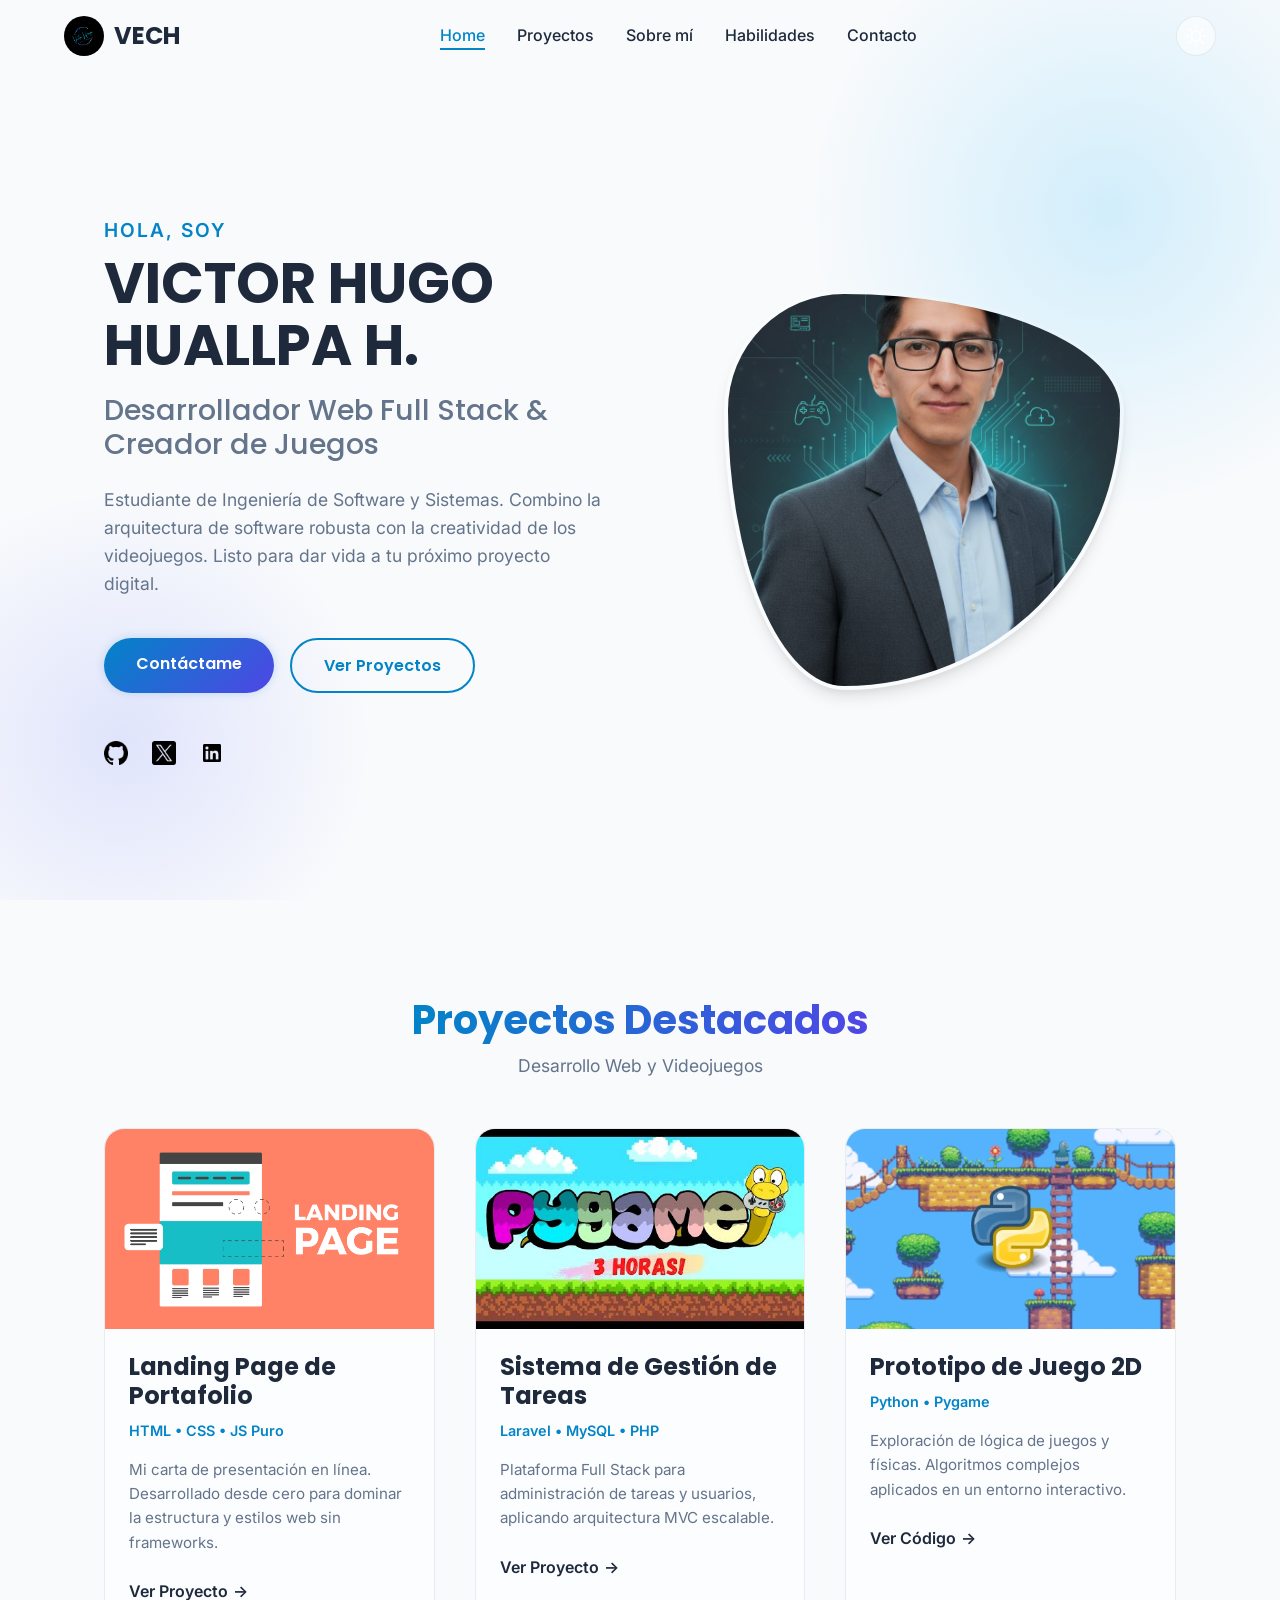
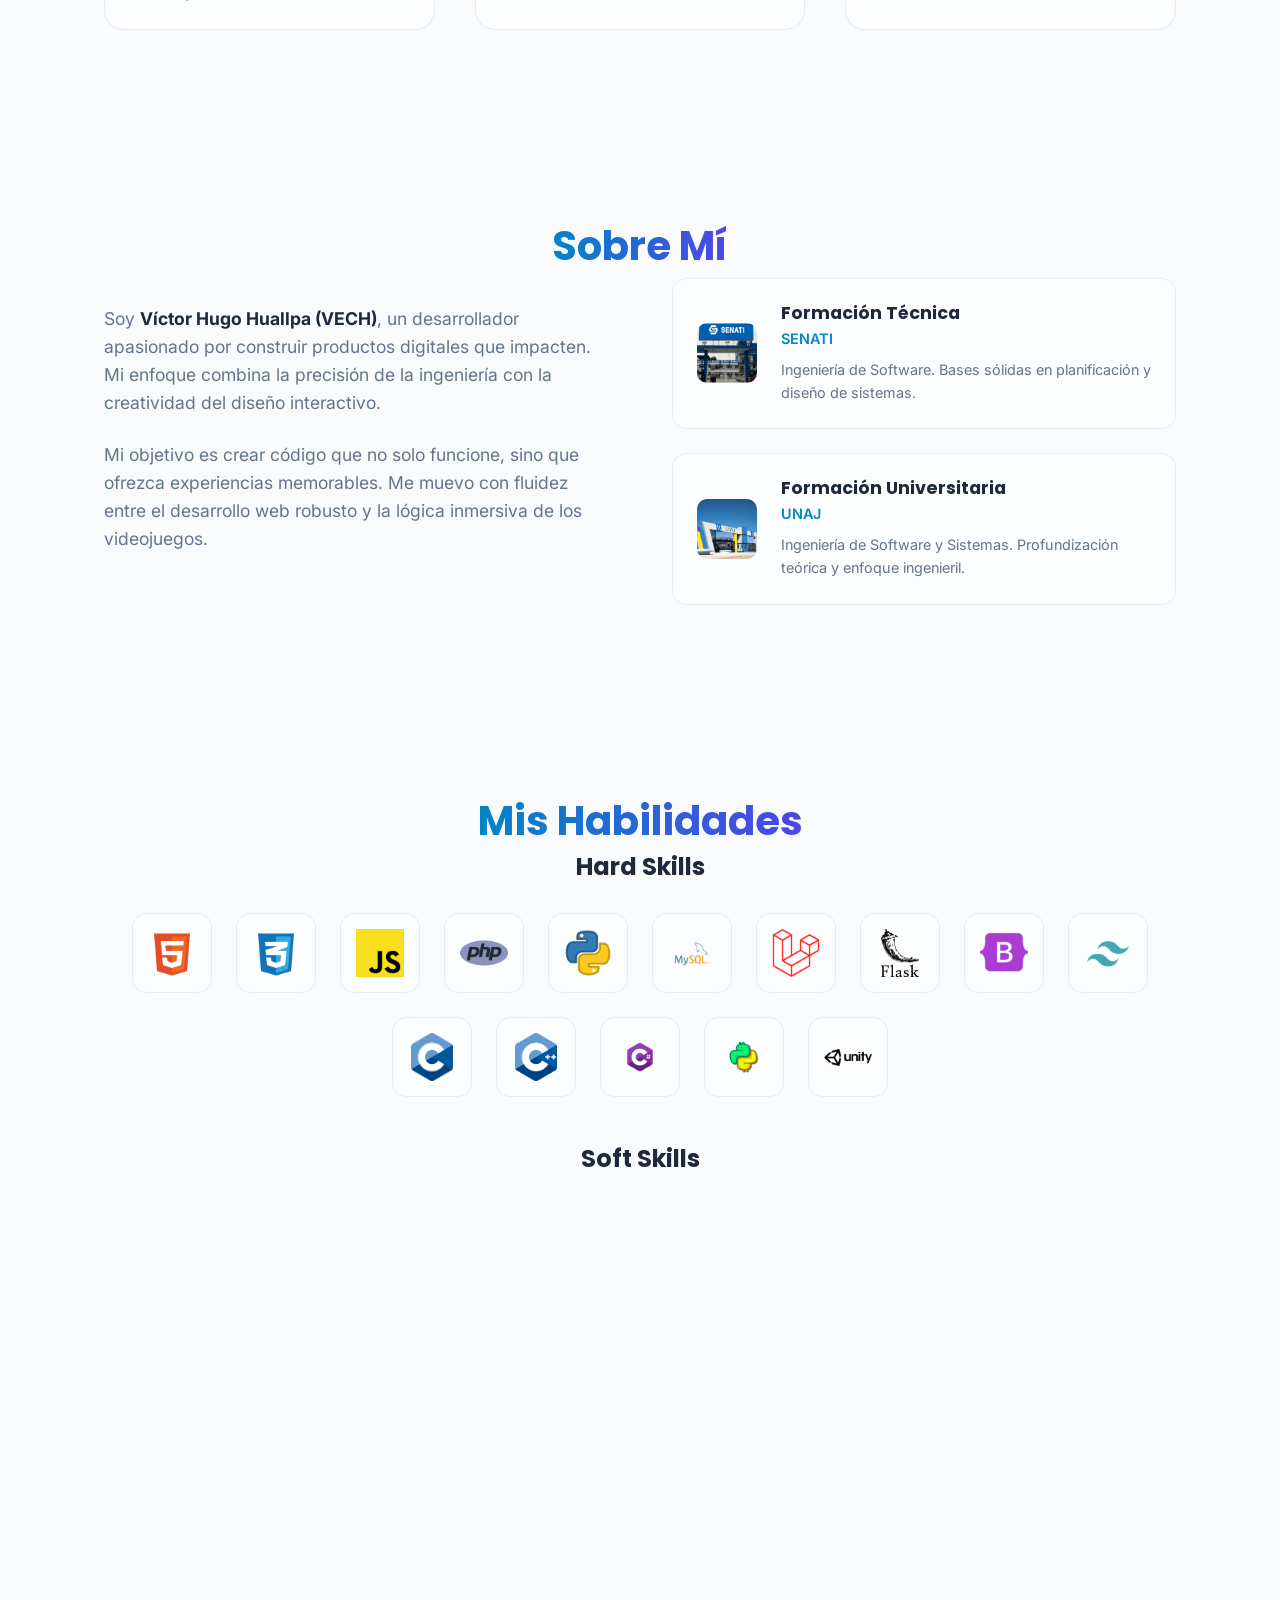
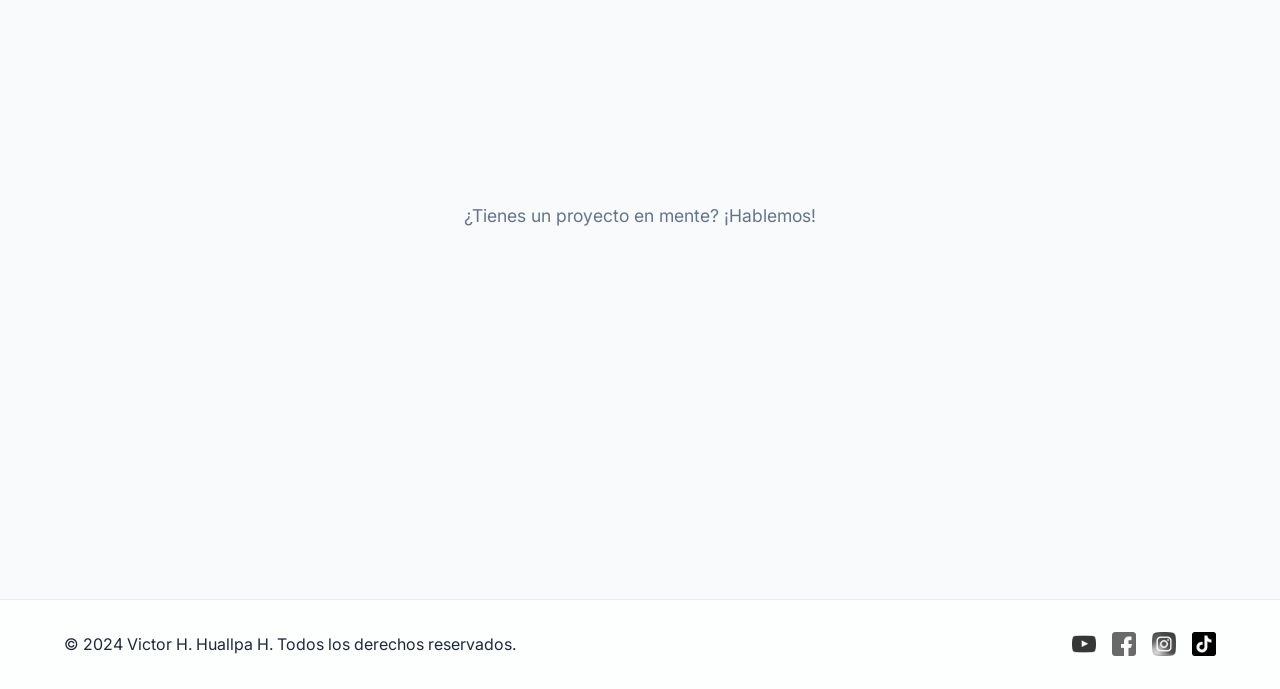
==== commit dd3966cc: "feat(index) link de repositorio" ====
--- a/index.html
+++ b/index.html
@@ -79,11 +79,11 @@
                         <a href="#proyectos" class="btn btn-secondary">Ver Proyectos</a>
                     </div>
                     <div class="hero-socials">
-                        <a href="#" target="_blank" aria-label="GitHub"><img
+                        <a href="https://github.com/victor-huallpa" target="_blank" aria-label="GitHub"><img
                                 src="./public/resources/imgs/redes/github-icon.png" alt="GitHub"></a>
                         <a href="#" target="_blank" aria-label="X (Twitter)"><img
                                 src="./public/resources/imgs/redes/x.png" alt="X"></a>
-                        <a href="#" target="_blank" aria-label="LinkedIn"><img
+                        <a href="https://www.linkedin.com/in/victor-huallpa-huahuacondori-0160132ab/" target="_blank" aria-label="LinkedIn"><img
                                 src="./public/resources/imgs/redes/linkedin-icon.png" alt="LinkedIn"></a>
                     </div>
                 </div>
@@ -111,7 +111,7 @@
                         <p class="project-tech">HTML • CSS • JS Puro</p>
                         <p class="project-desc">Mi carta de presentación en línea. Desarrollado desde cero para dominar
                             la estructura y estilos web sin frameworks.</p>
-                        <a href="#" class="btn-link">Ver Proyecto <span class="arrow">→</span></a>
+                        <a href="https://github.com/victor-huallpa/My-Profile?tab=readme-ov-file" class="btn-link">Ver Proyecto <span class="arrow">→</span></a>
                     </div>
                 </article>
 
@@ -276,13 +276,13 @@
                     </a>
                 </div>
                 <div class="contact-card">
-                    <a href="#" class="contact-link">
+                    <a href="https://www.linkedin.com/in/victor-huallpa-huahuacondori-0160132ab/" class="contact-link">
                         <img src="./public/resources/imgs/redes/linkedin-icon.png" alt="LinkedIn">
                         <span>LinkedIn</span>
                     </a>
                 </div>
                 <div class="contact-card">
-                    <a href="#" class="contact-link">
+                    <a href="https://github.com/victor-huallpa" class="contact-link">
                         <img src="./public/resources/imgs/redes/github-icon.png" alt="GitHub">
                         <span>GitHub</span>
                     </a>
--- a/public/resources/css/style.css
+++ b/public/resources/css/style.css
@@ -246,22 +246,33 @@
 }
 
 .theme-toggle {
-    background: none;
-    border: none;
+    background: var(--bg-card);
+    border: 1px solid var(--border-color);
     cursor: pointer;
-    padding: 5px;
+    padding: 8px;
     border-radius: 50%;
-    transition: background var(--transition-fast);
+    transition: all var(--transition-fast);
+    display: flex;
+    align-items: center;
+    justify-content: center;
+    width: 40px;
+    height: 40px;
 }
 
 .theme-toggle:hover {
-    background: rgba(255, 255, 255, 0.1);
+    background: var(--bg-card-hover);
+    border-color: var(--primary-color);
+    transform: rotate(15deg);
+    box-shadow: var(--shadow-sm);
 }
 
 .theme-icon {
     width: 24px;
     height: 24px;
-}
+    transition: transform var(--transition-fast);
+}
+
+
 
 .nav-toggle,
 .nav-close {
